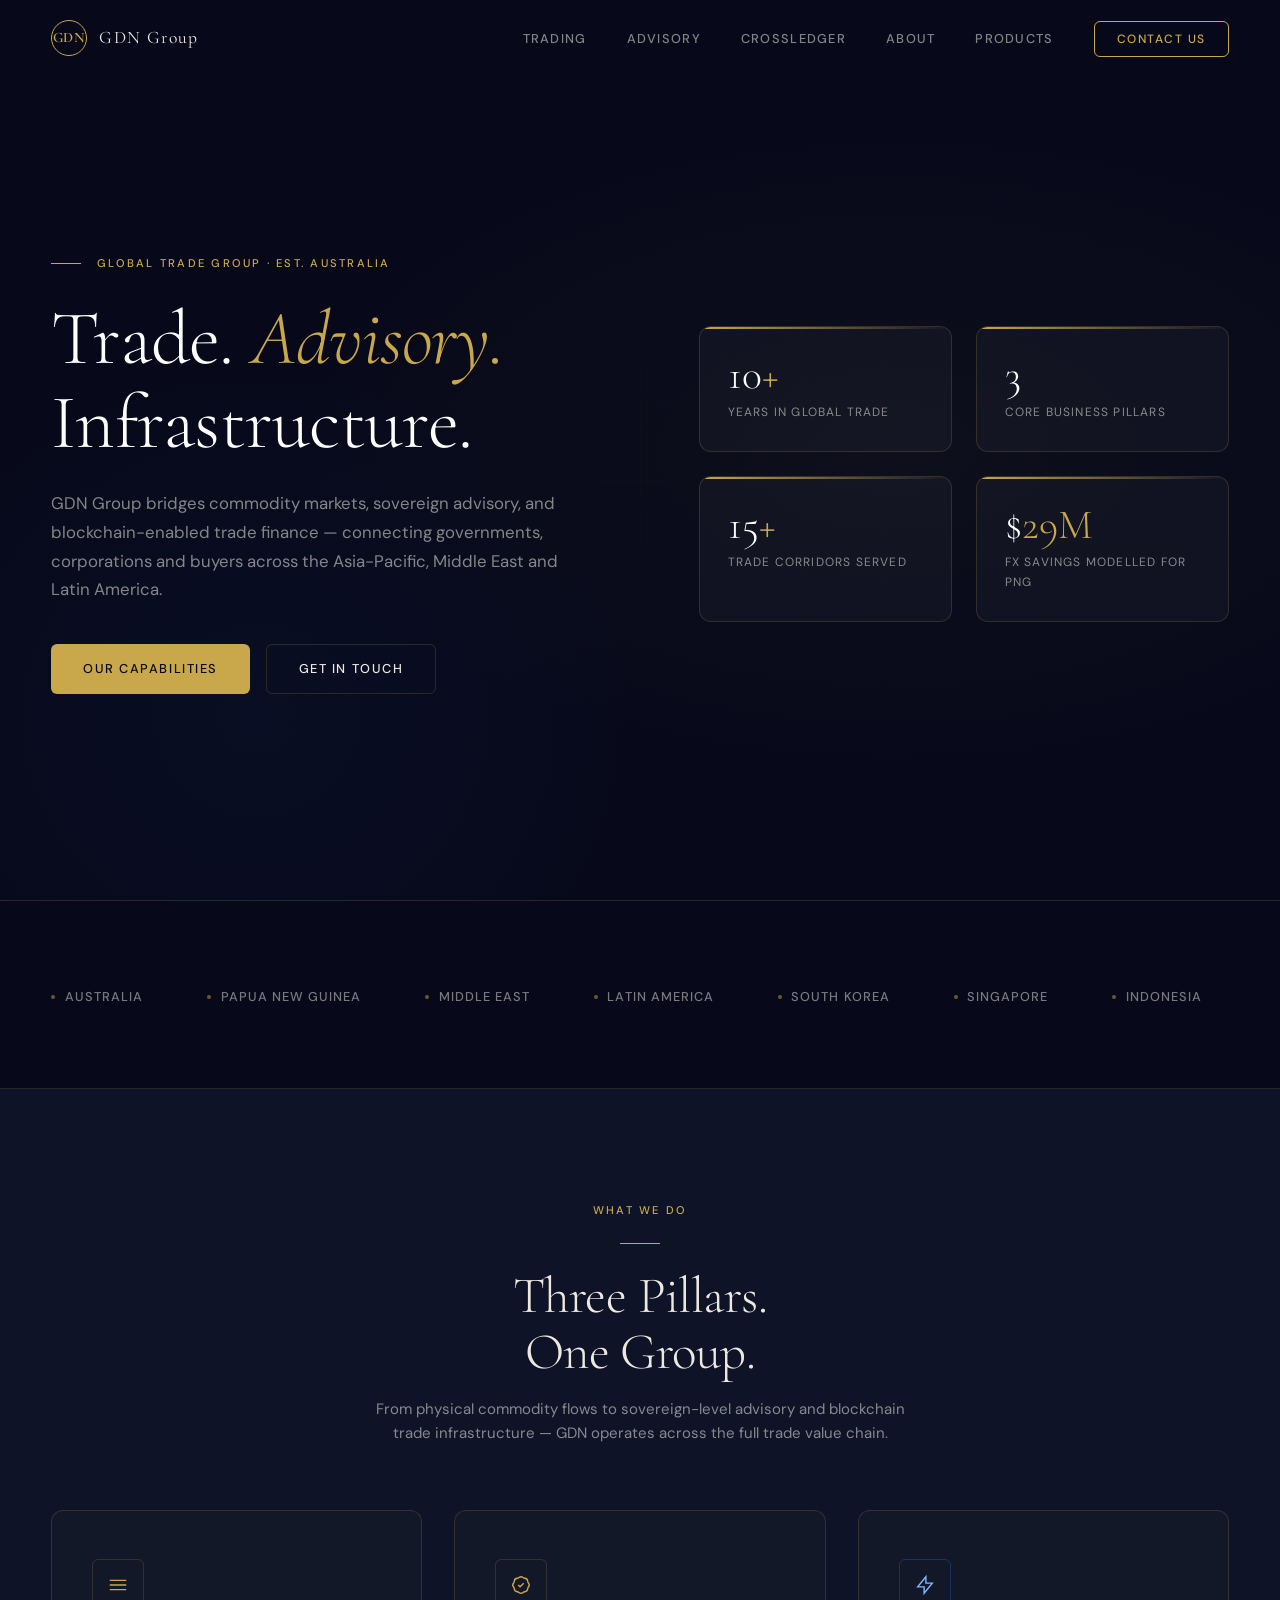
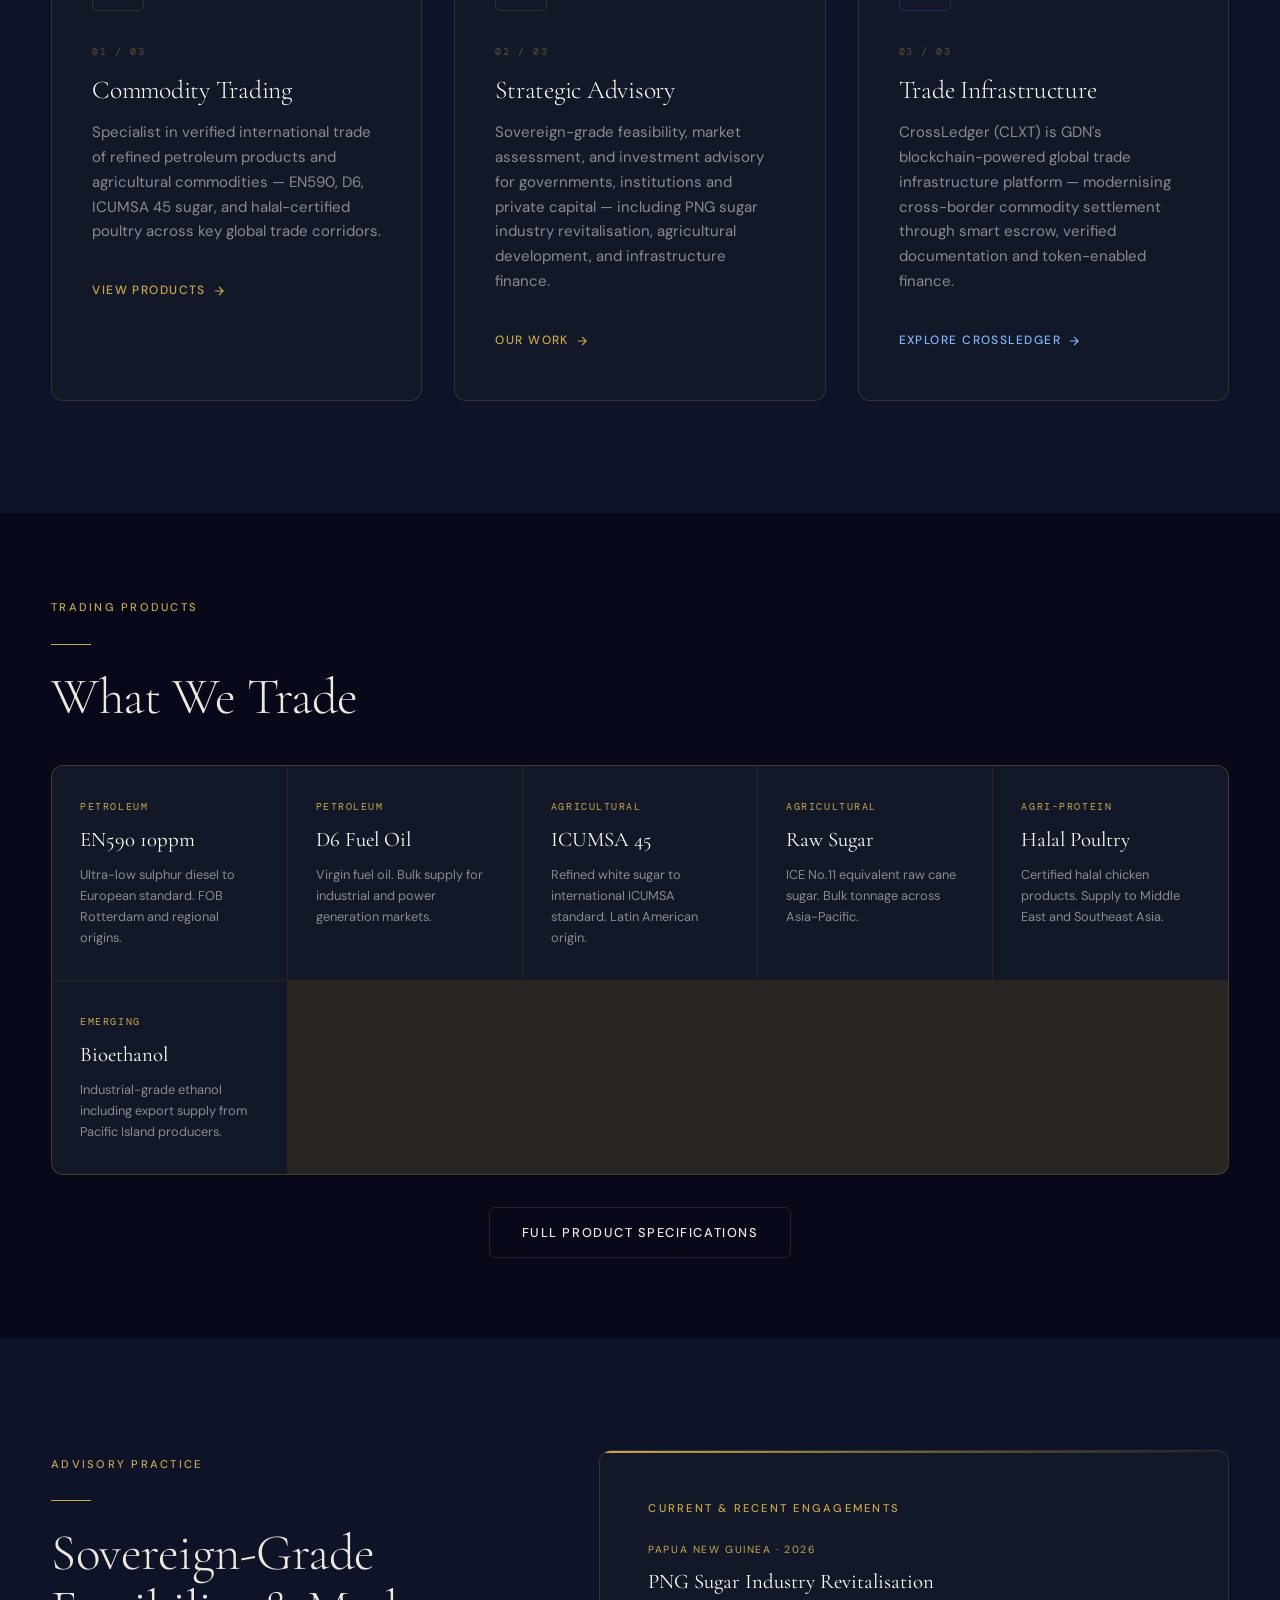
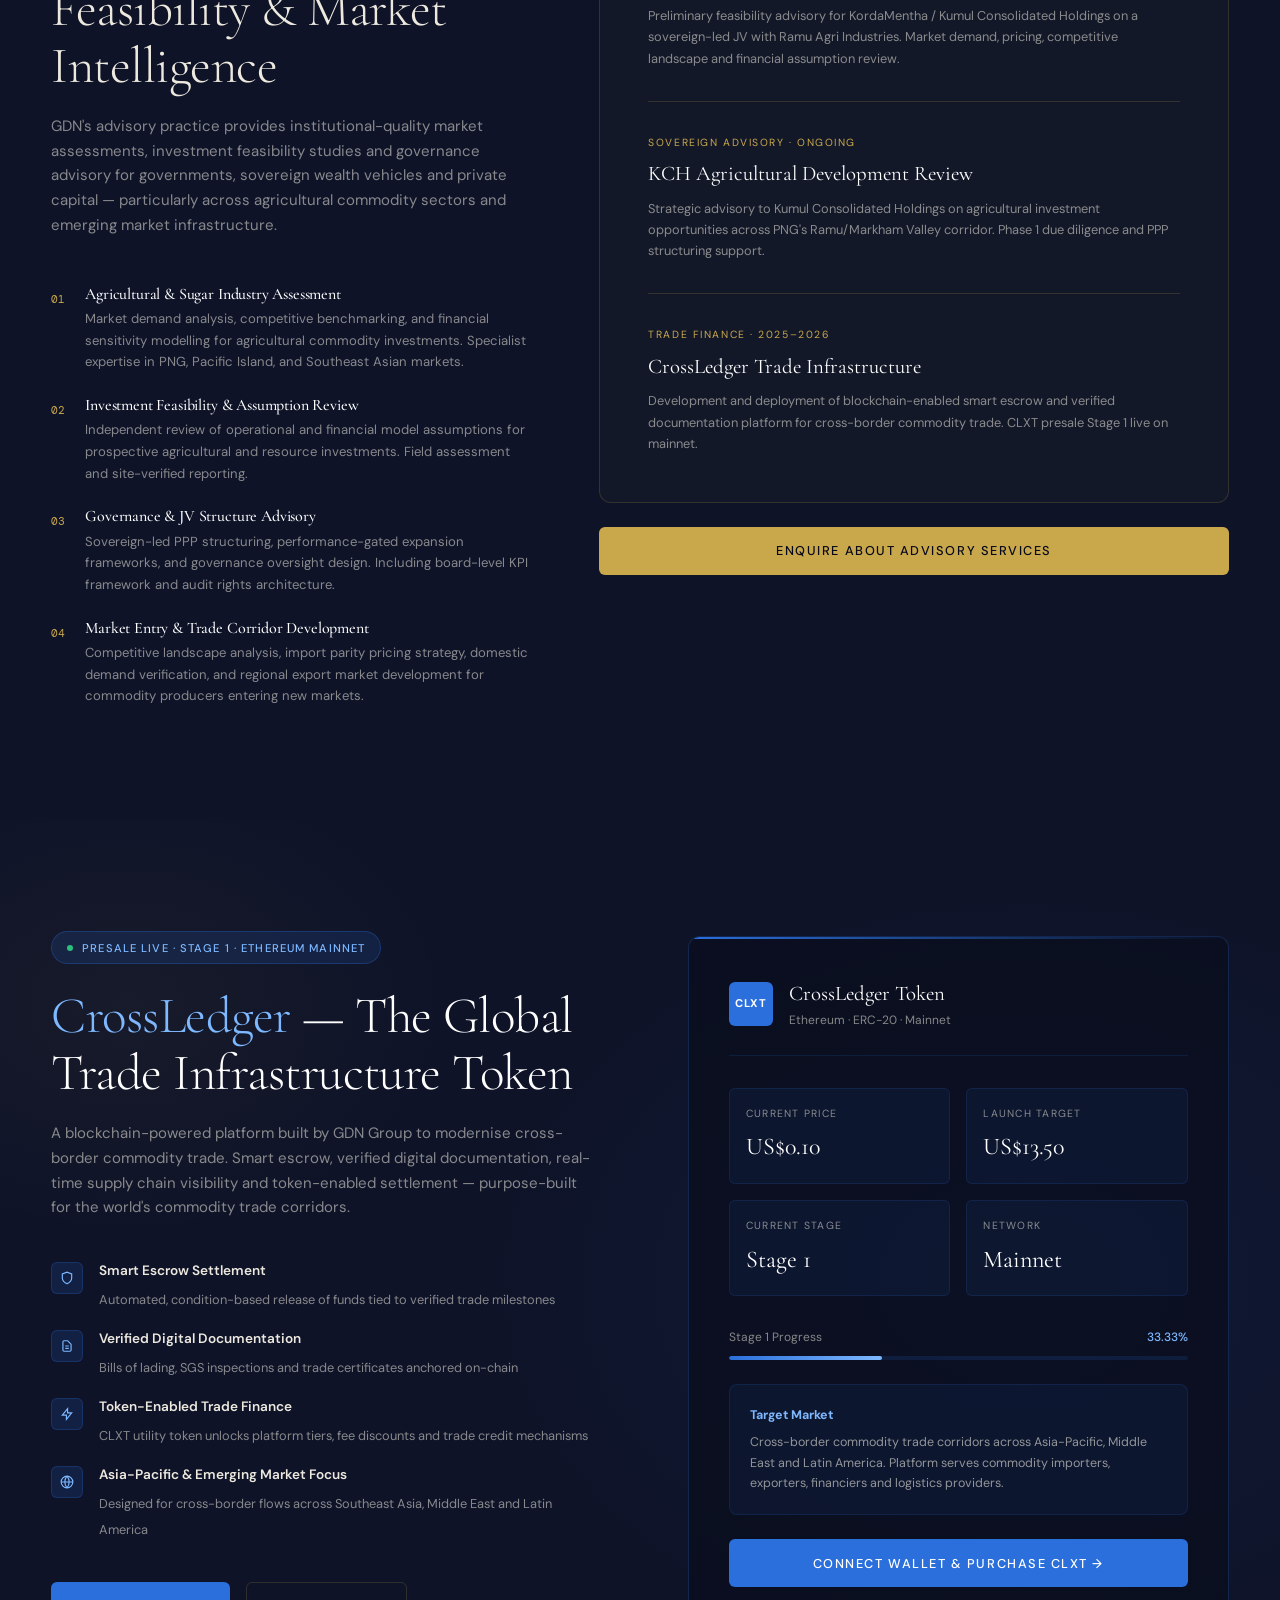
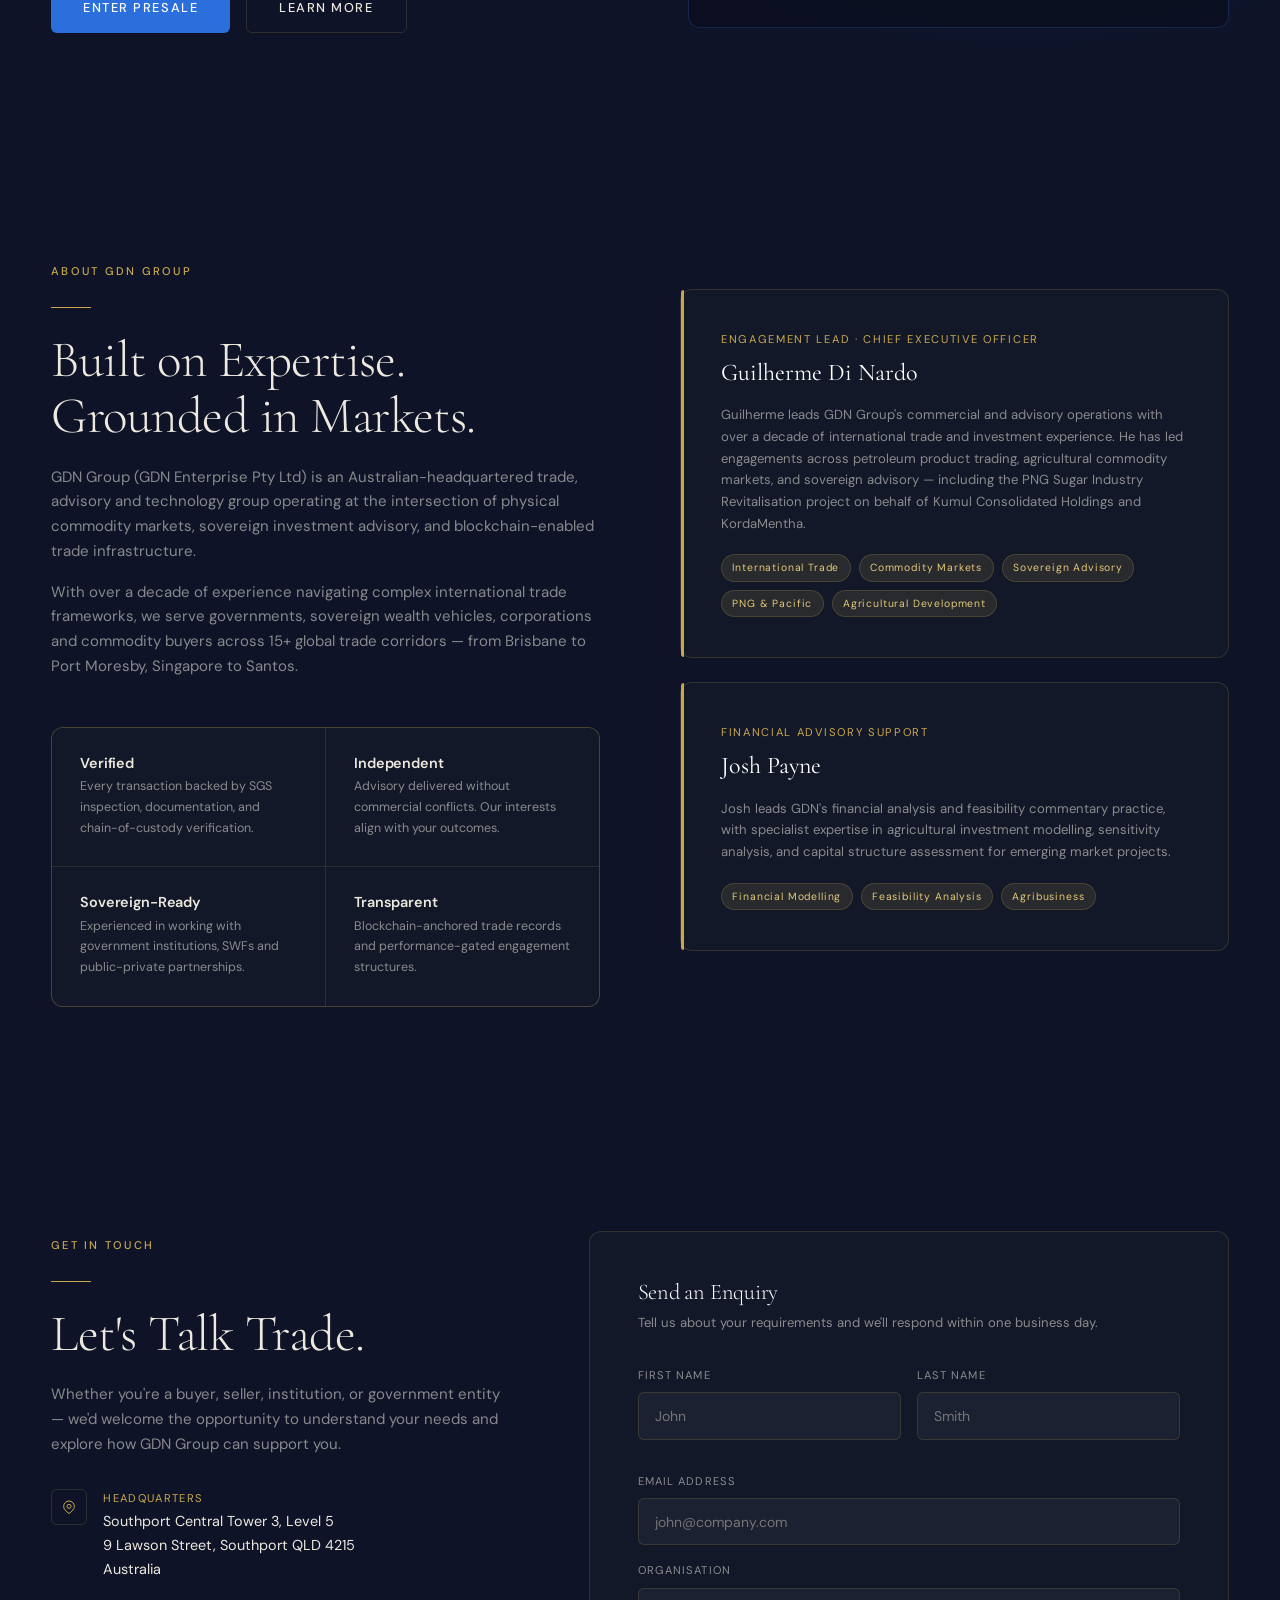
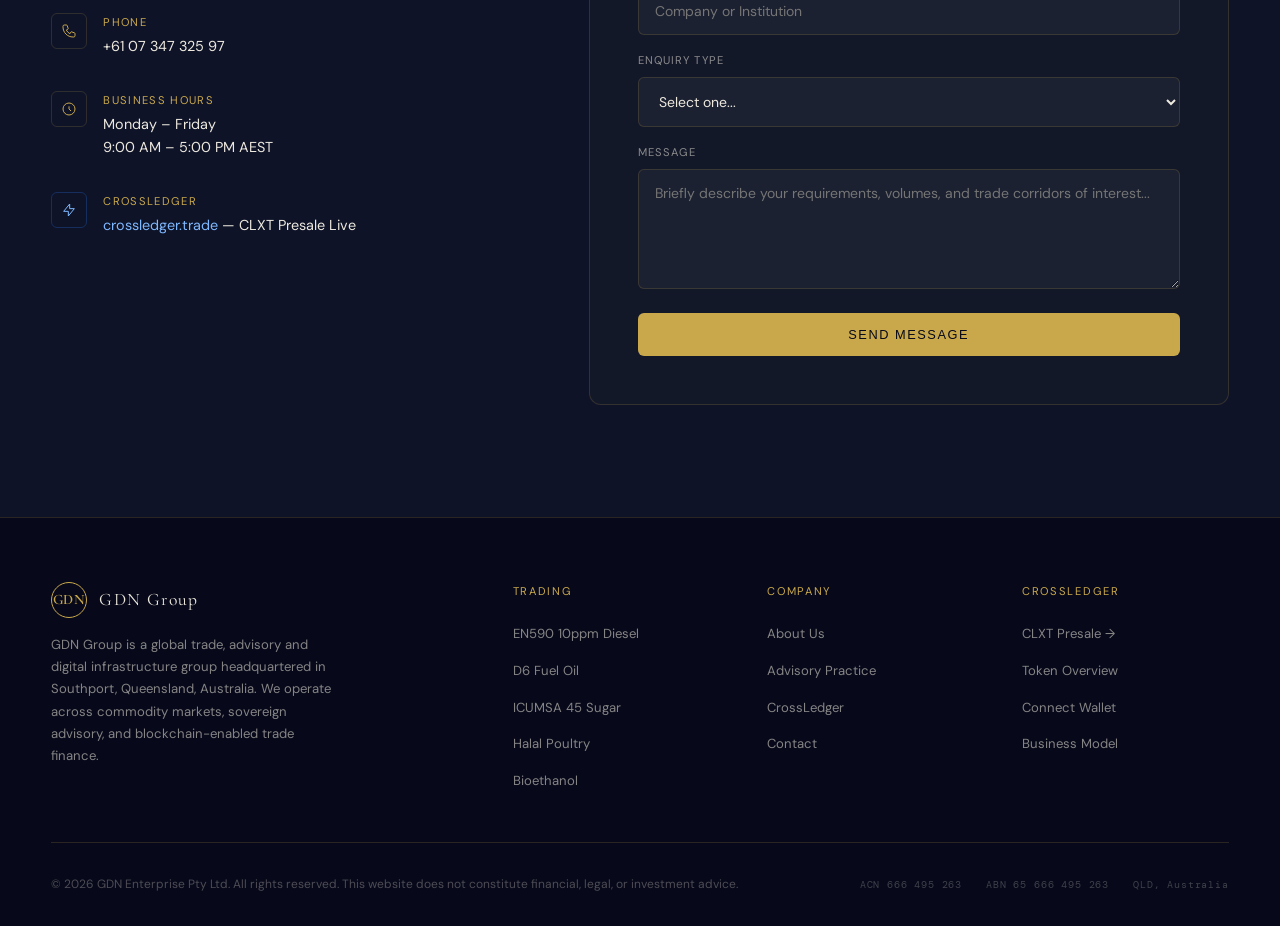
==== index.html @ 96ab4cd5 "Add files via upload" ====
<!DOCTYPE html>
<html lang="en">
<head>
  <meta charset="UTF-8" />
  <meta name="viewport" content="width=device-width, initial-scale=1.0" />
  <title>GDN Group — Global Trade, Advisory & Digital Infrastructure</title>
  <meta name="description" content="GDN Group is a sovereign-grade international trade, advisory and digital infrastructure group operating across commodity markets, agricultural development and blockchain-enabled trade finance." />
  <link rel="stylesheet" href="css/style.css" />
  <link rel="preconnect" href="https://fonts.googleapis.com" />
  <link rel="preconnect" href="https://fonts.gstatic.com" crossorigin />
</head>
<body>

<!-- ═══════════════════════ NAV ═══════════════════════ -->
<nav class="nav">
  <div class="nav-inner">
    <a href="index.html" class="nav-logo">
      <div class="nav-logo-mark">GDN</div>
      <span class="nav-logo-text">GDN Group</span>
    </a>
    <ul class="nav-links">
      <li><a href="#trading">Trading</a></li>
      <li><a href="pages/advisory.html">Advisory</a></li>
      <li><a href="#crossledger">CrossLedger</a></li>
      <li><a href="#about">About</a></li>
      <li><a href="pages/trading.html">Products</a></li>
      <li><a href="#contact" class="nav-cta">Contact Us</a></li>
    </ul>
    <button class="nav-mobile-toggle" aria-label="Menu">
      <span></span><span></span><span></span>
    </button>
  </div>
</nav>

<!-- ═══════════════════════ HERO ══════════════════════ -->
<section class="hero" id="home">
  <div class="hero-bg"></div>
  <div class="hero-grid"></div>
  <div class="container">
    <div class="hero-inner">
      <div class="hero-content">
        <div class="hero-eyebrow fade-up">
          <div class="hero-eyebrow-line"></div>
          <span class="label">Global Trade Group · Est. Australia</span>
        </div>
        <h1 class="fade-up fade-up-delay-1">
          Trade. <em>Advisory.</em><br>Infrastructure.
        </h1>
        <p class="hero-desc fade-up fade-up-delay-2">
          GDN Group bridges commodity markets, sovereign advisory, and blockchain-enabled trade finance — connecting governments, corporations and buyers across the Asia-Pacific, Middle East and Latin America.
        </p>
        <div class="hero-actions fade-up fade-up-delay-3">
          <a href="#trading" class="btn btn-gold">Our Capabilities</a>
          <a href="#contact" class="btn btn-outline">Get in Touch</a>
        </div>
      </div>
      <div class="hero-stats fade-up fade-up-delay-2">
        <div class="hero-stat">
          <div class="hero-stat-num">10<span>+</span></div>
          <div class="hero-stat-label">Years in Global Trade</div>
        </div>
        <div class="hero-stat">
          <div class="hero-stat-num">3</div>
          <div class="hero-stat-label">Core Business Pillars</div>
        </div>
        <div class="hero-stat">
          <div class="hero-stat-num">15<span>+</span></div>
          <div class="hero-stat-label">Trade Corridors Served</div>
        </div>
        <div class="hero-stat">
          <div class="hero-stat-num">$<span>29M</span></div>
          <div class="hero-stat-label">FX Savings Modelled for PNG</div>
        </div>
      </div>
    </div>
  </div>
</section>

<!-- ═══════════════════ MARKETS TICKER ════════════════ -->
<div class="markets-section">
  <div class="container">
    <div class="ticker-wrap">
      <div class="ticker-content">
        <div class="market-item"><div class="market-dot"></div><span class="market-name">Australia</span></div>
        <div class="market-item"><div class="market-dot"></div><span class="market-name">Papua New Guinea</span></div>
        <div class="market-item"><div class="market-dot"></div><span class="market-name">Middle East</span></div>
        <div class="market-item"><div class="market-dot"></div><span class="market-name">Latin America</span></div>
        <div class="market-item"><div class="market-dot"></div><span class="market-name">South Korea</span></div>
        <div class="market-item"><div class="market-dot"></div><span class="market-name">Singapore</span></div>
        <div class="market-item"><div class="market-dot"></div><span class="market-name">Indonesia</span></div>
        <div class="market-item"><div class="market-dot"></div><span class="market-name">Japan</span></div>
        <div class="market-item"><div class="market-dot"></div><span class="market-name">China</span></div>
        <div class="market-item"><div class="market-dot"></div><span class="market-name">Africa</span></div>
        <!-- Duplicate for seamless loop -->
        <div class="market-item"><div class="market-dot"></div><span class="market-name">Australia</span></div>
        <div class="market-item"><div class="market-dot"></div><span class="market-name">Papua New Guinea</span></div>
        <div class="market-item"><div class="market-dot"></div><span class="market-name">Middle East</span></div>
        <div class="market-item"><div class="market-dot"></div><span class="market-name">Latin America</span></div>
        <div class="market-item"><div class="market-dot"></div><span class="market-name">South Korea</span></div>
        <div class="market-item"><div class="market-dot"></div><span class="market-name">Singapore</span></div>
        <div class="market-item"><div class="market-dot"></div><span class="market-name">Indonesia</span></div>
        <div class="market-item"><div class="market-dot"></div><span class="market-name">Japan</span></div>
        <div class="market-item"><div class="market-dot"></div><span class="market-name">China</span></div>
        <div class="market-item"><div class="market-dot"></div><span class="market-name">Africa</span></div>
      </div>
    </div>
  </div>
</div>

<!-- ═══════════════════ THREE PILLARS ════════════════ -->
<section class="pillars" id="trading">
  <div class="container">
    <div class="section-header center fade-up">
      <span class="label">What We Do</span>
      <div class="gold-line"></div>
      <h2>Three Pillars.<br>One Group.</h2>
      <p style="max-width:540px; margin-top:1rem;">From physical commodity flows to sovereign-level advisory and blockchain trade infrastructure — GDN operates across the full trade value chain.</p>
    </div>

    <div class="grid-3">
      <div class="pillar-card fade-up">
        <div class="pillar-icon">
          <svg width="22" height="22" viewBox="0 0 24 24" fill="none" stroke="currentColor" stroke-width="1.5">
            <path d="M3 7h18M3 12h18M3 17h18"/>
          </svg>
        </div>
        <span class="pillar-num">01 / 03</span>
        <h3>Commodity Trading</h3>
        <p>Specialist in verified international trade of refined petroleum products and agricultural commodities — EN590, D6, ICUMSA 45 sugar, and halal-certified poultry across key global trade corridors.</p>
        <a href="pages/trading.html" class="pillar-link">
          View Products
          <svg width="14" height="14" viewBox="0 0 24 24" fill="none" stroke="currentColor" stroke-width="2"><path d="M5 12h14M12 5l7 7-7 7"/></svg>
        </a>
      </div>

      <div class="pillar-card fade-up fade-up-delay-1">
        <div class="pillar-icon">
          <svg width="22" height="22" viewBox="0 0 24 24" fill="none" stroke="currentColor" stroke-width="1.5">
            <path d="M9 12l2 2 4-4M7.835 4.697a3.42 3.42 0 001.946-.806 3.42 3.42 0 014.438 0 3.42 3.42 0 001.946.806 3.42 3.42 0 013.138 3.138 3.42 3.42 0 00.806 1.946 3.42 3.42 0 010 4.438 3.42 3.42 0 00-.806 1.946 3.42 3.42 0 01-3.138 3.138 3.42 3.42 0 00-1.946.806 3.42 3.42 0 01-4.438 0 3.42 3.42 0 00-1.946-.806 3.42 3.42 0 01-3.138-3.138 3.42 3.42 0 00-.806-1.946 3.42 3.42 0 010-4.438 3.42 3.42 0 00.806-1.946 3.42 3.42 0 013.138-3.138z"/>
          </svg>
        </div>
        <span class="pillar-num">02 / 03</span>
        <h3>Strategic Advisory</h3>
        <p>Sovereign-grade feasibility, market assessment, and investment advisory for governments, institutions and private capital — including PNG sugar industry revitalisation, agricultural development, and infrastructure finance.</p>
        <a href="pages/advisory.html" class="pillar-link">
          Our Work
          <svg width="14" height="14" viewBox="0 0 24 24" fill="none" stroke="currentColor" stroke-width="2"><path d="M5 12h14M12 5l7 7-7 7"/></svg>
        </a>
      </div>

      <div class="pillar-card fade-up fade-up-delay-2">
        <div class="pillar-icon" style="border-color: rgba(42,111,219,0.3); color: #7EB8FF;">
          <svg width="22" height="22" viewBox="0 0 24 24" fill="none" stroke="currentColor" stroke-width="1.5">
            <path d="M13 10V3L4 14h7v7l9-11h-7z"/>
          </svg>
        </div>
        <span class="pillar-num">03 / 03</span>
        <h3>Trade Infrastructure</h3>
        <p>CrossLedger (CLXT) is GDN's blockchain-powered global trade infrastructure platform — modernising cross-border commodity settlement through smart escrow, verified documentation and token-enabled finance.</p>
        <a href="#crossledger" class="pillar-link" style="color:#7EB8FF;">
          Explore CrossLedger
          <svg width="14" height="14" viewBox="0 0 24 24" fill="none" stroke="currentColor" stroke-width="2"><path d="M5 12h14M12 5l7 7-7 7"/></svg>
        </a>
      </div>
    </div>
  </div>
</section>

<!-- ═══════════════════ COMMODITIES ═══════════════════ -->
<section style="padding: 5rem 0;">
  <div class="container">
    <div class="section-header fade-up" style="margin-bottom:2.5rem;">
      <span class="label">Trading Products</span>
      <div class="gold-line"></div>
      <h2>What We Trade</h2>
    </div>
    <div class="commodity-grid fade-up">
      <div class="commodity-item">
        <div class="commodity-tag">Petroleum</div>
        <div class="commodity-name">EN590 10ppm</div>
        <div class="commodity-desc">Ultra-low sulphur diesel to European standard. FOB Rotterdam and regional origins.</div>
      </div>
      <div class="commodity-item">
        <div class="commodity-tag">Petroleum</div>
        <div class="commodity-name">D6 Fuel Oil</div>
        <div class="commodity-desc">Virgin fuel oil. Bulk supply for industrial and power generation markets.</div>
      </div>
      <div class="commodity-item">
        <div class="commodity-tag">Agricultural</div>
        <div class="commodity-name">ICUMSA 45</div>
        <div class="commodity-desc">Refined white sugar to international ICUMSA standard. Latin American origin.</div>
      </div>
      <div class="commodity-item">
        <div class="commodity-tag">Agricultural</div>
        <div class="commodity-name">Raw Sugar</div>
        <div class="commodity-desc">ICE No.11 equivalent raw cane sugar. Bulk tonnage across Asia-Pacific.</div>
      </div>
      <div class="commodity-item">
        <div class="commodity-tag">Agri-Protein</div>
        <div class="commodity-name">Halal Poultry</div>
        <div class="commodity-desc">Certified halal chicken products. Supply to Middle East and Southeast Asia.</div>
      </div>
      <div class="commodity-item">
        <div class="commodity-tag">Emerging</div>
        <div class="commodity-name">Bioethanol</div>
        <div class="commodity-desc">Industrial-grade ethanol including export supply from Pacific Island producers.</div>
      </div>
    </div>
    <div style="margin-top:2rem; text-align:center;">
      <a href="pages/trading.html" class="btn btn-outline">Full Product Specifications</a>
    </div>
  </div>
</section>

<!-- ═════════════════ ADVISORY SECTION ════════════════ -->
<section style="background: var(--navy-mid);" id="advisory">
  <div class="container">
    <div class="advisory-highlight">
      <div>
        <div class="fade-up">
          <span class="label">Advisory Practice</span>
          <div class="gold-line"></div>
          <h2>Sovereign-Grade Feasibility & Market Intelligence</h2>
          <p style="margin-top:1.25rem;">GDN's advisory practice provides institutional-quality market assessments, investment feasibility studies and governance advisory for governments, sovereign wealth vehicles and private capital — particularly across agricultural commodity sectors and emerging market infrastructure.</p>
        </div>
        <div class="advisory-services-list" style="margin-top:3rem;">
          <div class="advisory-service fade-up">
            <span class="advisory-service-num">01</span>
            <div>
              <h4>Agricultural & Sugar Industry Assessment</h4>
              <p>Market demand analysis, competitive benchmarking, and financial sensitivity modelling for agricultural commodity investments. Specialist expertise in PNG, Pacific Island, and Southeast Asian markets.</p>
            </div>
          </div>
          <div class="advisory-service fade-up fade-up-delay-1">
            <span class="advisory-service-num">02</span>
            <div>
              <h4>Investment Feasibility & Assumption Review</h4>
              <p>Independent review of operational and financial model assumptions for prospective agricultural and resource investments. Field assessment and site-verified reporting.</p>
            </div>
          </div>
          <div class="advisory-service fade-up fade-up-delay-2">
            <span class="advisory-service-num">03</span>
            <div>
              <h4>Governance & JV Structure Advisory</h4>
              <p>Sovereign-led PPP structuring, performance-gated expansion frameworks, and governance oversight design. Including board-level KPI framework and audit rights architecture.</p>
            </div>
          </div>
          <div class="advisory-service fade-up fade-up-delay-3">
            <span class="advisory-service-num">04</span>
            <div>
              <h4>Market Entry & Trade Corridor Development</h4>
              <p>Competitive landscape analysis, import parity pricing strategy, domestic demand verification, and regional export market development for commodity producers entering new markets.</p>
            </div>
          </div>
        </div>
      </div>

      <div class="fade-up fade-up-delay-1">
        <div class="advisory-feature-img">
          <span class="label" style="margin-bottom:1.5rem; display:block;">Current & Recent Engagements</span>
          <div class="advisory-project">
            <div class="advisory-project-tag">Papua New Guinea · 2026</div>
            <div class="advisory-project-name">PNG Sugar Industry Revitalisation</div>
            <div class="advisory-project-desc">Preliminary feasibility advisory for KordaMentha / Kumul Consolidated Holdings on a sovereign-led JV with Ramu Agri Industries. Market demand, pricing, competitive landscape and financial assumption review.</div>
          </div>
          <div class="advisory-project">
            <div class="advisory-project-tag">Sovereign Advisory · Ongoing</div>
            <div class="advisory-project-name">KCH Agricultural Development Review</div>
            <div class="advisory-project-desc">Strategic advisory to Kumul Consolidated Holdings on agricultural investment opportunities across PNG's Ramu/Markham Valley corridor. Phase 1 due diligence and PPP structuring support.</div>
          </div>
          <div class="advisory-project">
            <div class="advisory-project-tag">Trade Finance · 2025–2026</div>
            <div class="advisory-project-name">CrossLedger Trade Infrastructure</div>
            <div class="advisory-project-desc">Development and deployment of blockchain-enabled smart escrow and verified documentation platform for cross-border commodity trade. CLXT presale Stage 1 live on mainnet.</div>
          </div>
        </div>
        <div style="margin-top:1.5rem;">
          <a href="#contact" class="btn btn-gold" style="width:100%; justify-content:center;">Enquire About Advisory Services</a>
        </div>
      </div>
    </div>
  </div>
</section>

<!-- ══════════════════ CROSSLEDGER ════════════════════ -->
<section class="clx-section" id="crossledger">
  <div class="container">
    <div class="clx-inner">
      <div>
        <div class="clx-badge fade-up">
          <div class="clx-badge-dot"></div>
          <span class="clx-badge-text">Presale Live · Stage 1 · Ethereum Mainnet</span>
        </div>
        <h2 class="fade-up fade-up-delay-1">
          <em>CrossLedger</em> — The Global Trade Infrastructure Token
        </h2>
        <p class="fade-up fade-up-delay-2" style="margin-top:1.25rem;">A blockchain-powered platform built by GDN Group to modernise cross-border commodity trade. Smart escrow, verified digital documentation, real-time supply chain visibility and token-enabled settlement — purpose-built for the world's commodity trade corridors.</p>

        <div class="clx-features fade-up fade-up-delay-2">
          <div class="clx-feature">
            <div class="clx-feature-icon">
              <svg width="14" height="14" viewBox="0 0 24 24" fill="none" stroke="currentColor" stroke-width="2"><path d="M12 22s8-4 8-10V5l-8-3-8 3v7c0 6 8 10 8 10z"/></svg>
            </div>
            <div class="clx-feature-text">
              <strong>Smart Escrow Settlement</strong>
              <span>Automated, condition-based release of funds tied to verified trade milestones</span>
            </div>
          </div>
          <div class="clx-feature">
            <div class="clx-feature-icon">
              <svg width="14" height="14" viewBox="0 0 24 24" fill="none" stroke="currentColor" stroke-width="2"><path d="M9 12h6m-6 4h6m2 5H7a2 2 0 01-2-2V5a2 2 0 012-2h5.586a1 1 0 01.707.293l5.414 5.414a1 1 0 01.293.707V19a2 2 0 01-2 2z"/></svg>
            </div>
            <div class="clx-feature-text">
              <strong>Verified Digital Documentation</strong>
              <span>Bills of lading, SGS inspections and trade certificates anchored on-chain</span>
            </div>
          </div>
          <div class="clx-feature">
            <div class="clx-feature-icon">
              <svg width="14" height="14" viewBox="0 0 24 24" fill="none" stroke="currentColor" stroke-width="2"><path d="M13 10V3L4 14h7v7l9-11h-7z"/></svg>
            </div>
            <div class="clx-feature-text">
              <strong>Token-Enabled Trade Finance</strong>
              <span>CLXT utility token unlocks platform tiers, fee discounts and trade credit mechanisms</span>
            </div>
          </div>
          <div class="clx-feature">
            <div class="clx-feature-icon">
              <svg width="14" height="14" viewBox="0 0 24 24" fill="none" stroke="currentColor" stroke-width="2"><circle cx="12" cy="12" r="10"/><path d="M2 12h20M12 2a15.3 15.3 0 010 20M12 2a15.3 15.3 0 000 20"/></svg>
            </div>
            <div class="clx-feature-text">
              <strong>Asia-Pacific & Emerging Market Focus</strong>
              <span>Designed for cross-border flows across Southeast Asia, Middle East and Latin America</span>
            </div>
          </div>
        </div>

        <div style="display:flex; gap:1rem; margin-top:2.5rem;" class="fade-up fade-up-delay-3">
          <a href="https://crossledger.trade" target="_blank" class="btn btn-clx">Enter Presale</a>
          <a href="pages/crossledger.html" class="btn btn-outline">Learn More</a>
        </div>
      </div>

      <div class="clx-token-card fade-up fade-up-delay-2">
        <div class="clx-token-header">
          <div class="clx-logo-box">CLXT</div>
          <div>
            <div class="clx-token-name">CrossLedger Token</div>
            <div class="clx-token-sub">Ethereum · ERC-20 · Mainnet</div>
          </div>
        </div>
        <div class="clx-metrics">
          <div class="clx-metric">
            <div class="clx-metric-label">Current Price</div>
            <div class="clx-metric-val">US$0.10</div>
          </div>
          <div class="clx-metric">
            <div class="clx-metric-label">Launch Target</div>
            <div class="clx-metric-val">US$13.50</div>
          </div>
          <div class="clx-metric">
            <div class="clx-metric-label">Current Stage</div>
            <div class="clx-metric-val">Stage 1</div>
          </div>
          <div class="clx-metric">
            <div class="clx-metric-label">Network</div>
            <div class="clx-metric-val">Mainnet</div>
          </div>
        </div>
        <div class="clx-progress-wrap">
          <div class="clx-progress-label">
            <span>Stage 1 Progress</span>
            <span style="color:#7EB8FF; font-weight:500;">33.33%</span>
          </div>
          <div class="clx-progress-bar">
            <div class="clx-progress-fill"></div>
          </div>
        </div>
        <div style="background: rgba(42,111,219,0.08); border:1px solid rgba(42,111,219,0.15); border-radius:8px; padding:1.25rem; font-size:0.78rem; color: rgba(237,233,223,0.6);">
          <strong style="color:#7EB8FF; display:block; margin-bottom:0.4rem;">Target Market</strong>
          Cross-border commodity trade corridors across Asia-Pacific, Middle East and Latin America. Platform serves commodity importers, exporters, financiers and logistics providers.
        </div>
        <a href="https://crossledger.trade" target="_blank" class="btn btn-clx" style="width:100%; justify-content:center; margin-top:1.5rem;">
          Connect Wallet & Purchase CLXT →
        </a>
      </div>
    </div>
  </div>
</section>

<!-- ═══════════════════════ ABOUT ══════════════════════ -->
<section class="about-section" id="about">
  <div class="container">
    <div class="about-inner">
      <div>
        <div class="fade-up">
          <span class="label">About GDN Group</span>
          <div class="gold-line"></div>
          <h2>Built on Expertise. Grounded in Markets.</h2>
          <p style="margin-top:1.25rem;">GDN Group (GDN Enterprise Pty Ltd) is an Australian-headquartered trade, advisory and technology group operating at the intersection of physical commodity markets, sovereign investment advisory, and blockchain-enabled trade infrastructure.</p>
          <p style="margin-top:1rem;">With over a decade of experience navigating complex international trade frameworks, we serve governments, sovereign wealth vehicles, corporations and commodity buyers across 15+ global trade corridors — from Brisbane to Port Moresby, Singapore to Santos.</p>
        </div>
        <div class="about-values fade-up fade-up-delay-1">
          <div class="about-value">
            <h4>Verified</h4>
            <p>Every transaction backed by SGS inspection, documentation, and chain-of-custody verification.</p>
          </div>
          <div class="about-value">
            <h4>Independent</h4>
            <p>Advisory delivered without commercial conflicts. Our interests align with your outcomes.</p>
          </div>
          <div class="about-value">
            <h4>Sovereign-Ready</h4>
            <p>Experienced in working with government institutions, SWFs and public-private partnerships.</p>
          </div>
          <div class="about-value">
            <h4>Transparent</h4>
            <p>Blockchain-anchored trade records and performance-gated engagement structures.</p>
          </div>
        </div>
      </div>

      <div>
        <div class="team-card fade-up">
          <div class="team-role">Engagement Lead · Chief Executive Officer</div>
          <div class="team-name">Guilherme Di Nardo</div>
          <p class="team-bio">Guilherme leads GDN Group's commercial and advisory operations with over a decade of international trade and investment experience. He has led engagements across petroleum product trading, agricultural commodity markets, and sovereign advisory — including the PNG Sugar Industry Revitalisation project on behalf of Kumul Consolidated Holdings and KordaMentha.</p>
          <div class="team-credentials">
            <span class="credential-tag">International Trade</span>
            <span class="credential-tag">Commodity Markets</span>
            <span class="credential-tag">Sovereign Advisory</span>
            <span class="credential-tag">PNG & Pacific</span>
            <span class="credential-tag">Agricultural Development</span>
          </div>
        </div>
        <div class="team-card fade-up fade-up-delay-1">
          <div class="team-role">Financial Advisory Support</div>
          <div class="team-name">Josh Payne</div>
          <p class="team-bio">Josh leads GDN's financial analysis and feasibility commentary practice, with specialist expertise in agricultural investment modelling, sensitivity analysis, and capital structure assessment for emerging market projects.</p>
          <div class="team-credentials">
            <span class="credential-tag">Financial Modelling</span>
            <span class="credential-tag">Feasibility Analysis</span>
            <span class="credential-tag">Agribusiness</span>
          </div>
        </div>
      </div>
    </div>
  </div>
</section>

<!-- ═══════════════════ CONTACT ════════════════════ -->
<section id="contact" class="contact-section">
  <div class="container">
    <div class="contact-grid">
      <div>
        <div class="fade-up">
          <span class="label">Get in Touch</span>
          <div class="gold-line"></div>
          <h2>Let's Talk Trade.</h2>
          <p style="margin-top:1.25rem;">Whether you're a buyer, seller, institution, or government entity — we'd welcome the opportunity to understand your needs and explore how GDN Group can support you.</p>
        </div>
        <div class="contact-info">
          <div class="contact-item fade-up">
            <div class="contact-icon">
              <svg width="16" height="16" viewBox="0 0 24 24" fill="none" stroke="currentColor" stroke-width="1.5"><path d="M17.657 16.657L13.414 20.9a1.998 1.998 0 01-2.827 0l-4.244-4.243a8 8 0 1111.314 0z"/><path d="M15 11a3 3 0 11-6 0 3 3 0 016 0z"/></svg>
            </div>
            <div>
              <div class="contact-item-label">Headquarters</div>
              <div class="contact-item-val">Southport Central Tower 3, Level 5<br>9 Lawson Street, Southport QLD 4215<br>Australia</div>
            </div>
          </div>
          <div class="contact-item fade-up fade-up-delay-1">
            <div class="contact-icon">
              <svg width="16" height="16" viewBox="0 0 24 24" fill="none" stroke="currentColor" stroke-width="1.5"><path d="M3 5a2 2 0 012-2h3.28a1 1 0 01.948.684l1.498 4.493a1 1 0 01-.502 1.21l-2.257 1.13a11.042 11.042 0 005.516 5.516l1.13-2.257a1 1 0 011.21-.502l4.493 1.498a1 1 0 01.684.949V19a2 2 0 01-2 2h-1C9.716 21 3 14.284 3 6V5z"/></svg>
            </div>
            <div>
              <div class="contact-item-label">Phone</div>
              <div class="contact-item-val">+61 07 347 325 97</div>
            </div>
          </div>
          <div class="contact-item fade-up fade-up-delay-2">
            <div class="contact-icon">
              <svg width="16" height="16" viewBox="0 0 24 24" fill="none" stroke="currentColor" stroke-width="1.5"><path d="M12 8v4l3 3m6-3a9 9 0 11-18 0 9 9 0 0118 0z"/></svg>
            </div>
            <div>
              <div class="contact-item-label">Business Hours</div>
              <div class="contact-item-val">Monday – Friday<br>9:00 AM – 5:00 PM AEST</div>
            </div>
          </div>
          <div class="contact-item fade-up fade-up-delay-3">
            <div class="contact-icon" style="border-color: rgba(42,111,219,0.3); color:#7EB8FF;">
              <svg width="16" height="16" viewBox="0 0 24 24" fill="none" stroke="currentColor" stroke-width="1.5"><path d="M13 10V3L4 14h7v7l9-11h-7z"/></svg>
            </div>
            <div>
              <div class="contact-item-label">CrossLedger</div>
              <div class="contact-item-val"><a href="https://crossledger.trade" target="_blank" style="color:#7EB8FF;">crossledger.trade</a> — CLXT Presale Live</div>
            </div>
          </div>
        </div>
      </div>

      <div class="contact-form fade-up fade-up-delay-1">
        <h3 style="color:white; font-size:1.4rem; margin-bottom:0.5rem;">Send an Enquiry</h3>
        <p style="font-size:0.82rem; margin-bottom:2rem;">Tell us about your requirements and we'll respond within one business day.</p>
        <form id="contact-form">
          <div class="form-row">
            <div class="form-group">
              <label>First Name</label>
              <input type="text" placeholder="John" required />
            </div>
            <div class="form-group">
              <label>Last Name</label>
              <input type="text" placeholder="Smith" required />
            </div>
          </div>
          <div class="form-group">
            <label>Email Address</label>
            <input type="email" placeholder="john@company.com" required />
          </div>
          <div class="form-group">
            <label>Organisation</label>
            <input type="text" placeholder="Company or Institution" />
          </div>
          <div class="form-group">
            <label>Enquiry Type</label>
            <select>
              <option value="">Select one...</option>
              <option>Commodity Trading — EN590 / D6 Petroleum</option>
              <option>Commodity Trading — ICUMSA 45 Sugar</option>
              <option>Commodity Trading — Other</option>
              <option>Strategic Advisory</option>
              <option>CrossLedger / CLXT</option>
              <option>General Enquiry</option>
            </select>
          </div>
          <div class="form-group">
            <label>Message</label>
            <textarea placeholder="Briefly describe your requirements, volumes, and trade corridors of interest..."></textarea>
          </div>
          <button type="submit" class="btn btn-gold" style="width:100%; justify-content:center;">Send Message</button>
        </form>
      </div>
    </div>
  </div>
</section>

<!-- ═══════════════════ FOOTER ════════════════════ -->
<footer class="footer">
  <div class="container">
    <div class="footer-grid">
      <div class="footer-brand">
        <a href="index.html" class="nav-logo" style="display:inline-flex;">
          <div class="nav-logo-mark">GDN</div>
          <span class="nav-logo-text">GDN Group</span>
        </a>
        <p>GDN Group is a global trade, advisory and digital infrastructure group headquartered in Southport, Queensland, Australia. We operate across commodity markets, sovereign advisory, and blockchain-enabled trade finance.</p>
      </div>

      <div>
        <div class="footer-heading">Trading</div>
        <ul class="footer-links">
          <li><a href="pages/trading.html">EN590 10ppm Diesel</a></li>
          <li><a href="pages/trading.html">D6 Fuel Oil</a></li>
          <li><a href="pages/trading.html">ICUMSA 45 Sugar</a></li>
          <li><a href="pages/trading.html">Halal Poultry</a></li>
          <li><a href="pages/trading.html">Bioethanol</a></li>
        </ul>
      </div>

      <div>
        <div class="footer-heading">Company</div>
        <ul class="footer-links">
          <li><a href="#about">About Us</a></li>
          <li><a href="#advisory">Advisory Practice</a></li>
          <li><a href="pages/crossledger.html">CrossLedger</a></li>
          <li><a href="#contact">Contact</a></li>
        </ul>
      </div>

      <div>
        <div class="footer-heading">CrossLedger</div>
        <ul class="footer-links">
          <li><a href="https://crossledger.trade" target="_blank">CLXT Presale →</a></li>
          <li><a href="pages/crossledger.html">Token Overview</a></li>
          <li><a href="https://crossledger.trade" target="_blank">Connect Wallet</a></li>
          <li><a href="pages/crossledger.html">Business Model</a></li>
        </ul>
      </div>
    </div>

    <div class="footer-bottom">
      <div class="footer-legal">
        © 2026 GDN Enterprise Pty Ltd. All rights reserved. This website does not constitute financial, legal, or investment advice.
      </div>
      <div class="footer-reg">
        <span>ACN 666 495 263</span>
        <span>ABN 65 666 495 263</span>
        <span>QLD, Australia</span>
      </div>
    </div>
  </div>
</footer>

<script src="js/main.js"></script>
</body>
</html>
---- css/style.css ----
/* ═══════════════════════════════════════════════════
   GDN GROUP — GLOBAL DESIGN SYSTEM
   Premium Dark Institutional Theme
═══════════════════════════════════════════════════ */

@import url('https://fonts.googleapis.com/css2?family=Cormorant+Garamond:ital,wght@0,300;0,400;0,600;0,700;1,300;1,400&family=DM+Sans:wght@300;400;500;600&family=DM+Mono:wght@400;500&display=swap');

/* ─── Variables ─────────────────────────────────── */
:root {
  --navy:       #07091A;
  --navy-mid:   #0E1328;
  --navy-card:  #131829;
  --navy-light: #1C2340;
  --border:     rgba(201,168,76,0.18);
  --gold:       #C9A84C;
  --gold-light: #E2C87A;
  --gold-dim:   rgba(201,168,76,0.12);
  --cream:      #EDE9DF;
  --cream-dim:  rgba(237,233,223,0.55);
  --white:      #FFFFFF;
  --blue-clx:   #2A6FDB;
  --blue-glow:  rgba(42,111,219,0.2);
  --green:      #2DBF7E;
  --text-sm:    0.8125rem;
  --text-base:  0.9375rem;
  --text-lg:    1.125rem;
  --radius:     6px;
  --radius-lg:  12px;
  --transition: 0.3s cubic-bezier(0.4, 0, 0.2, 1);
}

/* ─── Reset ─────────────────────────────────────── */
*, *::before, *::after { box-sizing: border-box; margin: 0; padding: 0; }
html { scroll-behavior: smooth; font-size: 16px; }

body {
  font-family: 'DM Sans', sans-serif;
  background: var(--navy);
  color: var(--cream);
  line-height: 1.65;
  overflow-x: hidden;
  -webkit-font-smoothing: antialiased;
}

/* ─── Typography ─────────────────────────────────── */
h1, h2, h3, h4 {
  font-family: 'Cormorant Garamond', serif;
  font-weight: 300;
  letter-spacing: -0.01em;
  line-height: 1.1;
}
h1 { font-size: clamp(2.8rem, 6vw, 5.5rem); }
h2 { font-size: clamp(2rem, 4vw, 3.2rem); }
h3 { font-size: clamp(1.4rem, 2.5vw, 2rem); }
h4 { font-size: 1.2rem; font-weight: 400; }

p { font-size: var(--text-base); color: var(--cream-dim); }
a { text-decoration: none; color: inherit; }

.label {
  font-size: 0.7rem;
  font-weight: 500;
  letter-spacing: 0.2em;
  text-transform: uppercase;
  color: var(--gold);
  font-family: 'DM Sans', sans-serif;
}

/* ─── Layout ─────────────────────────────────────── */
.container {
  width: min(1200px, 92%);
  margin: 0 auto;
}

section { padding: 7rem 0; }

/* ─── Gold Line Accent ───────────────────────────── */
.gold-line {
  display: block;
  width: 40px;
  height: 1px;
  background: var(--gold);
  margin: 1.5rem 0;
}

/* ─── Navigation ─────────────────────────────────── */
.nav {
  position: fixed;
  top: 0; left: 0; right: 0;
  z-index: 1000;
  padding: 1.25rem 0;
  transition: background var(--transition), padding var(--transition);
}

.nav.scrolled {
  background: rgba(7,9,26,0.96);
  backdrop-filter: blur(20px);
  padding: 0.85rem 0;
  border-bottom: 1px solid var(--border);
}

.nav-inner {
  display: flex;
  align-items: center;
  justify-content: space-between;
  width: min(1200px, 92%);
  margin: 0 auto;
}

.nav-logo {
  display: flex;
  align-items: center;
  gap: 0.75rem;
}

.nav-logo-mark {
  width: 36px;
  height: 36px;
  border: 1.5px solid var(--gold);
  border-radius: 50%;
  display: flex;
  align-items: center;
  justify-content: center;
  font-family: 'Cormorant Garamond', serif;
  font-size: 0.9rem;
  font-weight: 600;
  color: var(--gold);
  letter-spacing: 0.05em;
}

.nav-logo-text {
  font-family: 'Cormorant Garamond', serif;
  font-size: 1.1rem;
  font-weight: 400;
  color: var(--cream);
  letter-spacing: 0.08em;
}

.nav-links {
  display: flex;
  align-items: center;
  gap: 2.5rem;
  list-style: none;
}

.nav-links a {
  font-size: 0.8rem;
  font-weight: 500;
  letter-spacing: 0.1em;
  text-transform: uppercase;
  color: var(--cream-dim);
  transition: color var(--transition);
  position: relative;
}

.nav-links a::after {
  content: '';
  position: absolute;
  bottom: -4px;
  left: 0; right: 0;
  height: 1px;
  background: var(--gold);
  transform: scaleX(0);
  transition: transform var(--transition);
  transform-origin: right;
}

.nav-links a:hover { color: var(--cream); }
.nav-links a:hover::after { transform: scaleX(1); transform-origin: left; }
.nav-links a.active { color: var(--gold); }

.nav-cta {
  padding: 0.55rem 1.4rem;
  border: 1px solid var(--gold);
  color: var(--gold) !important;
  border-radius: var(--radius);
  font-size: 0.75rem !important;
  letter-spacing: 0.12em !important;
  transition: background var(--transition), color var(--transition) !important;
}

.nav-cta:hover {
  background: var(--gold) !important;
  color: var(--navy) !important;
}
.nav-cta::after { display: none !important; }

.nav-mobile-toggle {
  display: none;
  background: none;
  border: none;
  cursor: pointer;
  flex-direction: column;
  gap: 5px;
  padding: 4px;
}

.nav-mobile-toggle span {
  display: block;
  width: 22px;
  height: 1.5px;
  background: var(--cream);
  transition: var(--transition);
}

/* ─── Buttons ─────────────────────────────────────── */
.btn {
  display: inline-flex;
  align-items: center;
  gap: 0.5rem;
  padding: 0.85rem 2rem;
  border-radius: var(--radius);
  font-size: 0.8rem;
  font-weight: 500;
  letter-spacing: 0.12em;
  text-transform: uppercase;
  cursor: pointer;
  border: none;
  transition: all var(--transition);
}

.btn-gold {
  background: var(--gold);
  color: var(--navy);
}
.btn-gold:hover {
  background: var(--gold-light);
  transform: translateY(-2px);
  box-shadow: 0 8px 30px rgba(201,168,76,0.3);
}

.btn-outline {
  background: transparent;
  border: 1px solid var(--border);
  color: var(--cream);
}
.btn-outline:hover {
  border-color: var(--gold);
  color: var(--gold);
}

.btn-clx {
  background: var(--blue-clx);
  color: white;
}
.btn-clx:hover {
  background: #3a7ff0;
  transform: translateY(-2px);
  box-shadow: 0 8px 30px rgba(42,111,219,0.4);
}

/* ─── Cards ───────────────────────────────────────── */
.card {
  background: var(--navy-card);
  border: 1px solid var(--border);
  border-radius: var(--radius-lg);
  padding: 2.5rem;
  transition: border-color var(--transition), transform var(--transition);
}

.card:hover {
  border-color: rgba(201,168,76,0.4);
  transform: translateY(-4px);
}

/* ─── Section Headers ─────────────────────────────── */
.section-header {
  margin-bottom: 4rem;
}

.section-header.center {
  text-align: center;
  display: flex;
  flex-direction: column;
  align-items: center;
}

.section-header.center .gold-line {
  margin: 1.5rem auto;
}

/* ─── Grid ────────────────────────────────────────── */
.grid-2 { display: grid; grid-template-columns: repeat(2, 1fr); gap: 2rem; }
.grid-3 { display: grid; grid-template-columns: repeat(3, 1fr); gap: 2rem; }
.grid-4 { display: grid; grid-template-columns: repeat(4, 1fr); gap: 1.5rem; }

/* ─── Hero ────────────────────────────────────────── */
.hero {
  position: relative;
  min-height: 100vh;
  display: flex;
  align-items: center;
  overflow: hidden;
  padding: 8rem 0 5rem;
}

.hero-bg {
  position: absolute;
  inset: 0;
  background:
    radial-gradient(ellipse 80% 60% at 70% 50%, rgba(201,168,76,0.04) 0%, transparent 60%),
    radial-gradient(ellipse 60% 80% at 20% 80%, rgba(42,111,219,0.05) 0%, transparent 50%),
    var(--navy);
}

.hero-grid {
  position: absolute;
  inset: 0;
  background-image:
    linear-gradient(rgba(201,168,76,0.04) 1px, transparent 1px),
    linear-gradient(90deg, rgba(201,168,76,0.04) 1px, transparent 1px);
  background-size: 80px 80px;
  mask-image: radial-gradient(ellipse at center, rgba(0,0,0,0.4) 0%, transparent 70%);
}

.hero-inner {
  position: relative;
  display: grid;
  grid-template-columns: 1.1fr 1fr;
  gap: 4rem;
  align-items: center;
}

.hero-eyebrow {
  display: flex;
  align-items: center;
  gap: 1rem;
  margin-bottom: 1.5rem;
}

.hero-eyebrow-line {
  width: 30px;
  height: 1px;
  background: var(--gold);
}

.hero h1 {
  margin-bottom: 1.5rem;
  color: var(--white);
}

.hero h1 em {
  font-style: italic;
  color: var(--gold);
}

.hero-desc {
  font-size: 1.05rem;
  line-height: 1.7;
  margin-bottom: 2.5rem;
  max-width: 520px;
}

.hero-actions {
  display: flex;
  gap: 1rem;
  flex-wrap: wrap;
}

.hero-stats {
  display: grid;
  grid-template-columns: repeat(2, 1fr);
  gap: 1.5rem;
}

.hero-stat {
  background: rgba(255,255,255,0.03);
  border: 1px solid var(--border);
  border-radius: var(--radius-lg);
  padding: 1.75rem;
  position: relative;
  overflow: hidden;
}

.hero-stat::before {
  content: '';
  position: absolute;
  top: 0; left: 0;
  width: 100%; height: 2px;
  background: linear-gradient(90deg, var(--gold), transparent);
}

.hero-stat-num {
  font-family: 'Cormorant Garamond', serif;
  font-size: 2.6rem;
  font-weight: 300;
  color: var(--white);
  line-height: 1;
  margin-bottom: 0.4rem;
}

.hero-stat-num span {
  color: var(--gold);
}

.hero-stat-label {
  font-size: 0.75rem;
  letter-spacing: 0.1em;
  text-transform: uppercase;
  color: var(--cream-dim);
}

/* ─── Pillars / Services ──────────────────────────── */
.pillars { background: var(--navy-mid); }

.pillar-card {
  background: var(--navy-card);
  border: 1px solid var(--border);
  border-radius: var(--radius-lg);
  padding: 3rem 2.5rem;
  position: relative;
  overflow: hidden;
  transition: all var(--transition);
  cursor: pointer;
}

.pillar-card::before {
  content: '';
  position: absolute;
  bottom: 0; left: 0; right: 0;
  height: 3px;
  background: var(--gold);
  transform: scaleX(0);
  transition: transform var(--transition);
}

.pillar-card:hover { border-color: rgba(201,168,76,0.35); }
.pillar-card:hover::before { transform: scaleX(1); }
.pillar-card:hover { transform: translateY(-6px); box-shadow: 0 20px 60px rgba(0,0,0,0.4); }

.pillar-icon {
  width: 52px;
  height: 52px;
  border: 1px solid var(--border);
  border-radius: var(--radius);
  display: flex;
  align-items: center;
  justify-content: center;
  margin-bottom: 2rem;
  color: var(--gold);
}

.pillar-num {
  font-family: 'DM Mono', monospace;
  font-size: 0.65rem;
  color: rgba(201,168,76,0.4);
  letter-spacing: 0.15em;
  margin-bottom: 1rem;
  display: block;
}

.pillar-card h3 {
  color: var(--white);
  margin-bottom: 1rem;
  font-size: 1.6rem;
}

.pillar-card p { margin-bottom: 2rem; }

.pillar-link {
  display: inline-flex;
  align-items: center;
  gap: 0.4rem;
  font-size: 0.75rem;
  font-weight: 500;
  letter-spacing: 0.12em;
  text-transform: uppercase;
  color: var(--gold);
  transition: gap var(--transition);
}

.pillar-link:hover { gap: 0.7rem; }

/* ─── Commodities ─────────────────────────────────── */
.commodity-grid {
  display: grid;
  grid-template-columns: repeat(auto-fit, minmax(200px, 1fr));
  gap: 1px;
  background: var(--border);
  border: 1px solid var(--border);
  border-radius: var(--radius-lg);
  overflow: hidden;
}

.commodity-item {
  background: var(--navy-card);
  padding: 2rem 1.75rem;
  transition: background var(--transition);
}

.commodity-item:hover { background: var(--navy-light); }

.commodity-tag {
  font-family: 'DM Mono', monospace;
  font-size: 0.65rem;
  letter-spacing: 0.15em;
  color: var(--gold);
  text-transform: uppercase;
  margin-bottom: 0.5rem;
}

.commodity-name {
  font-family: 'Cormorant Garamond', serif;
  font-size: 1.3rem;
  color: var(--white);
  margin-bottom: 0.4rem;
}

.commodity-desc {
  font-size: 0.8rem;
  color: var(--cream-dim);
}

/* ─── CrossLedger Feature ─────────────────────────── */
.clx-section {
  background: var(--navy-mid);
  position: relative;
  overflow: hidden;
}

.clx-section::before {
  content: '';
  position: absolute;
  inset: 0;
  background:
    radial-gradient(ellipse 70% 70% at 80% 50%, rgba(42,111,219,0.08) 0%, transparent 60%),
    radial-gradient(ellipse 50% 50% at 10% 20%, rgba(201,168,76,0.05) 0%, transparent 50%);
}

.clx-inner {
  position: relative;
  display: grid;
  grid-template-columns: 1fr 1fr;
  gap: 6rem;
  align-items: center;
}

.clx-badge {
  display: inline-flex;
  align-items: center;
  gap: 0.6rem;
  padding: 0.4rem 0.9rem;
  background: rgba(42,111,219,0.15);
  border: 1px solid rgba(42,111,219,0.3);
  border-radius: 20px;
  margin-bottom: 1.5rem;
}

.clx-badge-dot {
  width: 6px;
  height: 6px;
  background: var(--green);
  border-radius: 50%;
  animation: pulse 2s infinite;
}

@keyframes pulse {
  0%, 100% { opacity: 1; box-shadow: 0 0 0 0 rgba(45,191,126,0.5); }
  50% { opacity: 0.8; box-shadow: 0 0 0 6px rgba(45,191,126,0); }
}

.clx-badge-text {
  font-size: 0.7rem;
  font-weight: 500;
  letter-spacing: 0.1em;
  text-transform: uppercase;
  color: #7EB8FF;
}

.clx-section h2 { color: var(--white); }
.clx-section h2 em { font-style: normal; color: #7EB8FF; }

.clx-features {
  margin-top: 2.5rem;
  display: flex;
  flex-direction: column;
  gap: 1rem;
}

.clx-feature {
  display: flex;
  align-items: flex-start;
  gap: 1rem;
}

.clx-feature-icon {
  width: 32px;
  height: 32px;
  background: rgba(42,111,219,0.15);
  border: 1px solid rgba(42,111,219,0.25);
  border-radius: var(--radius);
  display: flex;
  align-items: center;
  justify-content: center;
  flex-shrink: 0;
  color: #7EB8FF;
  margin-top: 2px;
}

.clx-feature-text strong {
  display: block;
  font-size: 0.85rem;
  font-weight: 600;
  color: var(--cream);
  margin-bottom: 0.2rem;
}

.clx-feature-text span {
  font-size: 0.8rem;
  color: var(--cream-dim);
}

.clx-token-card {
  background: rgba(10,14,30,0.8);
  border: 1px solid rgba(42,111,219,0.25);
  border-radius: var(--radius-lg);
  padding: 2.5rem;
  position: relative;
  overflow: hidden;
}

.clx-token-card::before {
  content: '';
  position: absolute;
  top: 0; left: 0; right: 0;
  height: 2px;
  background: linear-gradient(90deg, var(--blue-clx), rgba(42,111,219,0));
}

.clx-token-header {
  display: flex;
  align-items: center;
  gap: 1rem;
  margin-bottom: 2rem;
  padding-bottom: 1.5rem;
  border-bottom: 1px solid rgba(42,111,219,0.15);
}

.clx-logo-box {
  width: 44px;
  height: 44px;
  background: var(--blue-clx);
  border-radius: var(--radius);
  display: flex;
  align-items: center;
  justify-content: center;
  font-family: 'DM Sans', sans-serif;
  font-size: 0.7rem;
  font-weight: 700;
  color: white;
  letter-spacing: 0.05em;
}

.clx-token-name {
  font-family: 'Cormorant Garamond', serif;
  font-size: 1.3rem;
  color: white;
}

.clx-token-sub {
  font-size: 0.75rem;
  color: var(--cream-dim);
}

.clx-metrics {
  display: grid;
  grid-template-columns: repeat(2, 1fr);
  gap: 1rem;
  margin-bottom: 2rem;
}

.clx-metric {
  background: rgba(42,111,219,0.08);
  border: 1px solid rgba(42,111,219,0.15);
  border-radius: var(--radius);
  padding: 1rem;
}

.clx-metric-label {
  font-size: 0.65rem;
  letter-spacing: 0.12em;
  text-transform: uppercase;
  color: var(--cream-dim);
  margin-bottom: 0.35rem;
}

.clx-metric-val {
  font-family: 'Cormorant Garamond', serif;
  font-size: 1.5rem;
  color: white;
}

.clx-progress-wrap { margin-bottom: 1.5rem; }

.clx-progress-label {
  display: flex;
  justify-content: space-between;
  font-size: 0.75rem;
  color: var(--cream-dim);
  margin-bottom: 0.5rem;
}

.clx-progress-bar {
  height: 4px;
  background: rgba(42,111,219,0.15);
  border-radius: 2px;
  overflow: hidden;
}

.clx-progress-fill {
  height: 100%;
  width: 33.33%;
  background: linear-gradient(90deg, var(--blue-clx), #7EB8FF);
  border-radius: 2px;
}

/* ─── Advisory Section ─────────────────────────────── */
.advisory-highlight {
  display: grid;
  grid-template-columns: 1fr 1.3fr;
  gap: 4rem;
  align-items: start;
}

.advisory-feature-img {
  background: var(--navy-card);
  border: 1px solid var(--border);
  border-radius: var(--radius-lg);
  padding: 3rem;
  position: relative;
  overflow: hidden;
}

.advisory-feature-img::before {
  content: '';
  position: absolute;
  top: 0; left: 0; right: 0;
  height: 2px;
  background: linear-gradient(90deg, var(--gold), transparent);
}

.advisory-project {
  margin-bottom: 2rem;
  padding-bottom: 2rem;
  border-bottom: 1px solid var(--border);
}

.advisory-project:last-child {
  margin-bottom: 0;
  padding-bottom: 0;
  border-bottom: none;
}

.advisory-project-tag {
  font-size: 0.65rem;
  letter-spacing: 0.15em;
  text-transform: uppercase;
  color: var(--gold);
  margin-bottom: 0.4rem;
}

.advisory-project-name {
  font-family: 'Cormorant Garamond', serif;
  font-size: 1.3rem;
  color: var(--white);
  margin-bottom: 0.4rem;
}

.advisory-project-desc {
  font-size: 0.8rem;
  color: var(--cream-dim);
}

.advisory-services-list {
  display: flex;
  flex-direction: column;
  gap: 1.5rem;
}

.advisory-service {
  display: flex;
  gap: 1.25rem;
  align-items: flex-start;
}

.advisory-service-num {
  font-family: 'DM Mono', monospace;
  font-size: 0.7rem;
  color: var(--gold);
  padding-top: 4px;
  flex-shrink: 0;
}

.advisory-service h4 {
  font-size: 1rem;
  color: var(--white);
  margin-bottom: 0.3rem;
  font-weight: 500;
}

.advisory-service p { font-size: 0.82rem; }

/* ─── About / Team ─────────────────────────────────── */
.about-section { background: var(--navy-mid); }

.about-inner {
  display: grid;
  grid-template-columns: 1fr 1fr;
  gap: 5rem;
  align-items: center;
}

.about-values {
  display: grid;
  grid-template-columns: repeat(2, 1fr);
  gap: 1px;
  background: var(--border);
  border: 1px solid var(--border);
  border-radius: var(--radius-lg);
  overflow: hidden;
  margin-top: 3rem;
}

.about-value {
  background: var(--navy-card);
  padding: 1.75rem;
}

.about-value h4 {
  font-size: 0.9rem;
  font-weight: 600;
  color: var(--cream);
  margin-bottom: 0.3rem;
  font-family: 'DM Sans', sans-serif;
}

.about-value p { font-size: 0.78rem; }

.team-card {
  background: var(--navy-card);
  border: 1px solid var(--border);
  border-radius: var(--radius-lg);
  padding: 2.5rem;
  margin-bottom: 1.5rem;
  position: relative;
}

.team-card::before {
  content: '';
  position: absolute;
  left: 0; top: 0; bottom: 0;
  width: 3px;
  background: var(--gold);
  border-radius: 3px 0 0 3px;
}

.team-role {
  font-size: 0.7rem;
  letter-spacing: 0.15em;
  text-transform: uppercase;
  color: var(--gold);
  margin-bottom: 0.3rem;
}

.team-name {
  font-family: 'Cormorant Garamond', serif;
  font-size: 1.5rem;
  color: var(--white);
  margin-bottom: 0.75rem;
}

.team-bio { font-size: 0.82rem; }

.team-credentials {
  display: flex;
  flex-wrap: wrap;
  gap: 0.5rem;
  margin-top: 1.25rem;
}

.credential-tag {
  font-size: 0.65rem;
  letter-spacing: 0.08em;
  padding: 0.25rem 0.65rem;
  background: var(--gold-dim);
  border: 1px solid rgba(201,168,76,0.2);
  border-radius: 20px;
  color: var(--gold-light);
}

/* ─── Markets / Presence ───────────────────────────── */
.markets-section {
  padding: 5rem 0;
  border-top: 1px solid var(--border);
  border-bottom: 1px solid var(--border);
}

.markets-scroll {
  display: flex;
  gap: 3rem;
  align-items: center;
  overflow: hidden;
}

.market-item {
  display: flex;
  align-items: center;
  gap: 0.6rem;
  white-space: nowrap;
  opacity: 0.5;
  transition: opacity var(--transition);
}

.market-item:hover { opacity: 1; }

.market-dot {
  width: 4px;
  height: 4px;
  background: var(--gold);
  border-radius: 50%;
}

.market-name {
  font-size: 0.8rem;
  font-weight: 500;
  letter-spacing: 0.08em;
  text-transform: uppercase;
  color: var(--cream);
}

/* ─── Contact ──────────────────────────────────────── */
.contact-section {
  background: var(--navy-mid);
}

.contact-grid {
  display: grid;
  grid-template-columns: 1fr 1.4fr;
  gap: 5rem;
  align-items: start;
}

.contact-info {
  display: flex;
  flex-direction: column;
  gap: 2rem;
  margin-top: 2rem;
}

.contact-item {
  display: flex;
  gap: 1rem;
  align-items: flex-start;
}

.contact-icon {
  width: 36px;
  height: 36px;
  border: 1px solid var(--border);
  border-radius: var(--radius);
  display: flex;
  align-items: center;
  justify-content: center;
  color: var(--gold);
  flex-shrink: 0;
}

.contact-item-label {
  font-size: 0.7rem;
  letter-spacing: 0.12em;
  text-transform: uppercase;
  color: var(--gold);
  margin-bottom: 0.2rem;
}

.contact-item-val {
  font-size: 0.9rem;
  color: var(--cream);
}

.contact-form {
  background: var(--navy-card);
  border: 1px solid var(--border);
  border-radius: var(--radius-lg);
  padding: 3rem;
}

.form-row {
  display: grid;
  grid-template-columns: repeat(2, 1fr);
  gap: 1rem;
  margin-bottom: 1rem;
}

.form-group { margin-bottom: 1rem; }

.form-group label {
  display: block;
  font-size: 0.7rem;
  letter-spacing: 0.1em;
  text-transform: uppercase;
  color: var(--cream-dim);
  margin-bottom: 0.5rem;
}

.form-group input,
.form-group select,
.form-group textarea {
  width: 100%;
  background: rgba(255,255,255,0.04);
  border: 1px solid var(--border);
  border-radius: var(--radius);
  padding: 0.85rem 1rem;
  color: var(--cream);
  font-family: 'DM Sans', sans-serif;
  font-size: 0.875rem;
  transition: border-color var(--transition);
  outline: none;
}

.form-group input:focus,
.form-group select:focus,
.form-group textarea:focus {
  border-color: var(--gold);
}

.form-group textarea { resize: vertical; min-height: 120px; }

.form-group select option { background: var(--navy-card); }

/* ─── Footer ───────────────────────────────────────── */
.footer {
  background: var(--navy);
  border-top: 1px solid var(--border);
  padding: 4rem 0 2rem;
}

.footer-grid {
  display: grid;
  grid-template-columns: 2fr 1fr 1fr 1fr;
  gap: 3rem;
  margin-bottom: 3rem;
}

.footer-brand p {
  font-size: 0.82rem;
  margin-top: 1rem;
  max-width: 280px;
  line-height: 1.7;
}

.footer-heading {
  font-size: 0.7rem;
  letter-spacing: 0.15em;
  text-transform: uppercase;
  color: var(--gold);
  margin-bottom: 1.25rem;
}

.footer-links {
  list-style: none;
  display: flex;
  flex-direction: column;
  gap: 0.65rem;
}

.footer-links a {
  font-size: 0.82rem;
  color: var(--cream-dim);
  transition: color var(--transition);
}

.footer-links a:hover { color: var(--gold); }

.footer-bottom {
  display: flex;
  justify-content: space-between;
  align-items: center;
  padding-top: 2rem;
  border-top: 1px solid var(--border);
}

.footer-legal {
  font-size: 0.75rem;
  color: rgba(237,233,223,0.3);
}

.footer-reg {
  display: flex;
  gap: 1.5rem;
}

.footer-reg span {
  font-family: 'DM Mono', monospace;
  font-size: 0.65rem;
  color: rgba(237,233,223,0.25);
  letter-spacing: 0.08em;
}

/* ─── Ticker / Marquee ─────────────────────────────── */
.ticker-wrap {
  overflow: hidden;
  white-space: nowrap;
}

.ticker-content {
  display: inline-flex;
  gap: 4rem;
  animation: ticker 30s linear infinite;
}

@keyframes ticker {
  from { transform: translateX(0); }
  to { transform: translateX(-50%); }
}

/* ─── Animations ────────────────────────────────────── */
.fade-up {
  opacity: 0;
  transform: translateY(30px);
  transition: opacity 0.7s ease, transform 0.7s ease;
}

.fade-up.visible {
  opacity: 1;
  transform: translateY(0);
}

.fade-up-delay-1 { transition-delay: 0.1s; }
.fade-up-delay-2 { transition-delay: 0.2s; }
.fade-up-delay-3 { transition-delay: 0.3s; }

/* ─── Responsive ────────────────────────────────────── */
@media (max-width: 1024px) {
  .hero-inner,
  .clx-inner,
  .advisory-highlight,
  .about-inner,
  .contact-grid { grid-template-columns: 1fr; }

  .hero-inner { gap: 3rem; }
  .clx-inner { gap: 3rem; }
  .advisory-highlight { gap: 3rem; }
  .about-inner { gap: 3rem; }
  .contact-grid { gap: 3rem; }

  .footer-grid { grid-template-columns: 1fr 1fr; }
}

@media (max-width: 768px) {
  section { padding: 5rem 0; }

  .grid-2, .grid-3, .grid-4 { grid-template-columns: 1fr; }
  .hero-stats { grid-template-columns: 1fr 1fr; }
  .form-row { grid-template-columns: 1fr; }
  .footer-grid { grid-template-columns: 1fr; }
  .footer-bottom { flex-direction: column; gap: 1rem; text-align: center; }

  .nav-links { display: none; }
  .nav-mobile-toggle { display: flex; }

  .nav-links.open {
    display: flex;
    flex-direction: column;
    position: fixed;
    top: 0; left: 0; right: 0; bottom: 0;
    background: rgba(7,9,26,0.98);
    align-items: center;
    justify-content: center;
    gap: 2rem;
    z-index: 999;
  }

  .nav-links.open a { font-size: 1.2rem; }

  .clx-metrics { grid-template-columns: 1fr 1fr; }
}
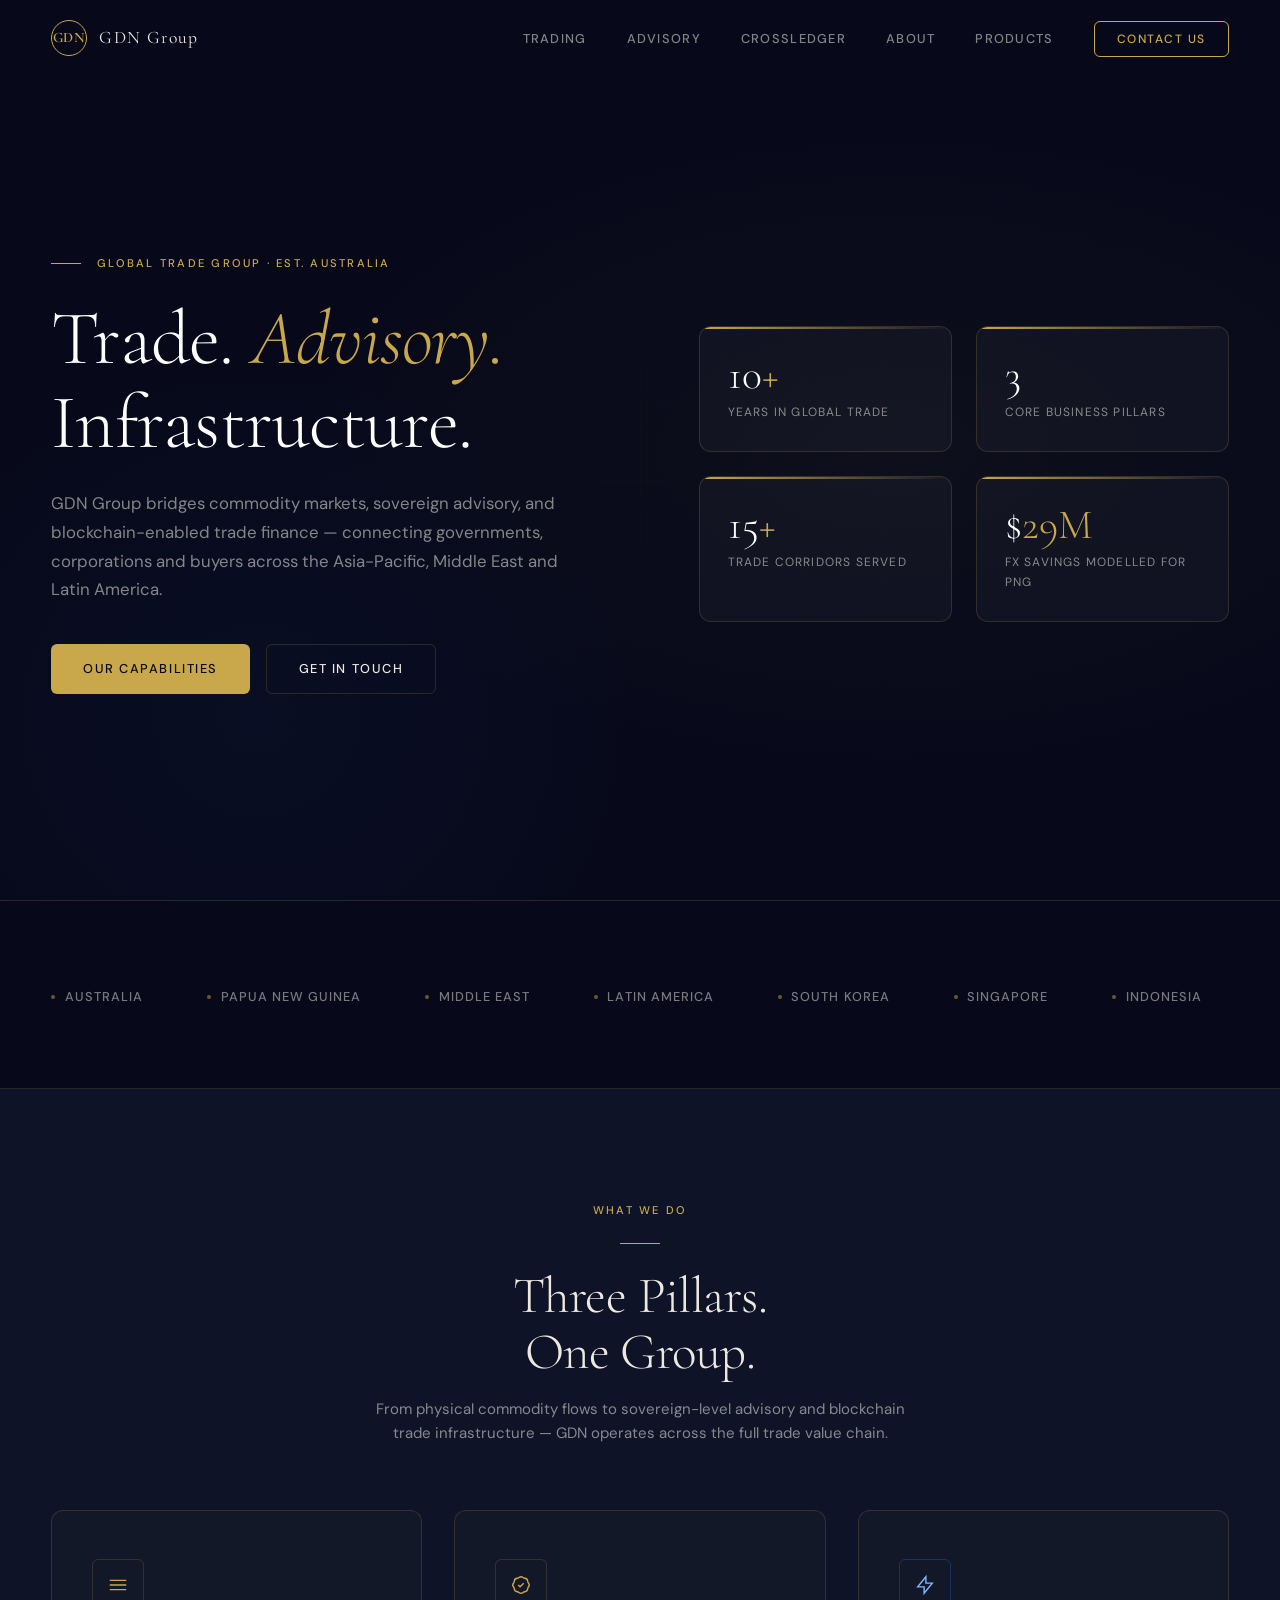
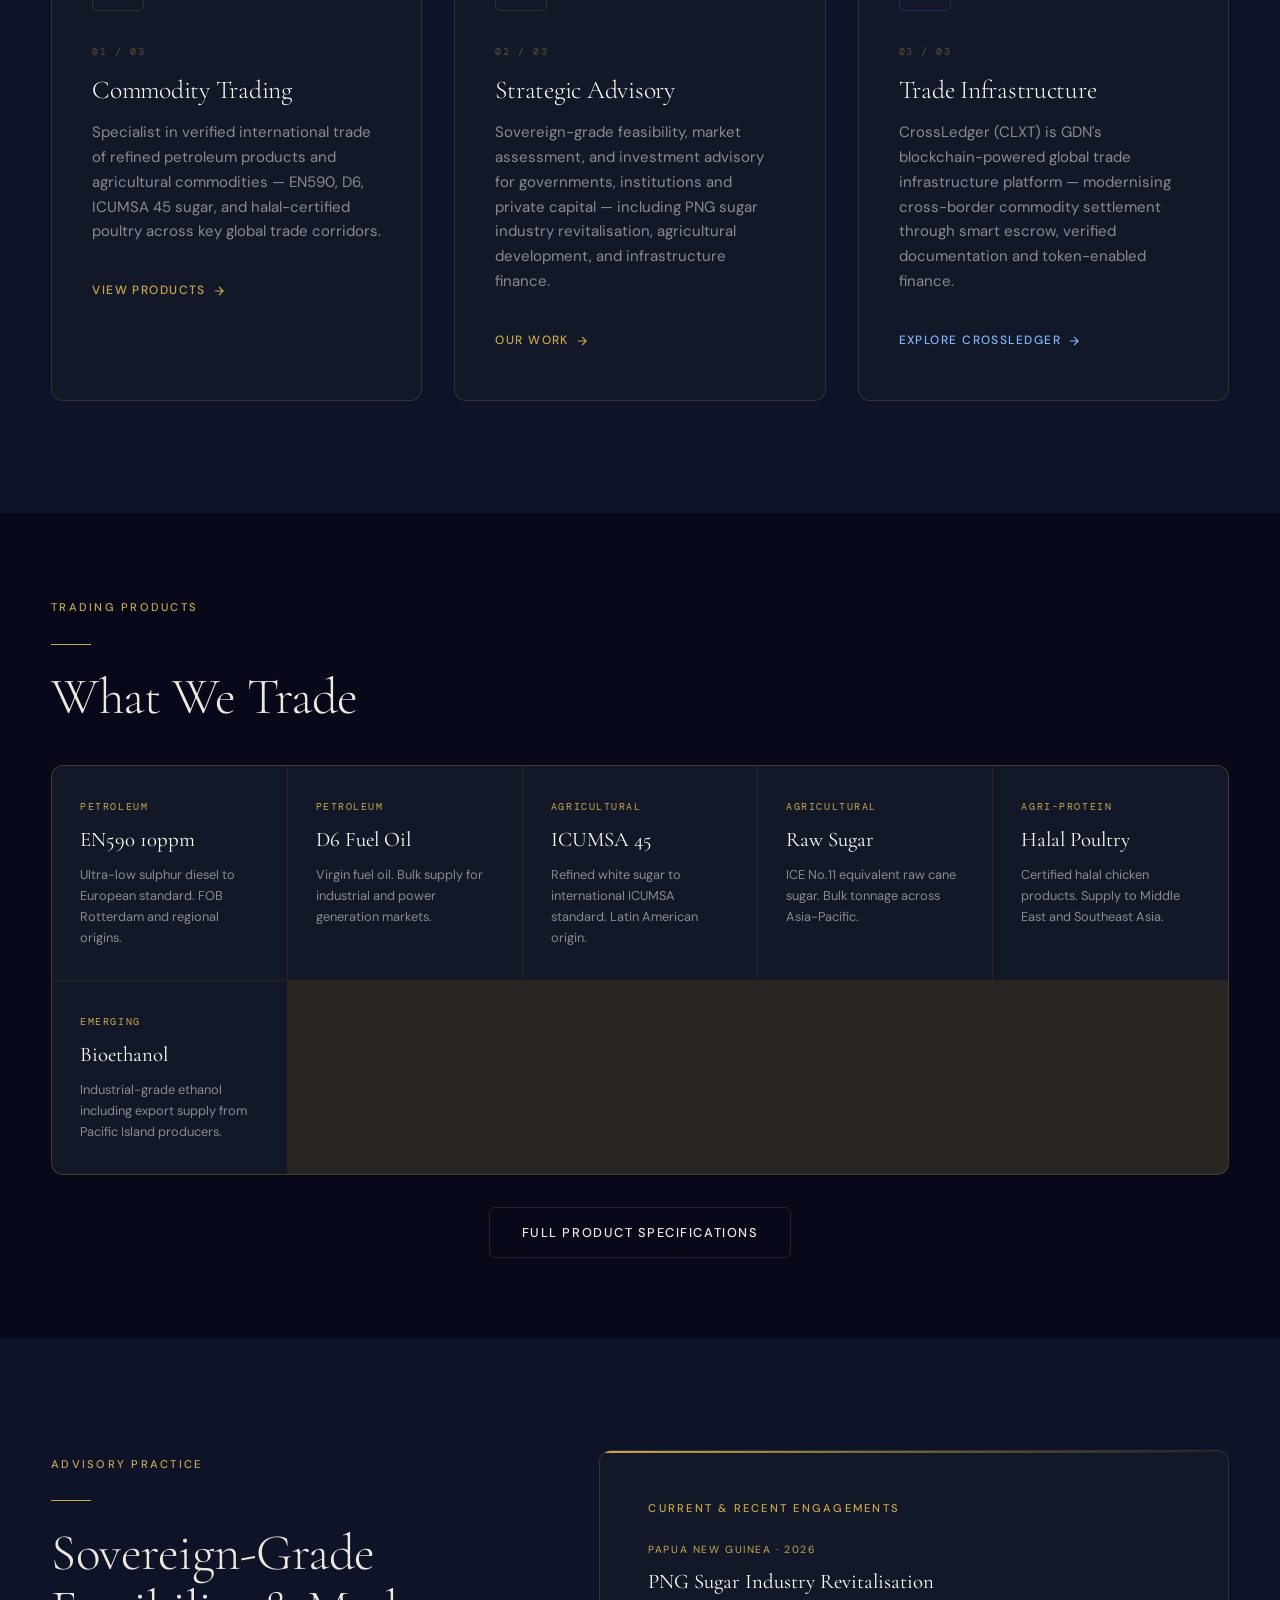
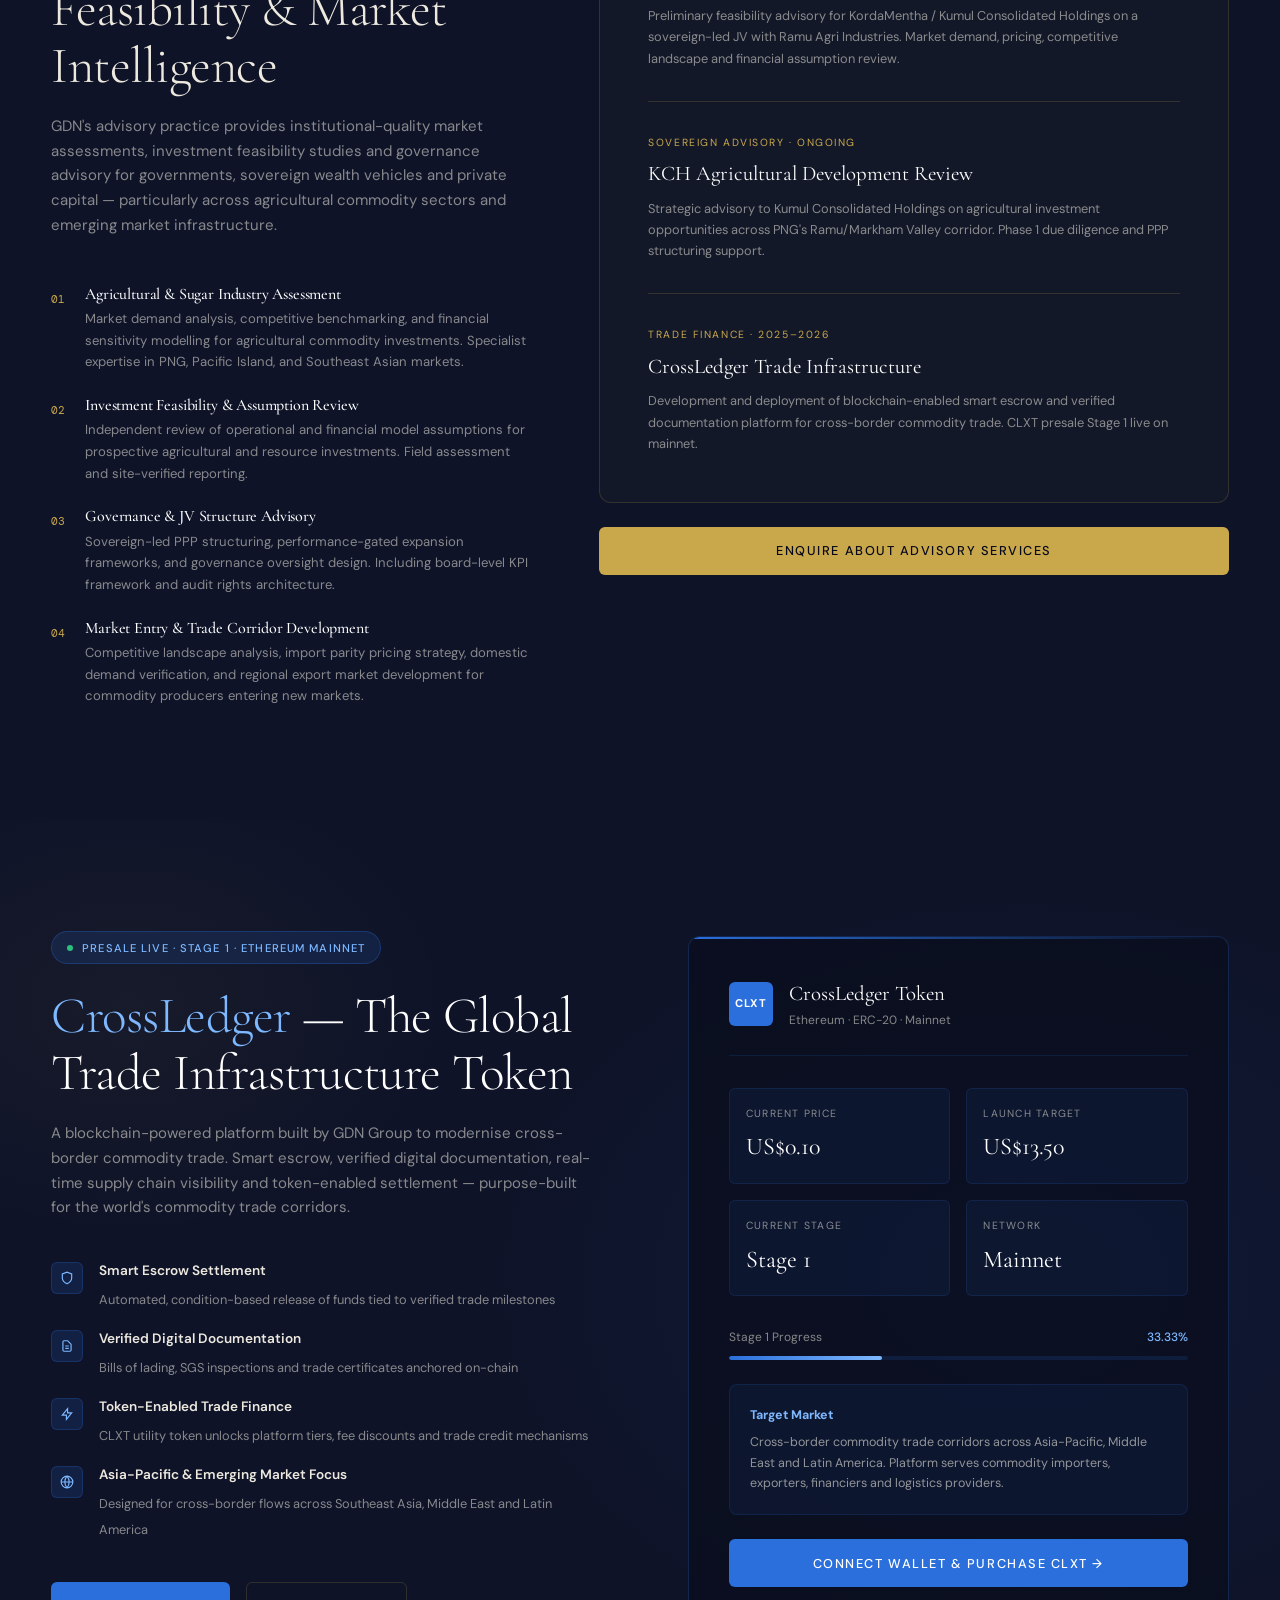
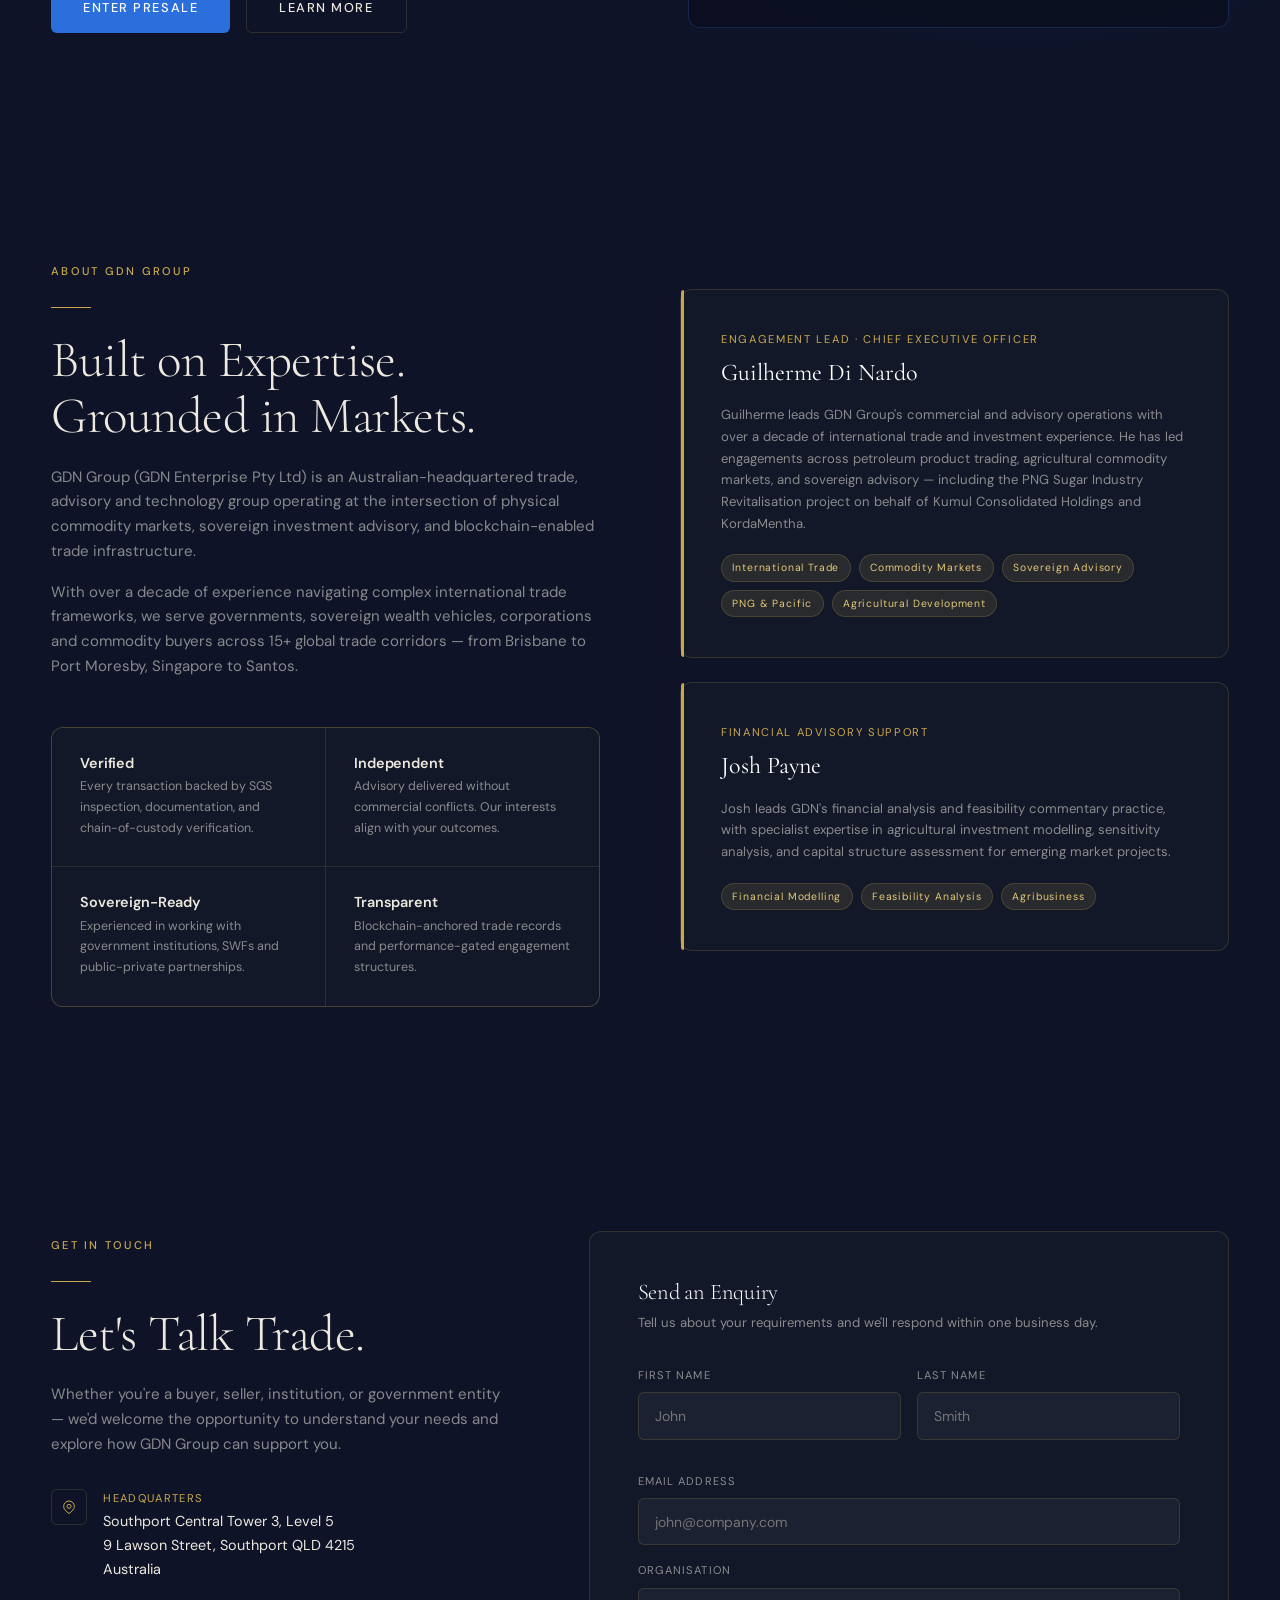
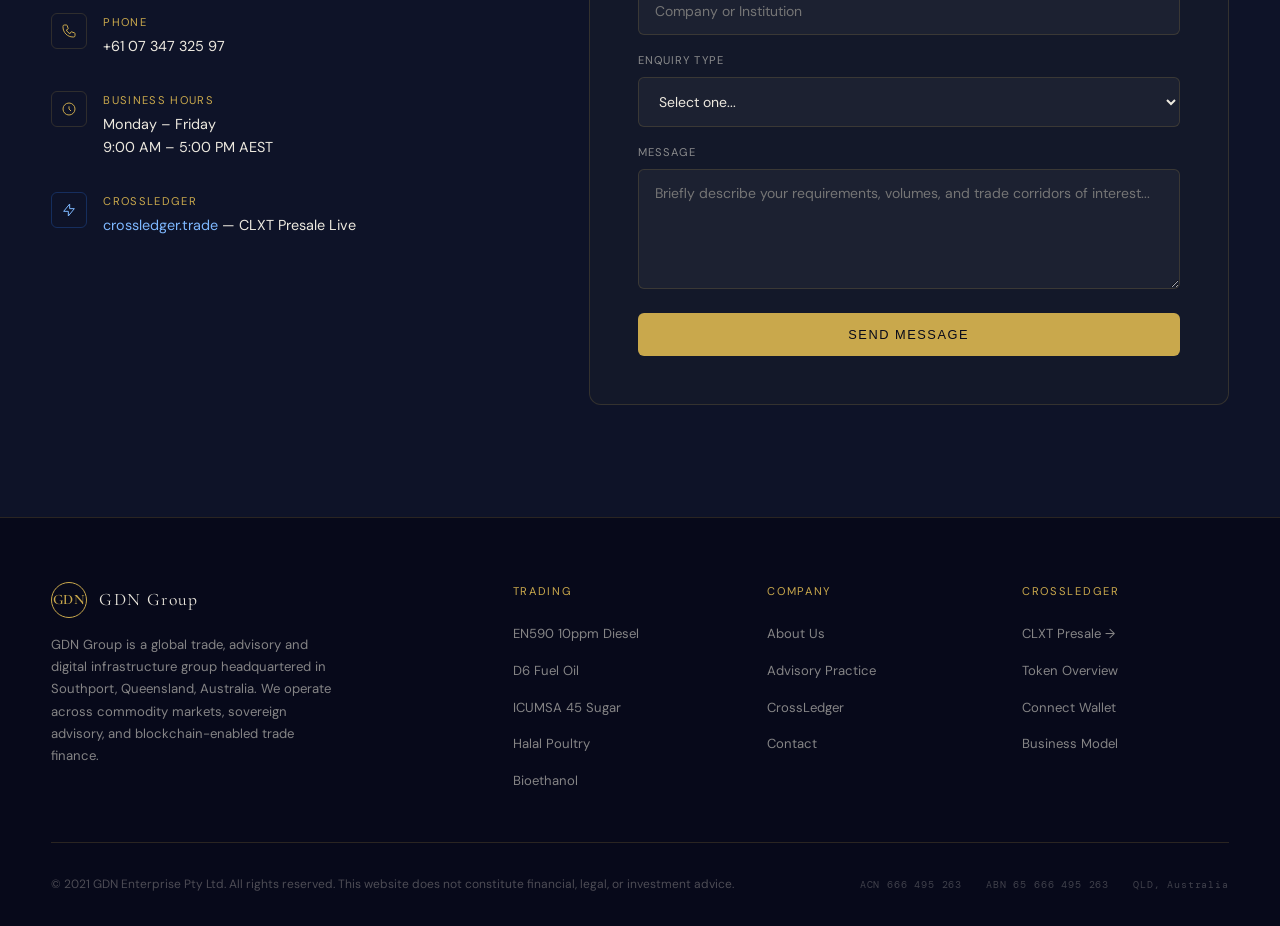
==== commit 80a61057: "Update index.html" ====
--- a/index.html
+++ b/index.html
@@ -590,7 +590,7 @@
 
     <div class="footer-bottom">
       <div class="footer-legal">
-        © 2026 GDN Enterprise Pty Ltd. All rights reserved. This website does not constitute financial, legal, or investment advice.
+        © 2021 GDN Enterprise Pty Ltd. All rights reserved. This website does not constitute financial, legal, or investment advice.
       </div>
       <div class="footer-reg">
         <span>ACN 666 495 263</span>
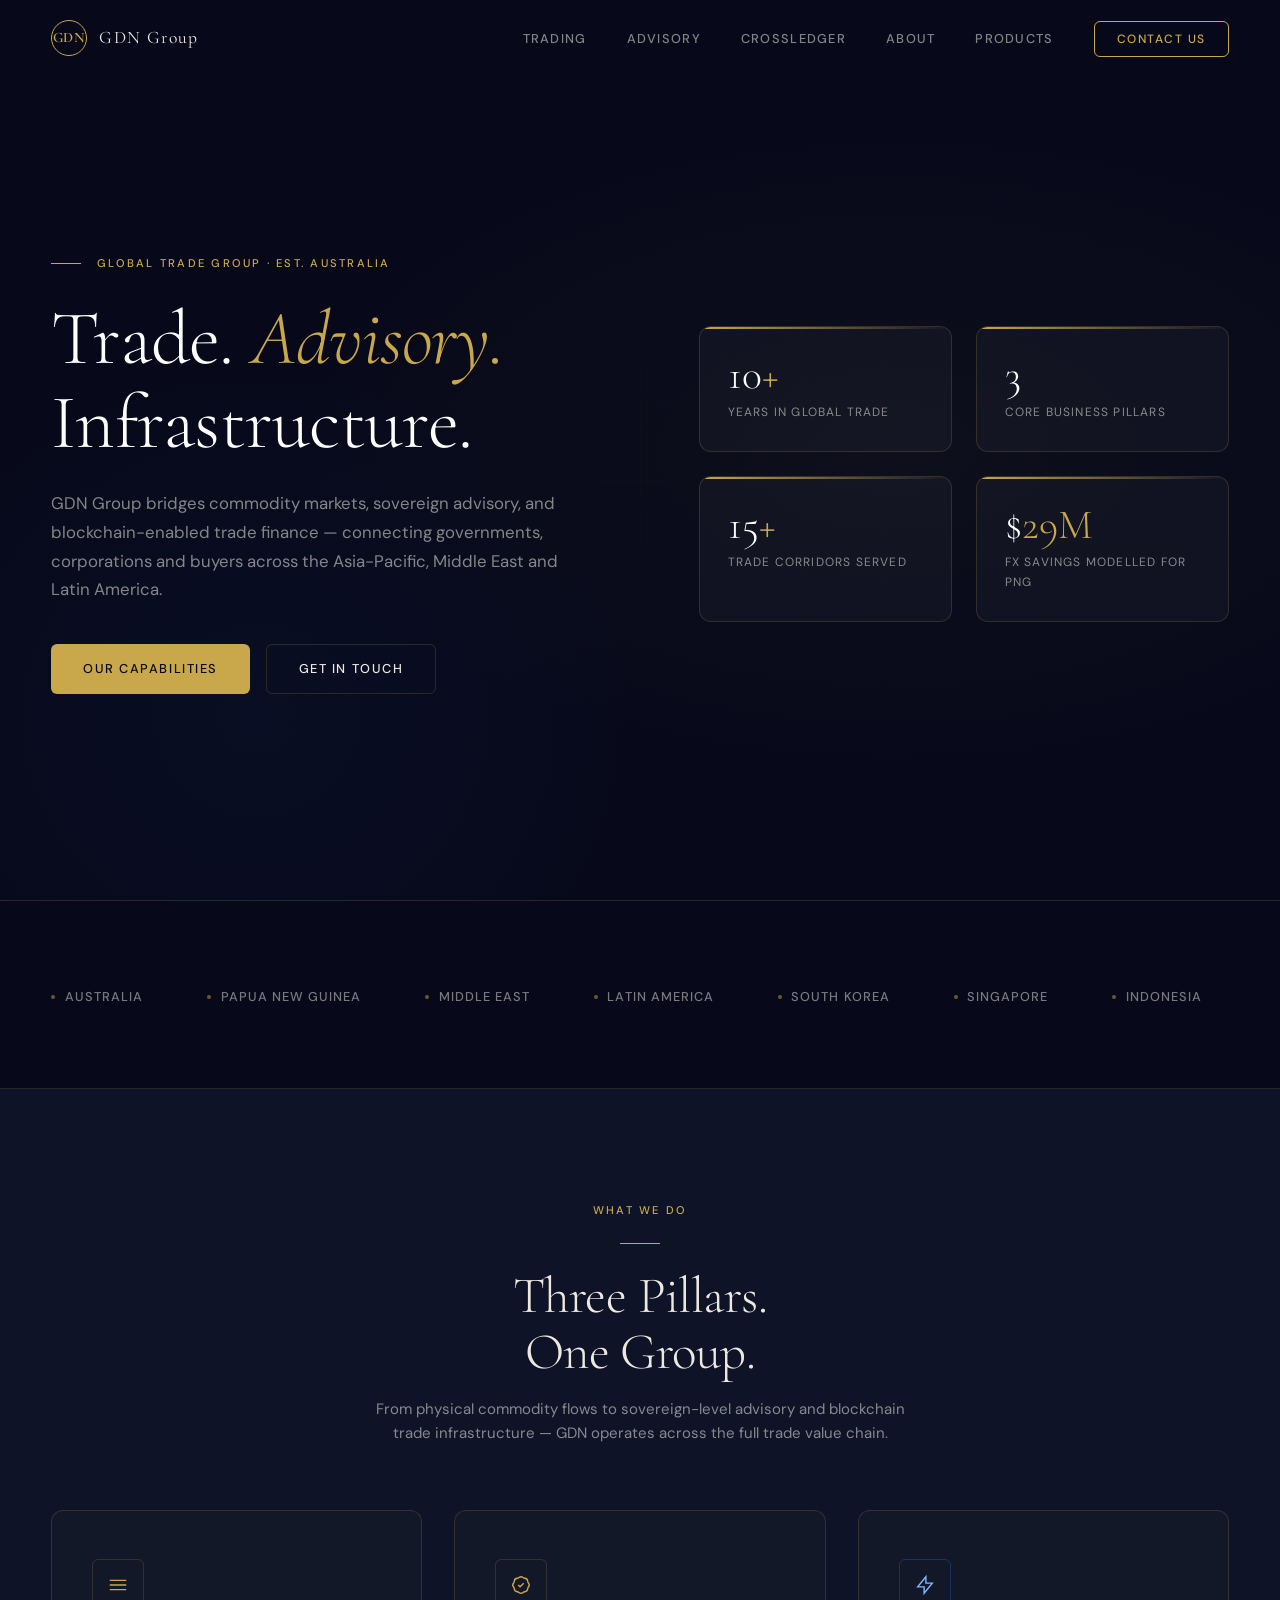
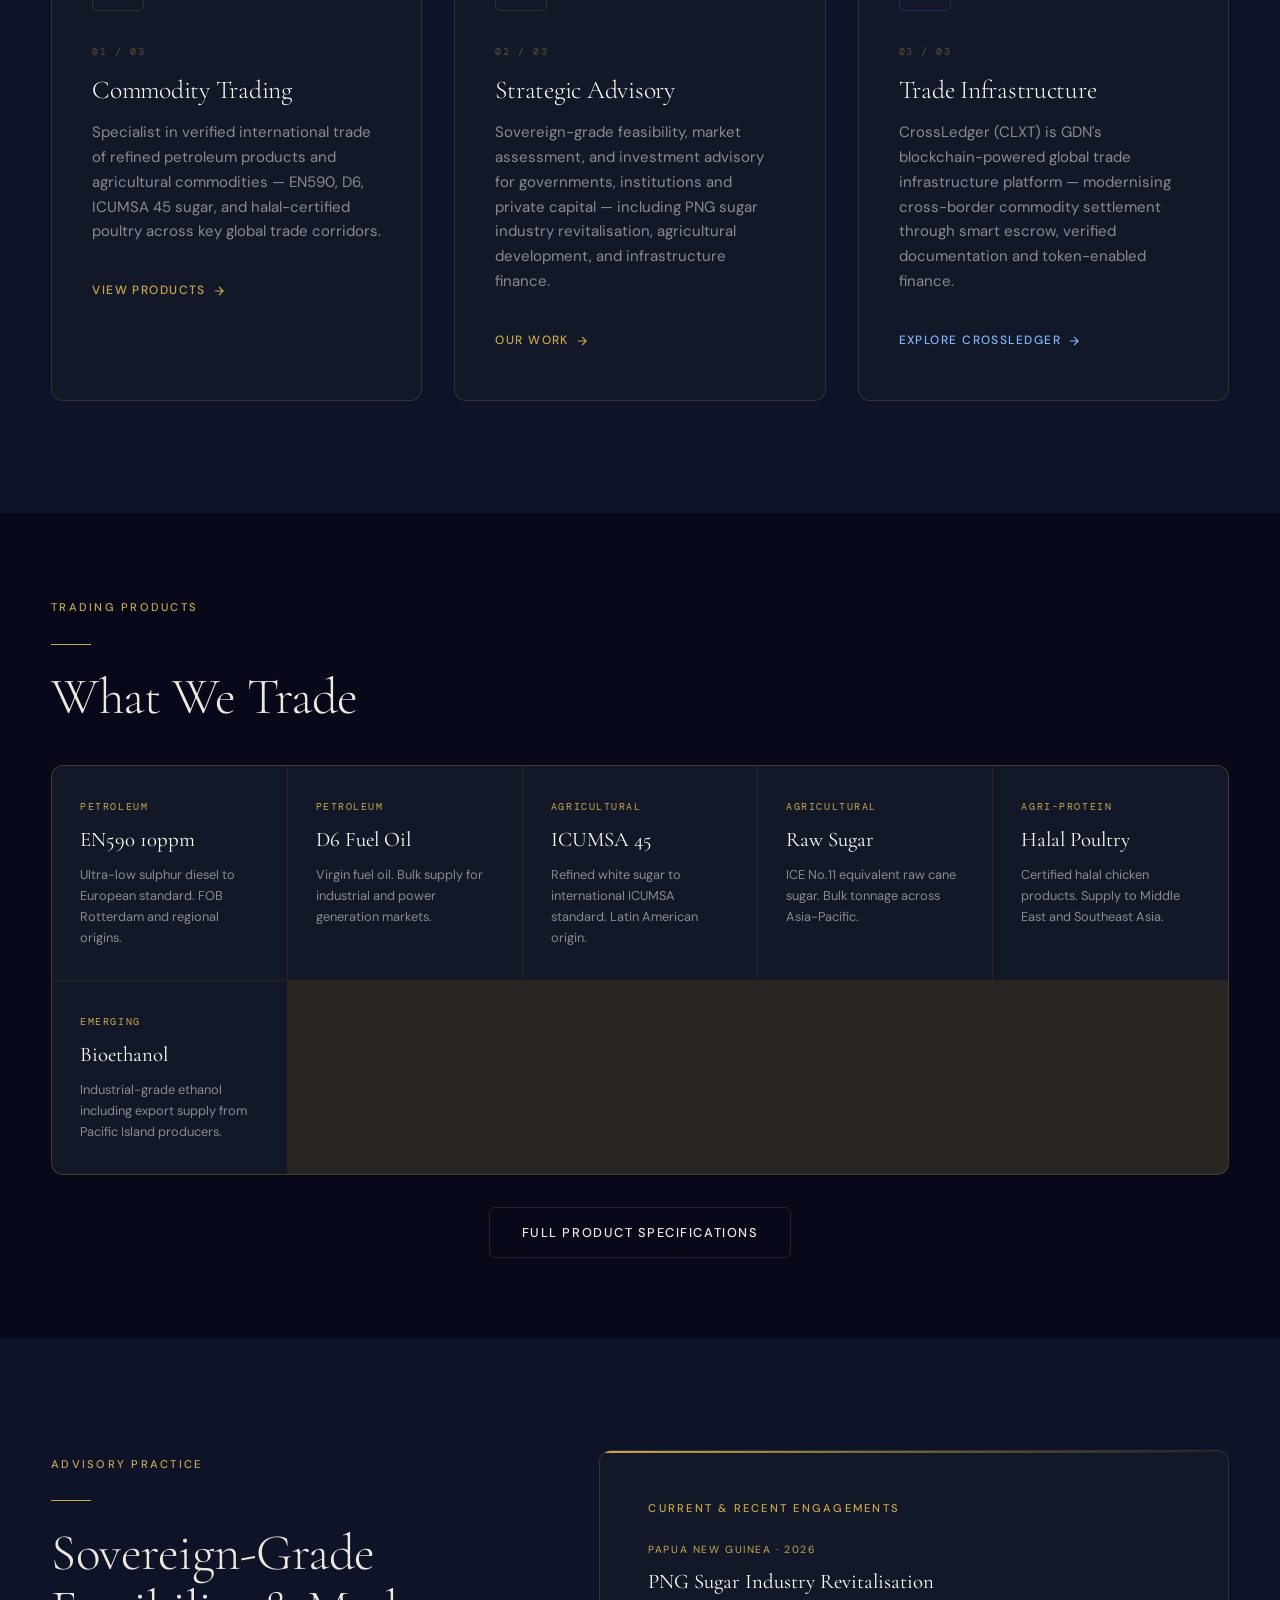
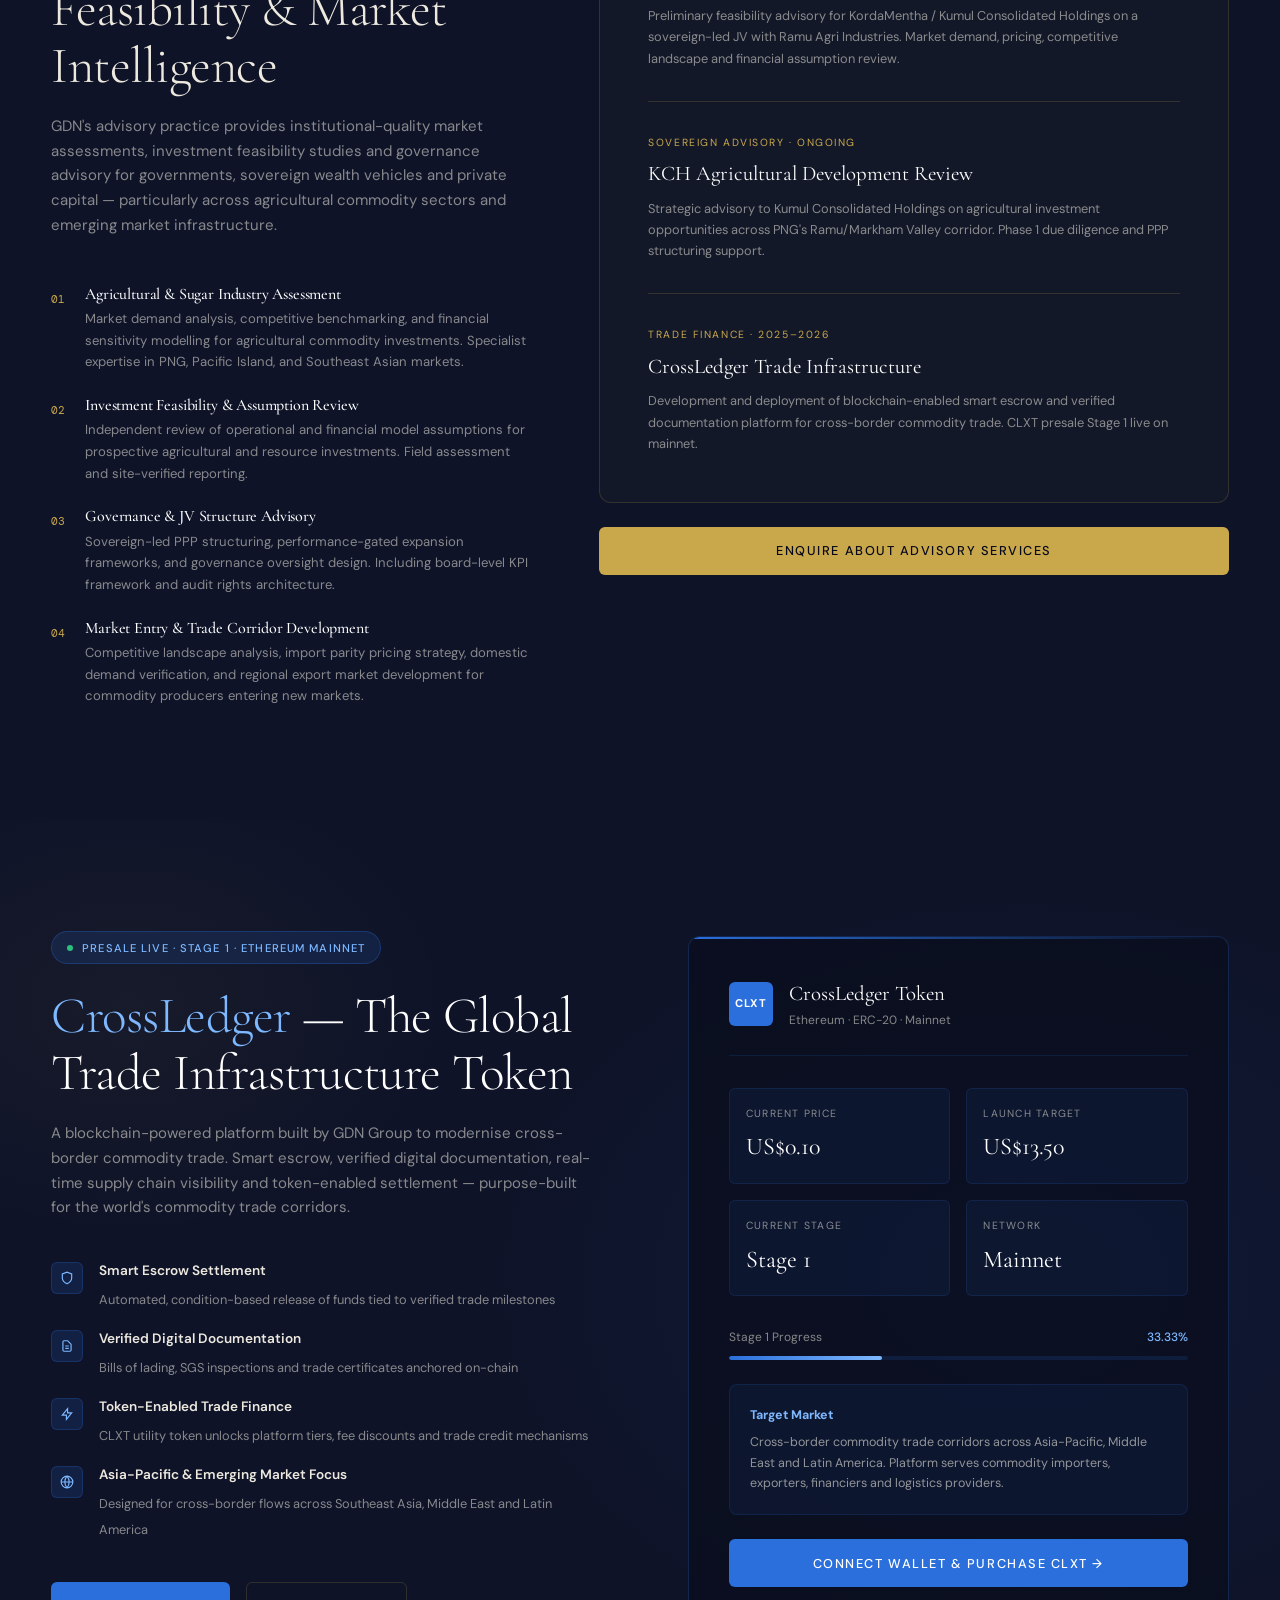
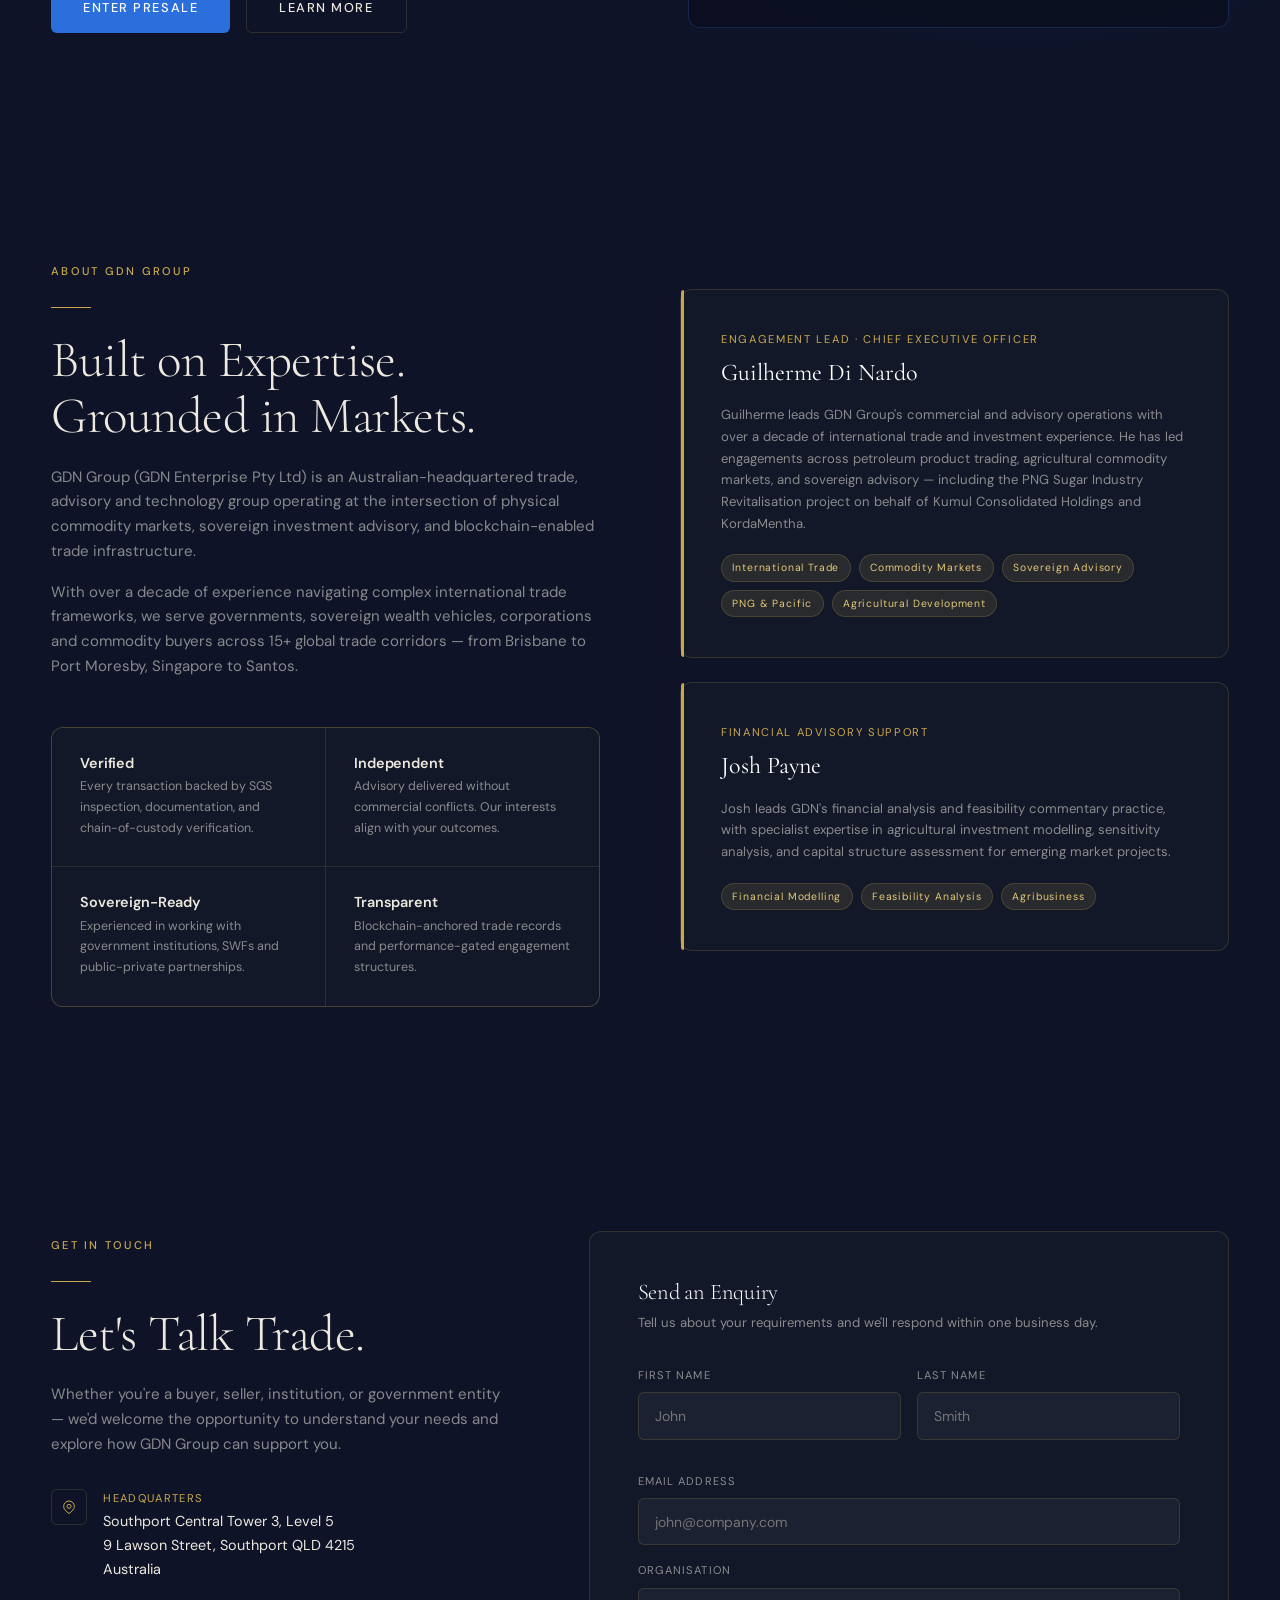
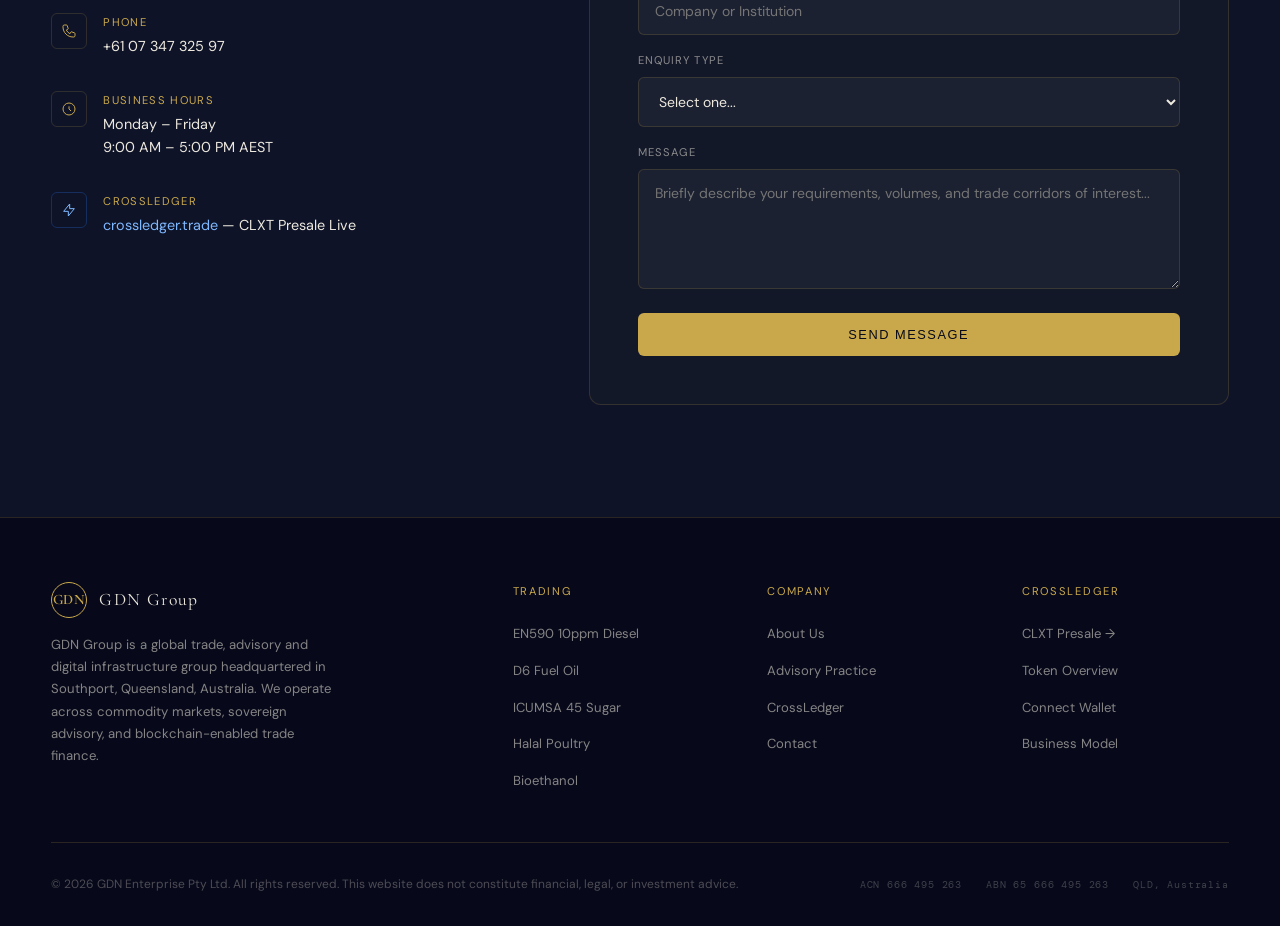
==== commit 8b15b4da: "Add files via upload" ====
--- a/index.html
+++ b/index.html
@@ -590,7 +590,7 @@
 
     <div class="footer-bottom">
       <div class="footer-legal">
-        © 2021 GDN Enterprise Pty Ltd. All rights reserved. This website does not constitute financial, legal, or investment advice.
+        © 2026 GDN Enterprise Pty Ltd. All rights reserved. This website does not constitute financial, legal, or investment advice.
       </div>
       <div class="footer-reg">
         <span>ACN 666 495 263</span>
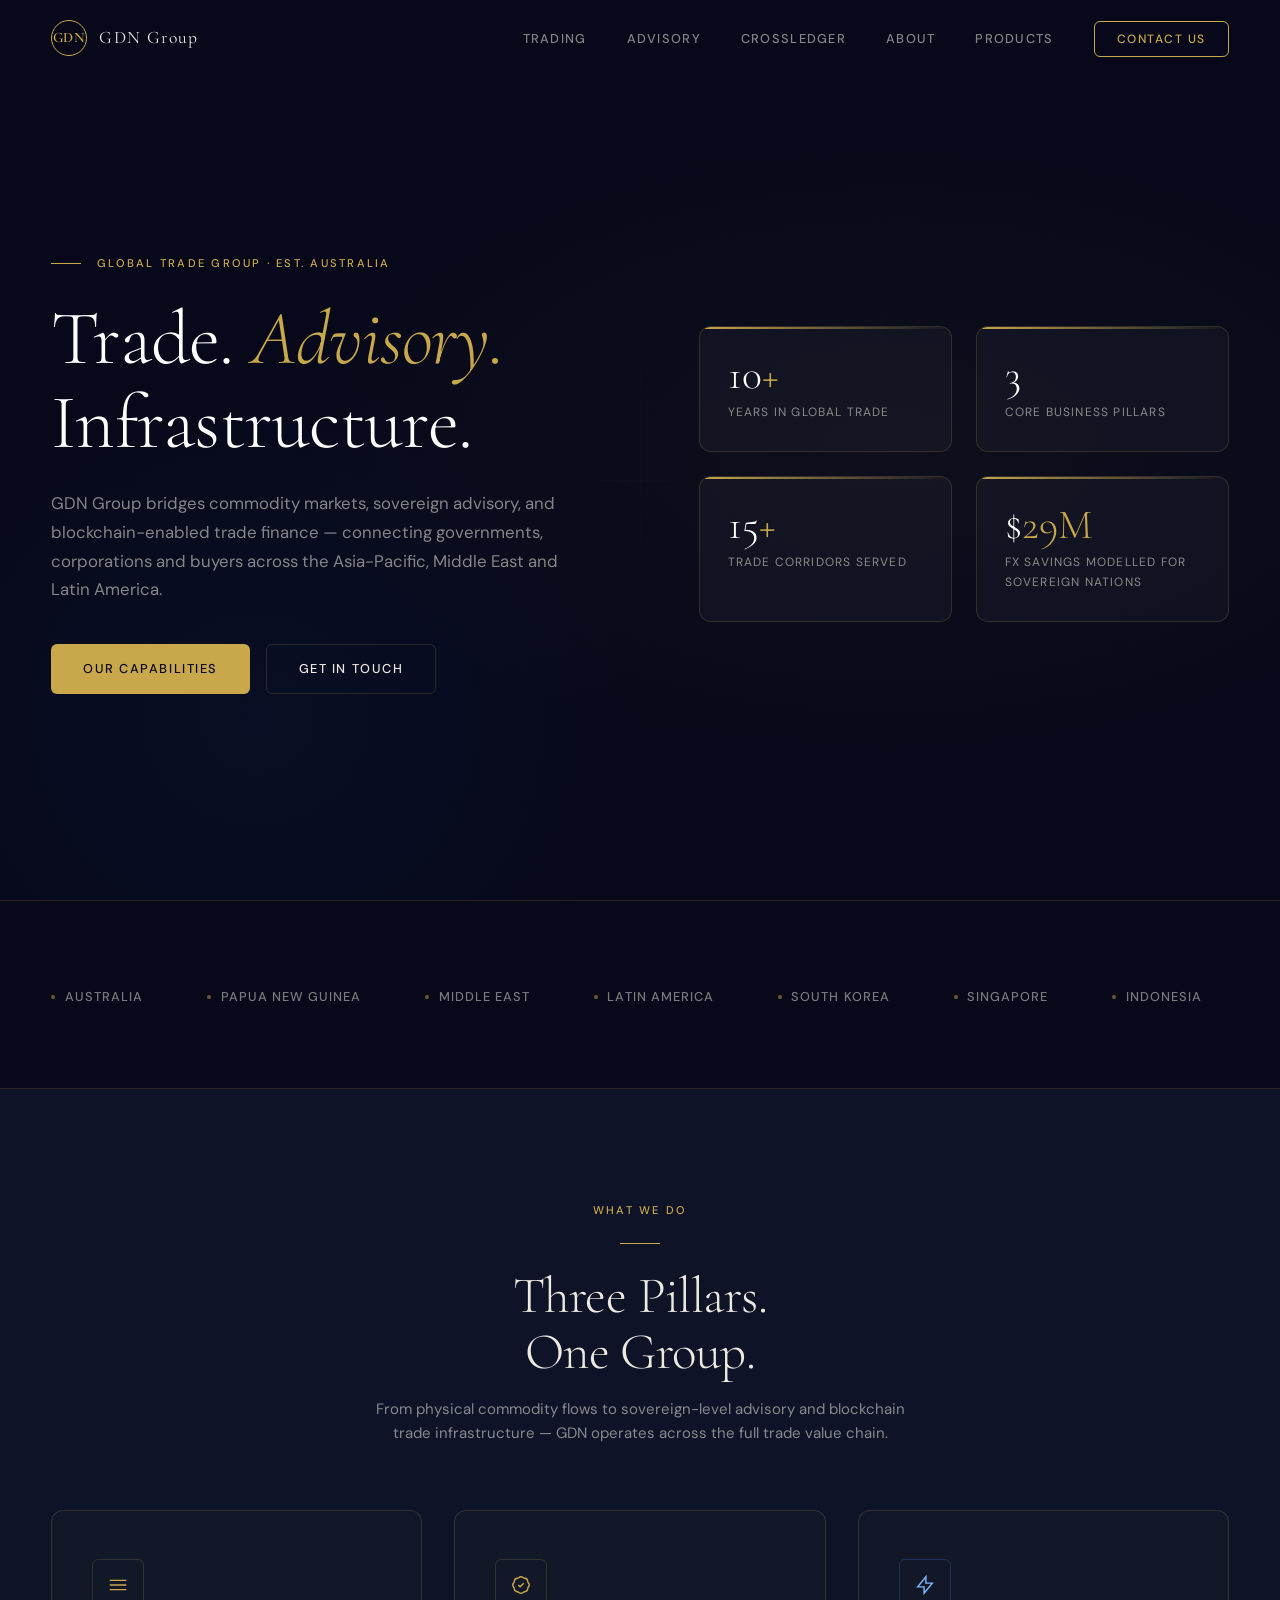
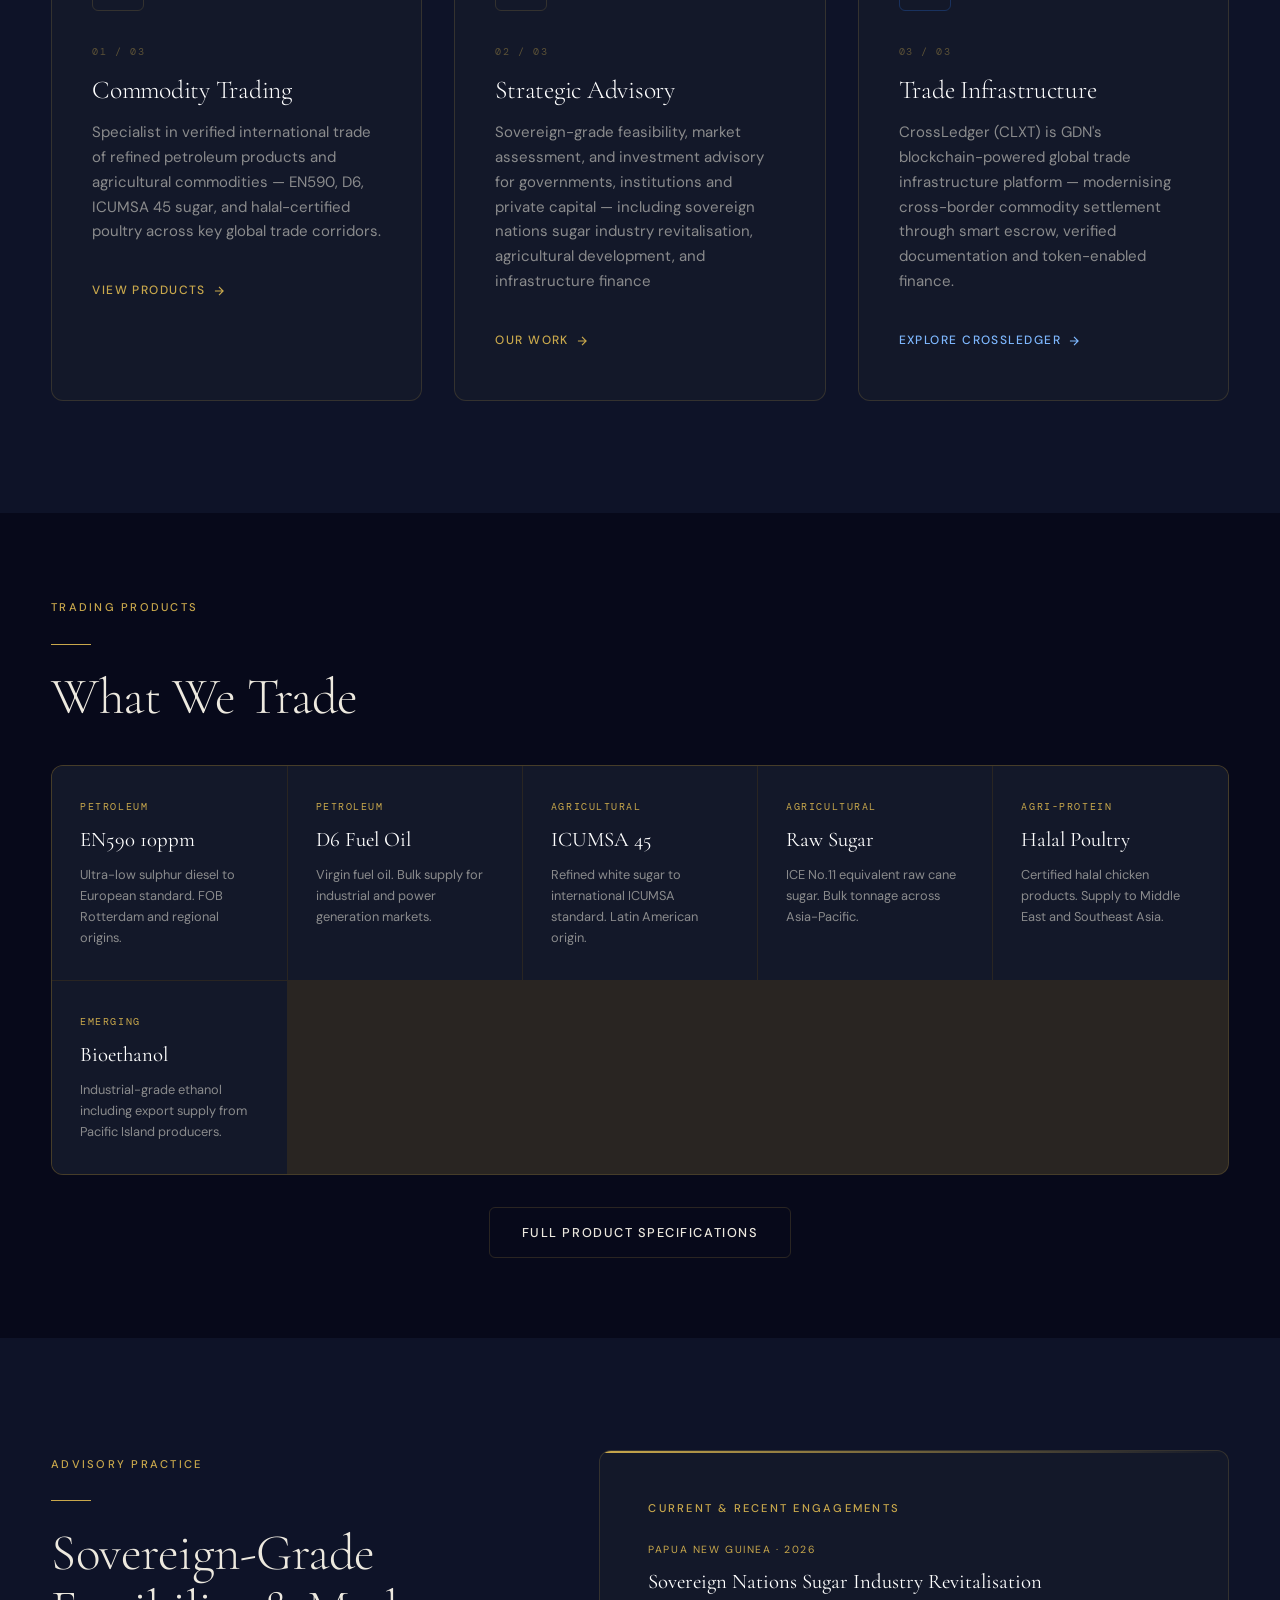
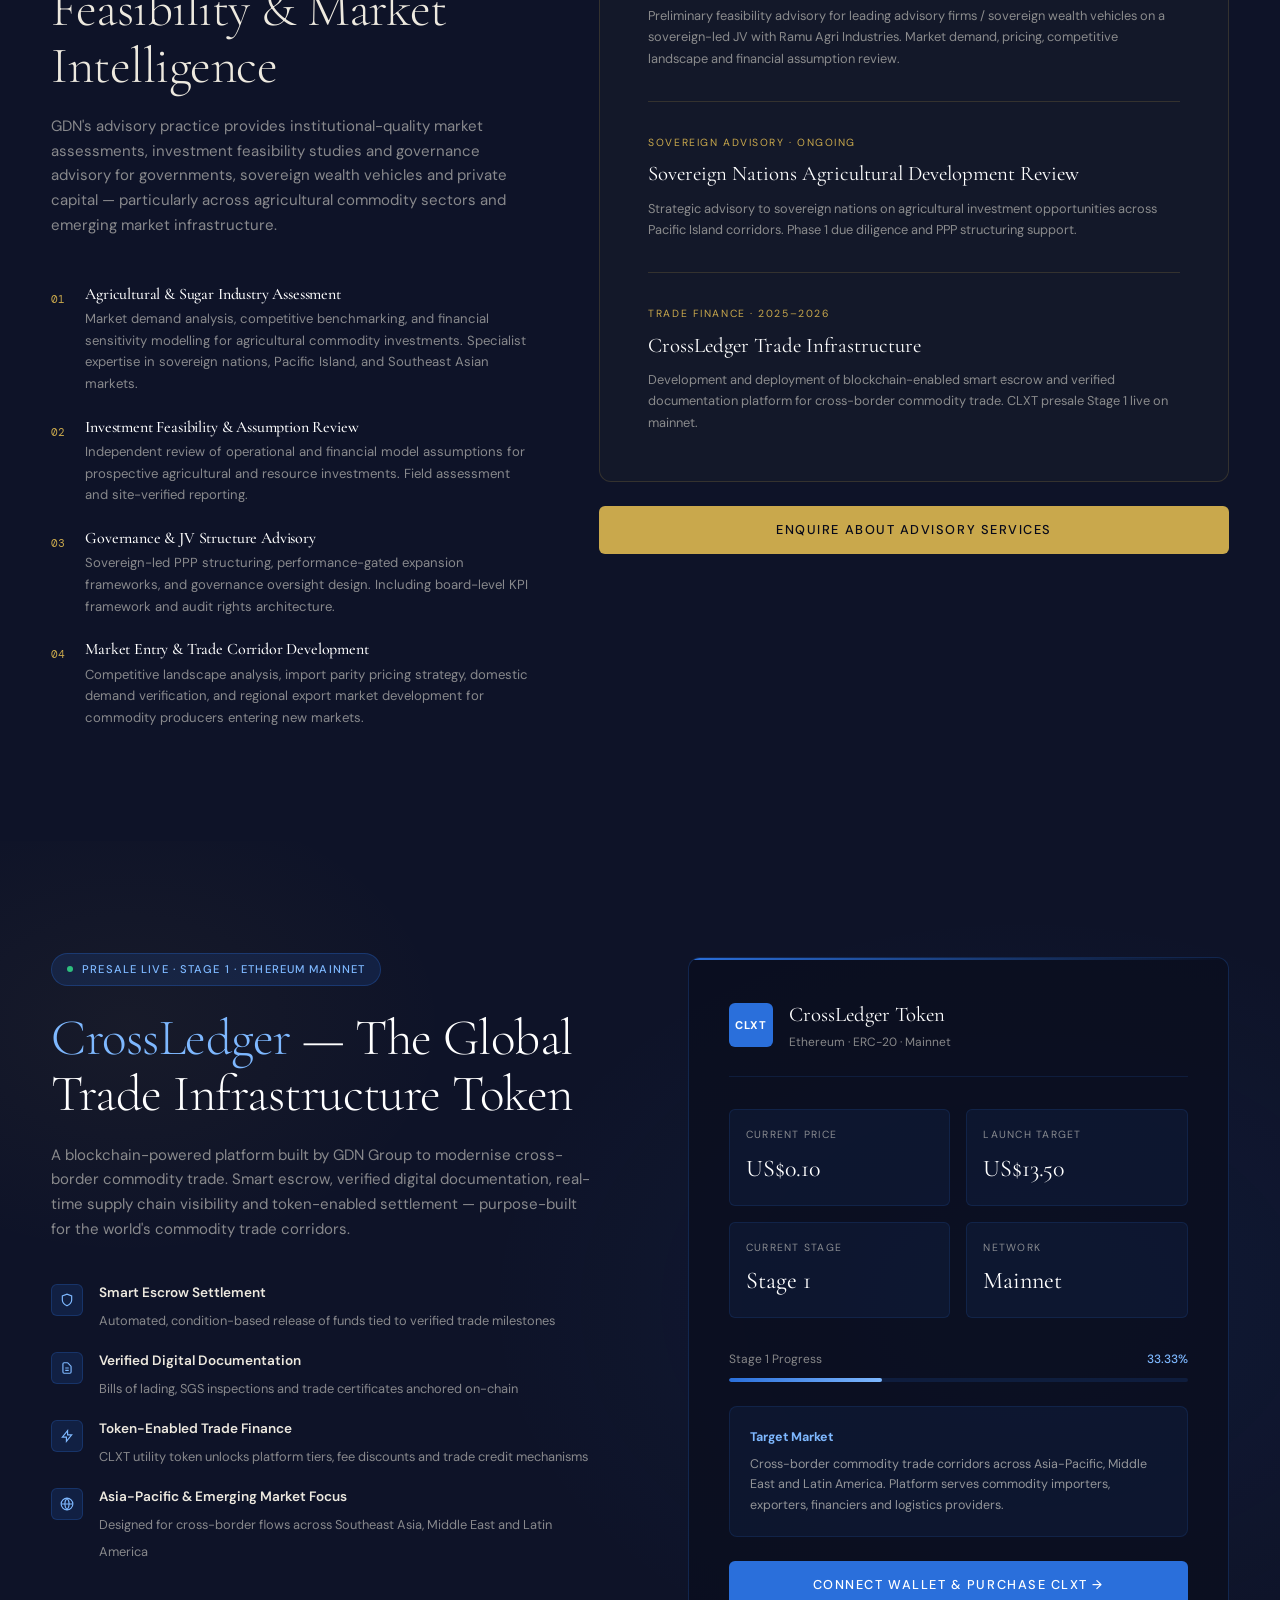
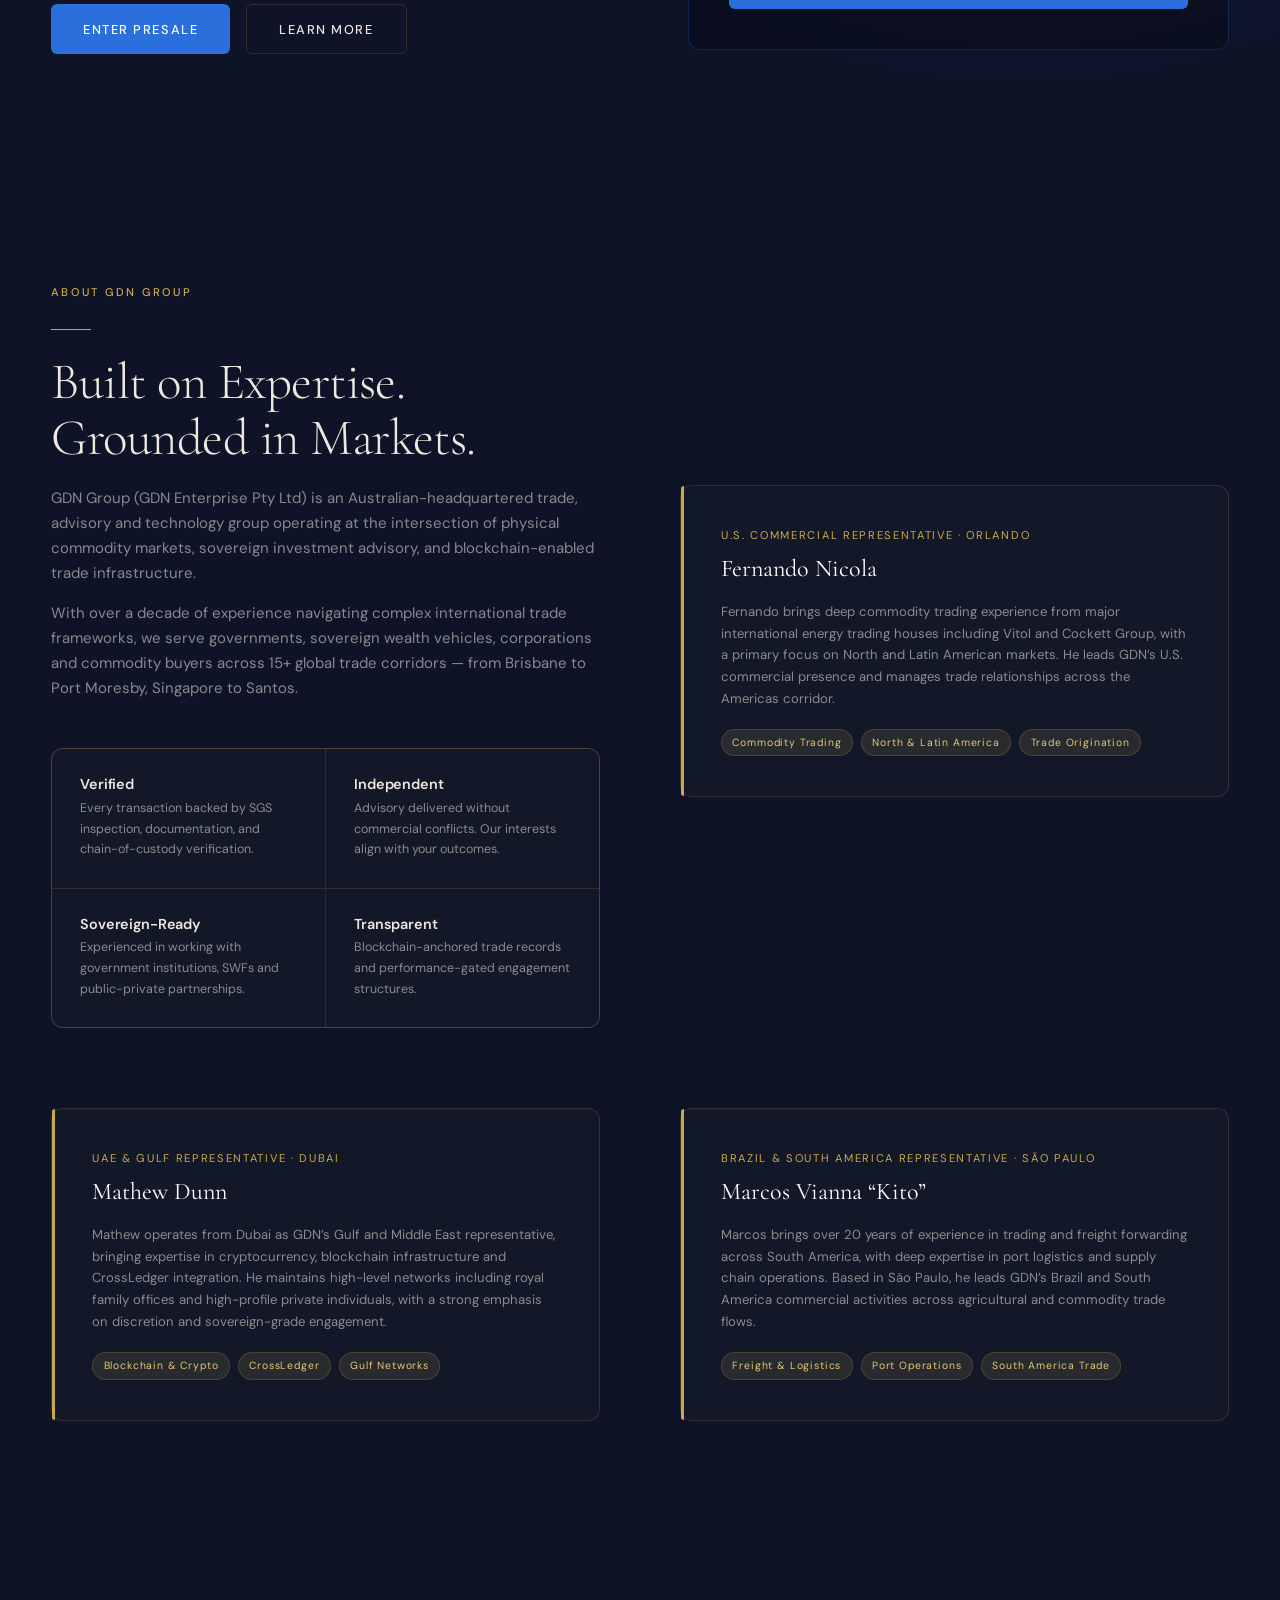
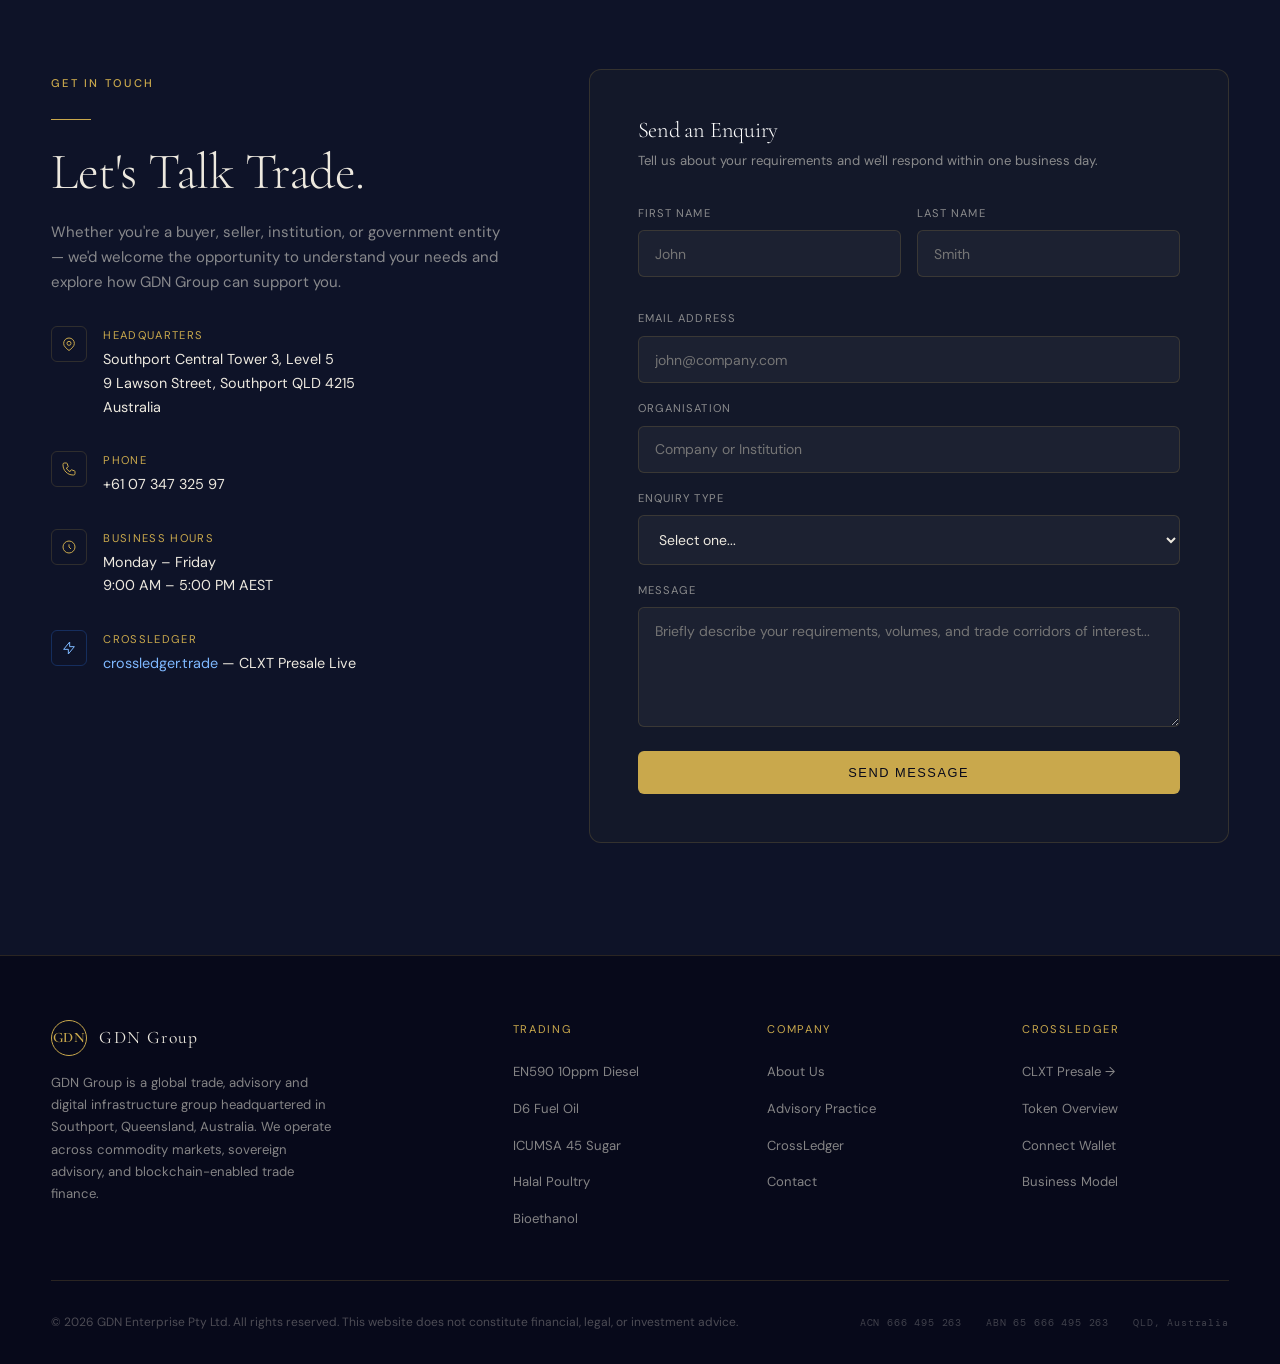
==== commit 7ab71dd6: "Remove KCH/PNG/Kumul refs, replace with sovereign nations, add Fernando/Mathew/Marcos team members, " ====
--- a/index.html
+++ b/index.html
@@ -69,7 +69,7 @@
         </div>
         <div class="hero-stat">
           <div class="hero-stat-num">$<span>29M</span></div>
-          <div class="hero-stat-label">FX Savings Modelled for PNG</div>
+          <div class="hero-stat-label">FX Savings Modelled for Sovereign Nations</div>
         </div>
       </div>
     </div>
@@ -141,7 +141,7 @@
         </div>
         <span class="pillar-num">02 / 03</span>
         <h3>Strategic Advisory</h3>
-        <p>Sovereign-grade feasibility, market assessment, and investment advisory for governments, institutions and private capital — including PNG sugar industry revitalisation, agricultural development, and infrastructure finance.</p>
+        <p>Sovereign-grade feasibility, market assessment, and investment advisory for governments, institutions and private capital — including sovereign nations sugar industry revitalisation, agricultural development, and infrastructure finance</p>
         <a href="pages/advisory.html" class="pillar-link">
           Our Work
           <svg width="14" height="14" viewBox="0 0 24 24" fill="none" stroke="currentColor" stroke-width="2"><path d="M5 12h14M12 5l7 7-7 7"/></svg>
@@ -228,7 +228,7 @@
             <span class="advisory-service-num">01</span>
             <div>
               <h4>Agricultural & Sugar Industry Assessment</h4>
-              <p>Market demand analysis, competitive benchmarking, and financial sensitivity modelling for agricultural commodity investments. Specialist expertise in PNG, Pacific Island, and Southeast Asian markets.</p>
+              <p>Market demand analysis, competitive benchmarking, and financial sensitivity modelling for agricultural commodity investments. Specialist expertise in sovereign nations, Pacific Island, and Southeast Asian markets.</p>
             </div>
           </div>
           <div class="advisory-service fade-up fade-up-delay-1">
@@ -260,13 +260,13 @@
           <span class="label" style="margin-bottom:1.5rem; display:block;">Current & Recent Engagements</span>
           <div class="advisory-project">
             <div class="advisory-project-tag">Papua New Guinea · 2026</div>
-            <div class="advisory-project-name">PNG Sugar Industry Revitalisation</div>
-            <div class="advisory-project-desc">Preliminary feasibility advisory for KordaMentha / Kumul Consolidated Holdings on a sovereign-led JV with Ramu Agri Industries. Market demand, pricing, competitive landscape and financial assumption review.</div>
+            <div class="advisory-project-name">Sovereign Nations Sugar Industry Revitalisation</div>
+            <div class="advisory-project-desc">Preliminary feasibility advisory for leading advisory firms / sovereign wealth vehicles on a sovereign-led JV with Ramu Agri Industries. Market demand, pricing, competitive landscape and financial assumption review.</div>
           </div>
           <div class="advisory-project">
             <div class="advisory-project-tag">Sovereign Advisory · Ongoing</div>
-            <div class="advisory-project-name">KCH Agricultural Development Review</div>
-            <div class="advisory-project-desc">Strategic advisory to Kumul Consolidated Holdings on agricultural investment opportunities across PNG's Ramu/Markham Valley corridor. Phase 1 due diligence and PPP structuring support.</div>
+            <div class="advisory-project-name">Sovereign Nations Agricultural Development Review</div>
+            <div class="advisory-project-desc">Strategic advisory to sovereign nations on agricultural investment opportunities across Pacific Island corridors. Phase 1 due diligence and PPP structuring support.</div>
           </div>
           <div class="advisory-project">
             <div class="advisory-project-tag">Trade Finance · 2025–2026</div>
@@ -421,29 +421,44 @@
       </div>
 
       <div>
-        <div class="team-card fade-up">
-          <div class="team-role">Engagement Lead · Chief Executive Officer</div>
-          <div class="team-name">Guilherme Di Nardo</div>
-          <p class="team-bio">Guilherme leads GDN Group's commercial and advisory operations with over a decade of international trade and investment experience. He has led engagements across petroleum product trading, agricultural commodity markets, and sovereign advisory — including the PNG Sugar Industry Revitalisation project on behalf of Kumul Consolidated Holdings and KordaMentha.</p>
+        <div class="team-card fade-up fade-up-delay-1">
+          <div class="team-role">U.S. Commercial Representative &middot; Orlando</div>
+          <div class="team-name">Fernando Nicola</div>
+          <p class="team-bio">Fernando brings deep commodity trading experience from major international energy trading houses including Vitol and Cockett Group, with a primary focus on North and Latin American markets. He leads GDN&#8217;s U.S. commercial presence and manages trade relationships across the Americas corridor.</p>
           <div class="team-credentials">
-            <span class="credential-tag">International Trade</span>
-            <span class="credential-tag">Commodity Markets</span>
-            <span class="credential-tag">Sovereign Advisory</span>
-            <span class="credential-tag">PNG & Pacific</span>
-            <span class="credential-tag">Agricultural Development</span>
-          </div>
-        </div>
-        <div class="team-card fade-up fade-up-delay-1">
-          <div class="team-role">Financial Advisory Support</div>
-          <div class="team-name">Josh Payne</div>
-          <p class="team-bio">Josh leads GDN's financial analysis and feasibility commentary practice, with specialist expertise in agricultural investment modelling, sensitivity analysis, and capital structure assessment for emerging market projects.</p>
+            <span class="credential-tag">Commodity Trading</span>
+            <span class="credential-tag">North &amp; Latin America</span>
+            <span class="credential-tag">Trade Origination</span>
+          </div>
+        </div>
+      </div>
+
+      <div>
+        <div class="team-card fade-up fade-up-delay-2">
+          <div class="team-role">UAE &amp; Gulf Representative &middot; Dubai</div>
+          <div class="team-name">Mathew Dunn</div>
+          <p class="team-bio">Mathew operates from Dubai as GDN&#8217;s Gulf and Middle East representative, bringing expertise in cryptocurrency, blockchain infrastructure and CrossLedger integration. He maintains high-level networks including royal family offices and high-profile private individuals, with a strong emphasis on discretion and sovereign-grade engagement.</p>
           <div class="team-credentials">
-            <span class="credential-tag">Financial Modelling</span>
-            <span class="credential-tag">Feasibility Analysis</span>
-            <span class="credential-tag">Agribusiness</span>
-          </div>
-        </div>
-      </div>
+            <span class="credential-tag">Blockchain &amp; Crypto</span>
+            <span class="credential-tag">CrossLedger</span>
+            <span class="credential-tag">Gulf Networks</span>
+          </div>
+        </div>
+      </div>
+
+      <div>
+        <div class="team-card fade-up fade-up-delay-3">
+          <div class="team-role">Brazil &amp; South America Representative &middot; S&#227;o Paulo</div>
+          <div class="team-name">Marcos Vianna &#8220;Kito&#8221;</div>
+          <p class="team-bio">Marcos brings over 20 years of experience in trading and freight forwarding across South America, with deep expertise in port logistics and supply chain operations. Based in S&#227;o Paulo, he leads GDN&#8217;s Brazil and South America commercial activities across agricultural and commodity trade flows.</p>
+          <div class="team-credentials">
+            <span class="credential-tag">Freight &amp; Logistics</span>
+            <span class="credential-tag">Port Operations</span>
+            <span class="credential-tag">South America Trade</span>
+          </div>
+        </div>
+      </div>
+    </div>
     </div>
   </div>
 </section>
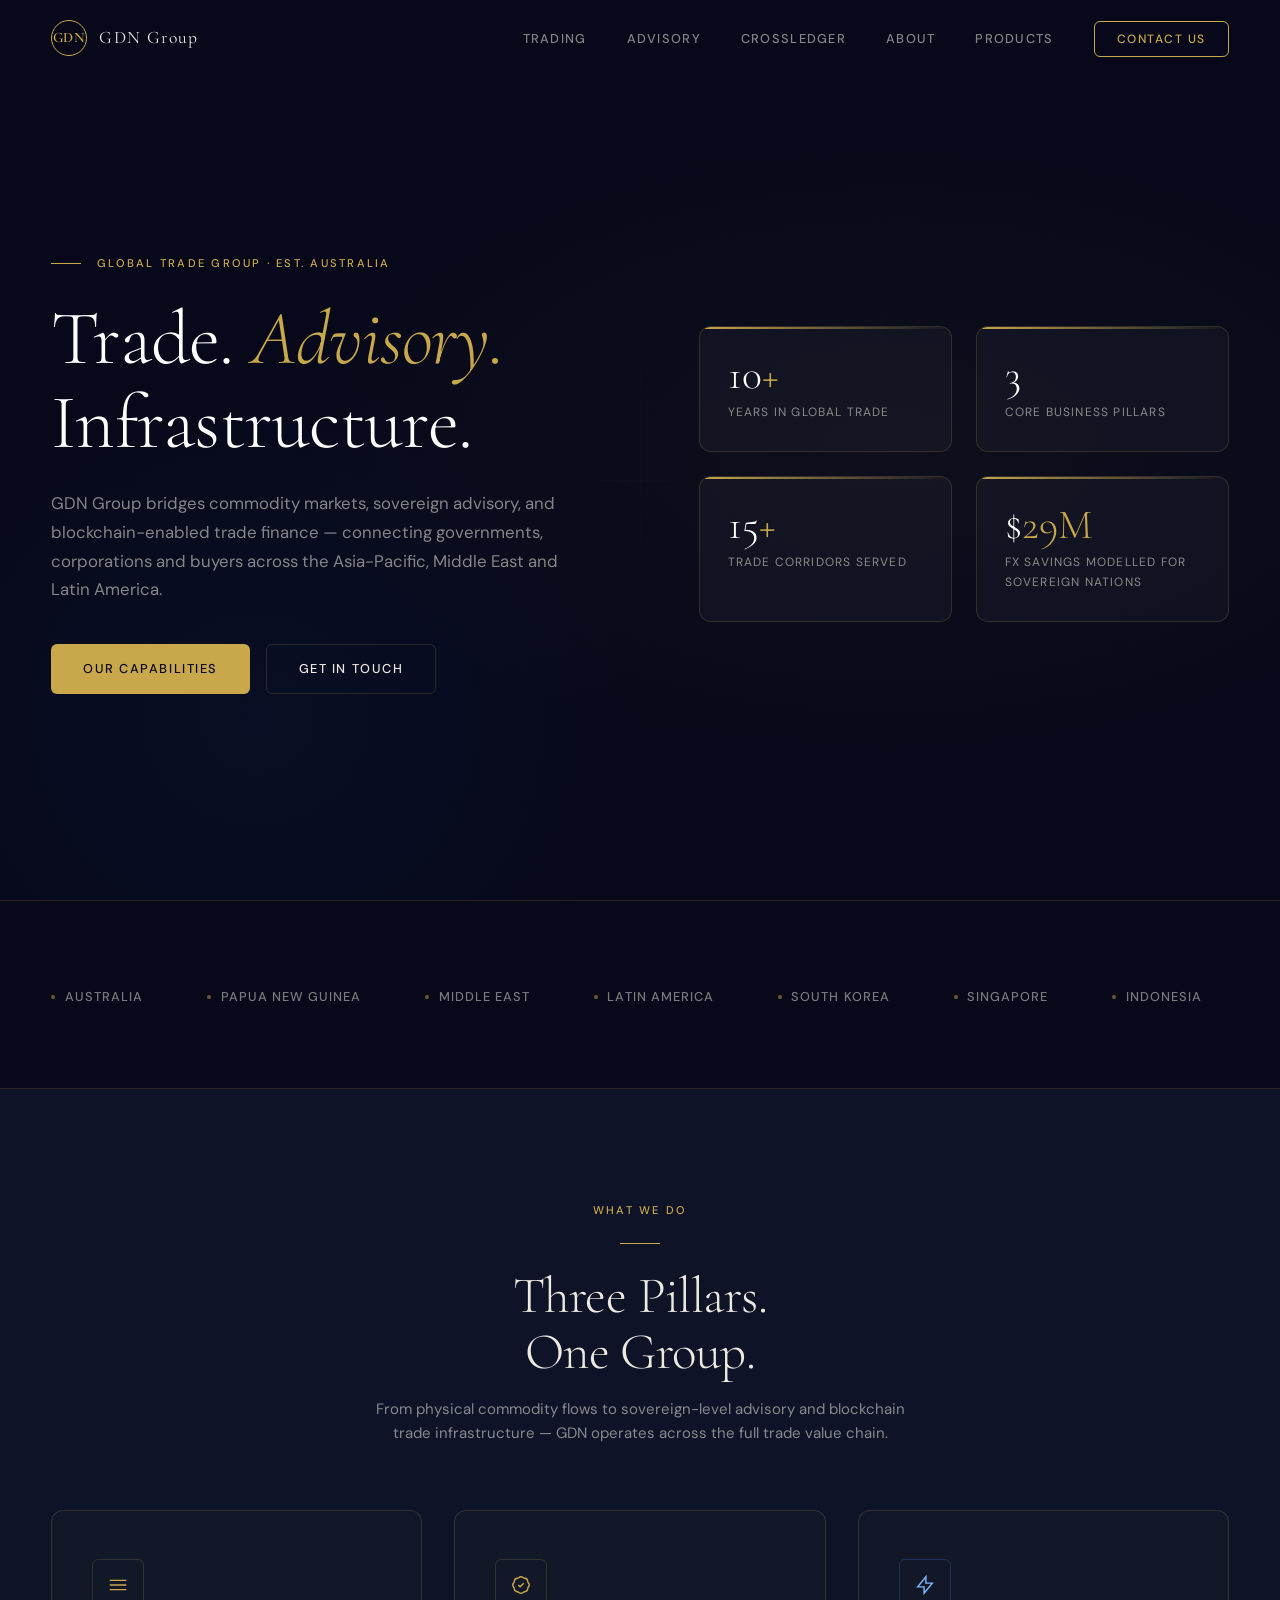
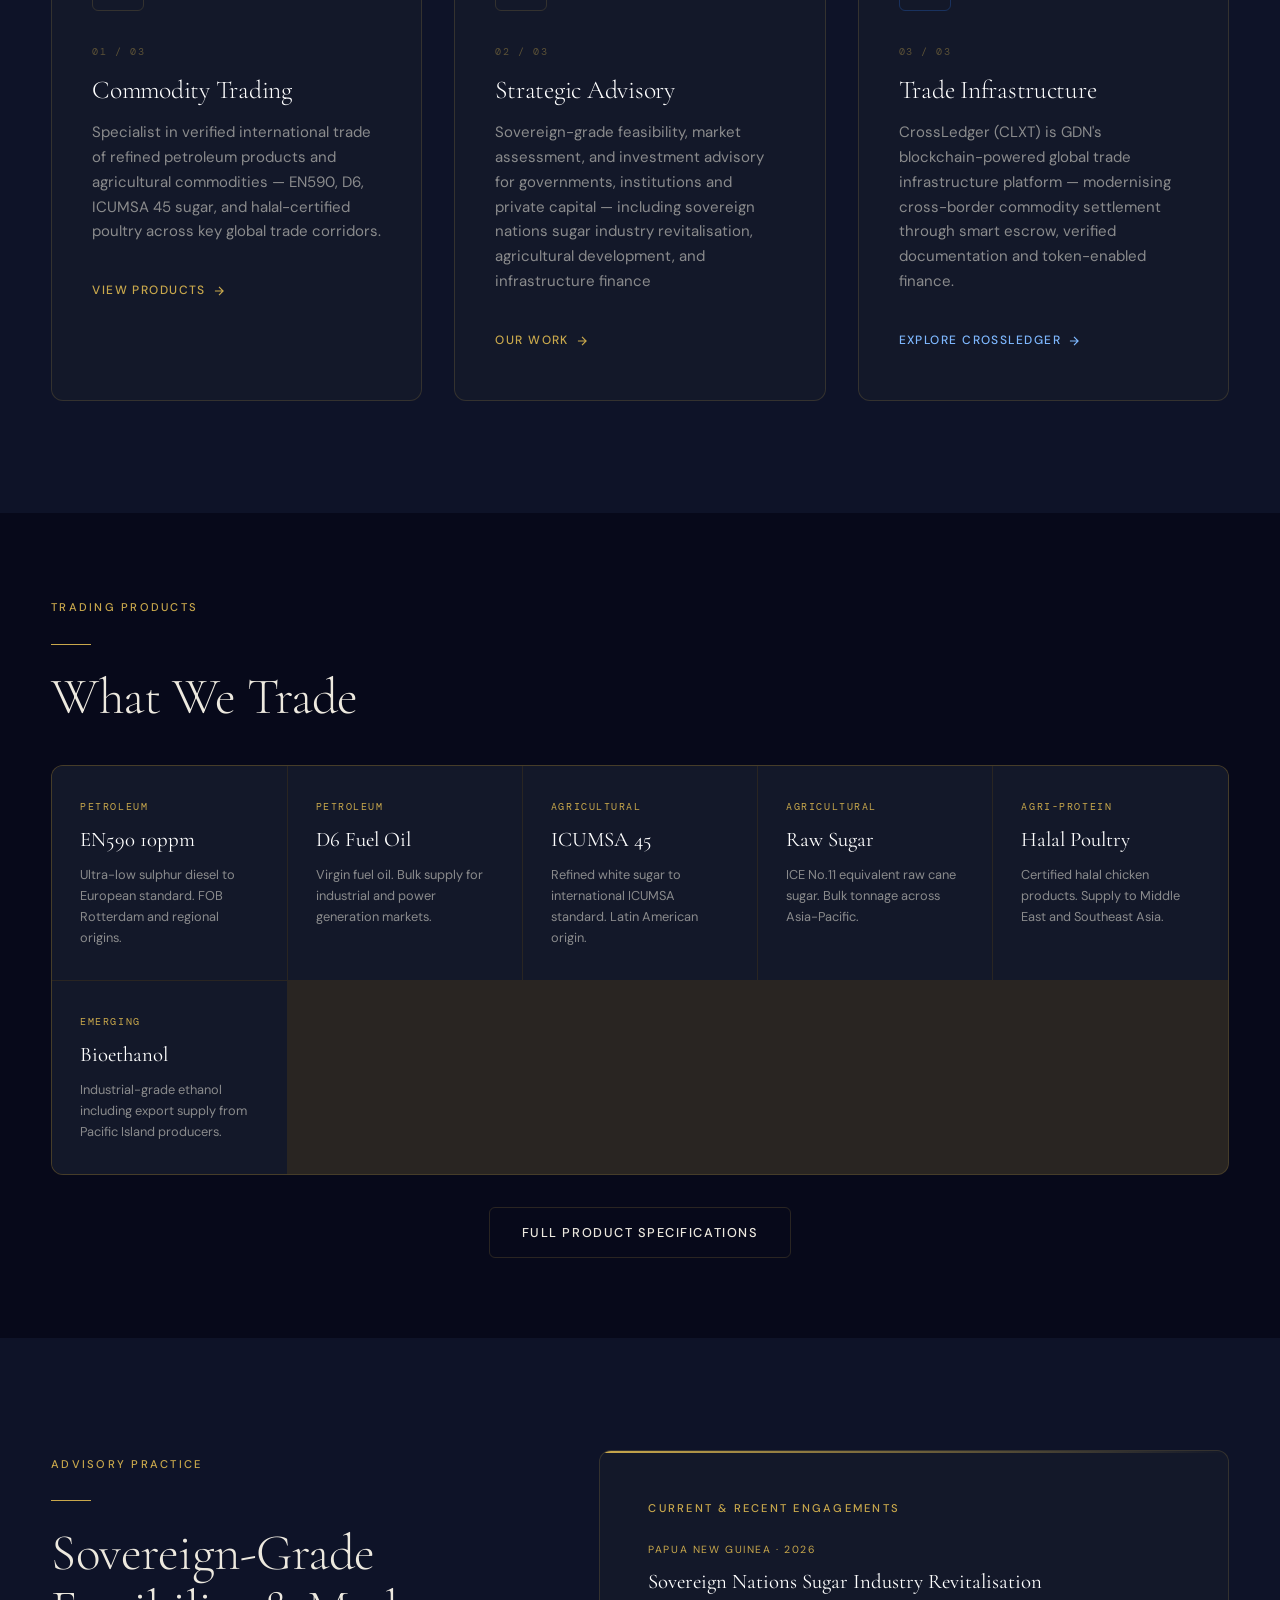
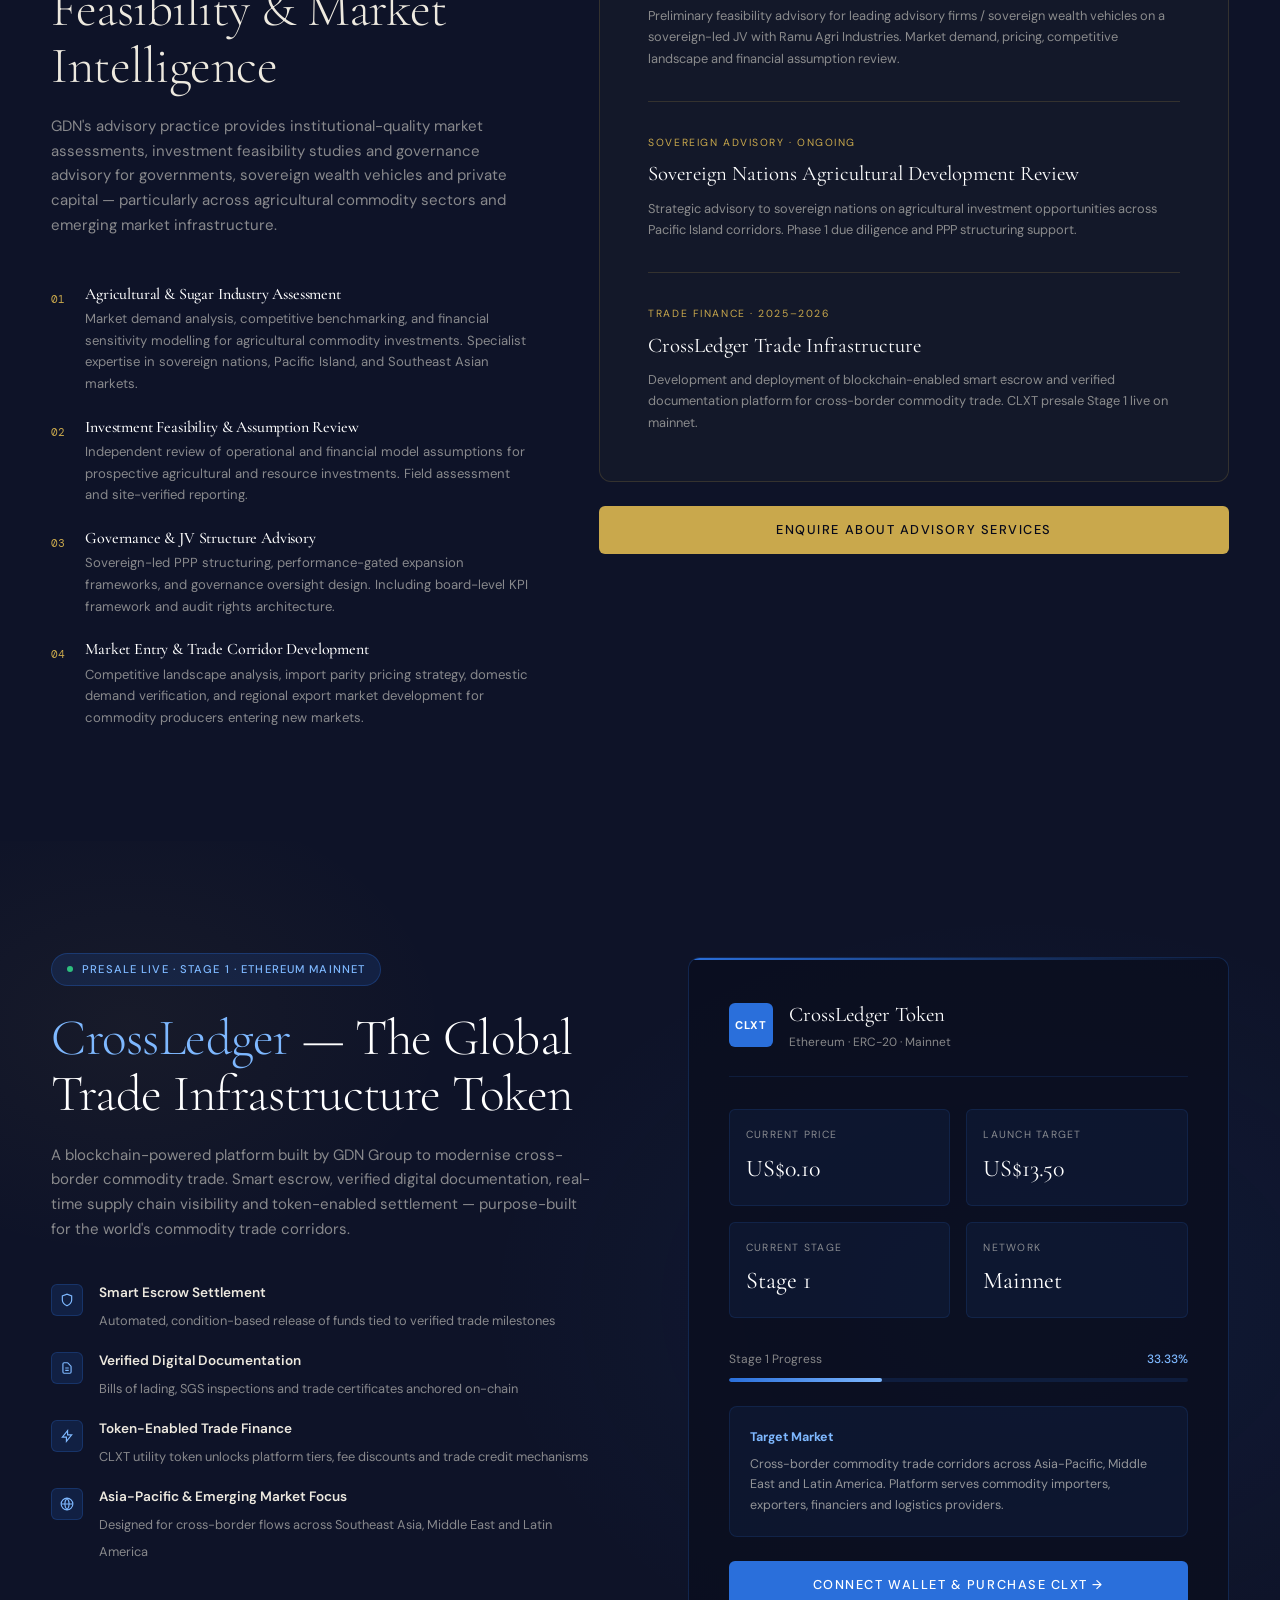
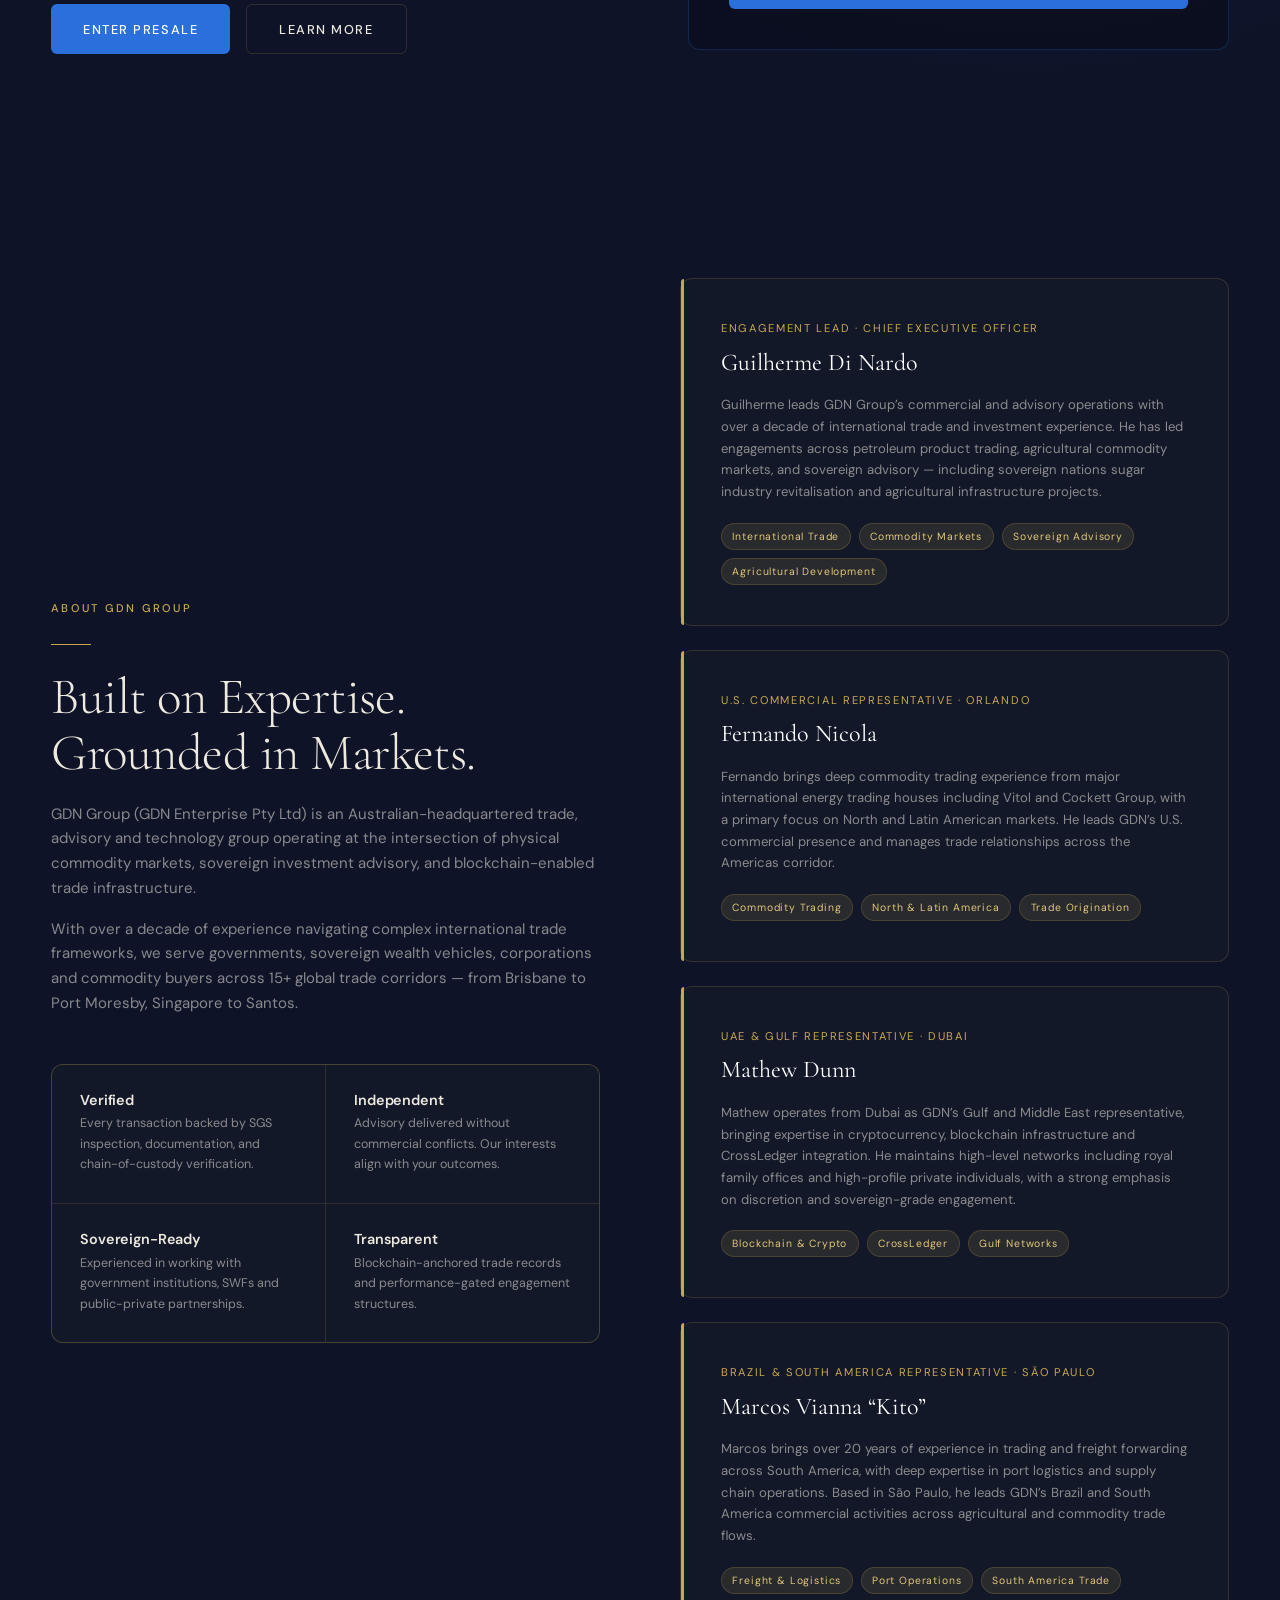
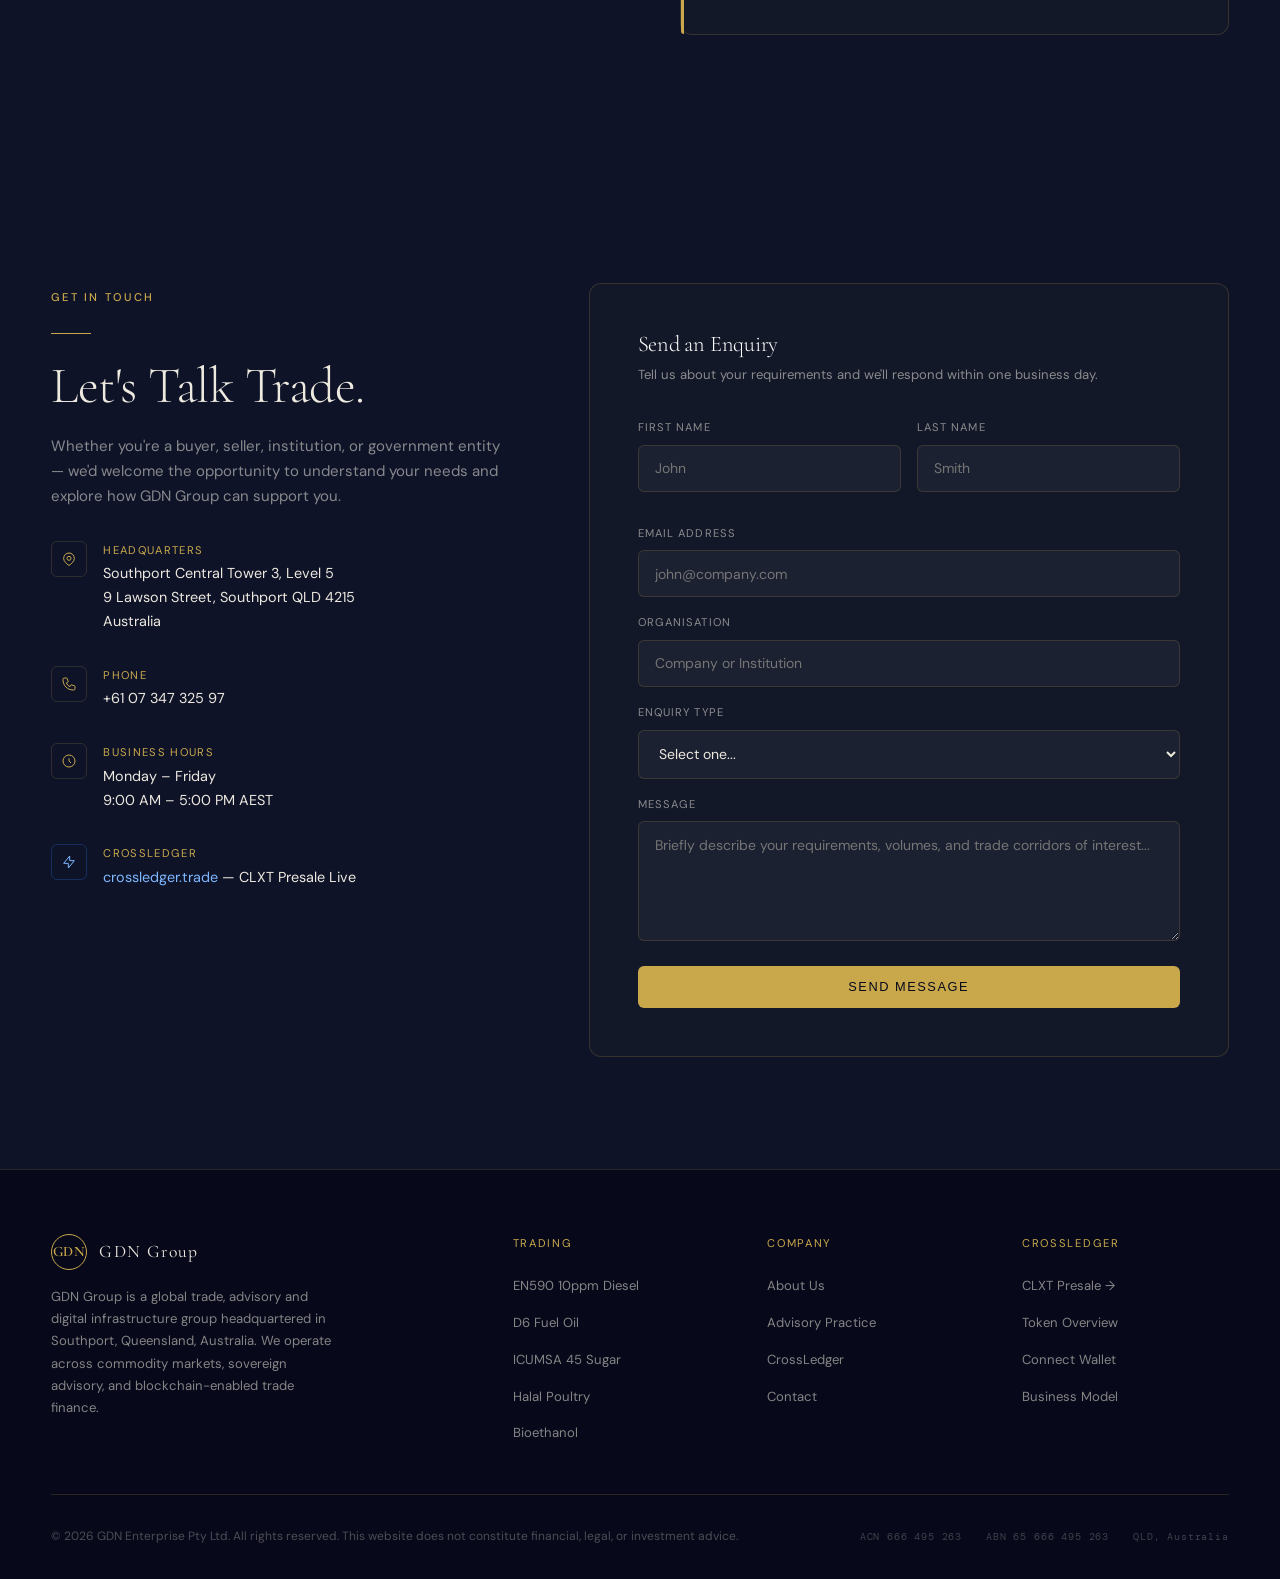
==== commit 6a3fce20: "Fix team section: add Guilherme, Fernando, Mathew, Marcos - remove Josh, KCH, PNG, Kumul" ====
--- a/index.html
+++ b/index.html
@@ -421,6 +421,23 @@
       </div>
 
       <div>
+        <div class="team-grid fade-up">
+
+      <div>
+        <div class="team-card fade-up">
+          <div class="team-role">Engagement Lead &middot; Chief Executive Officer</div>
+          <div class="team-name">Guilherme Di Nardo</div>
+          <p class="team-bio">Guilherme leads GDN Group&#8217;s commercial and advisory operations with over a decade of international trade and investment experience. He has led engagements across petroleum product trading, agricultural commodity markets, and sovereign advisory &#8212; including sovereign nations sugar industry revitalisation and agricultural infrastructure projects.</p>
+          <div class="team-credentials">
+            <span class="credential-tag">International Trade</span>
+            <span class="credential-tag">Commodity Markets</span>
+            <span class="credential-tag">Sovereign Advisory</span>
+            <span class="credential-tag">Agricultural Development</span>
+          </div>
+        </div>
+      </div>
+
+      <div>
         <div class="team-card fade-up fade-up-delay-1">
           <div class="team-role">U.S. Commercial Representative &middot; Orlando</div>
           <div class="team-name">Fernando Nicola</div>
@@ -458,7 +475,7 @@
           </div>
         </div>
       </div>
-    </div>
+
     </div>
   </div>
 </section>
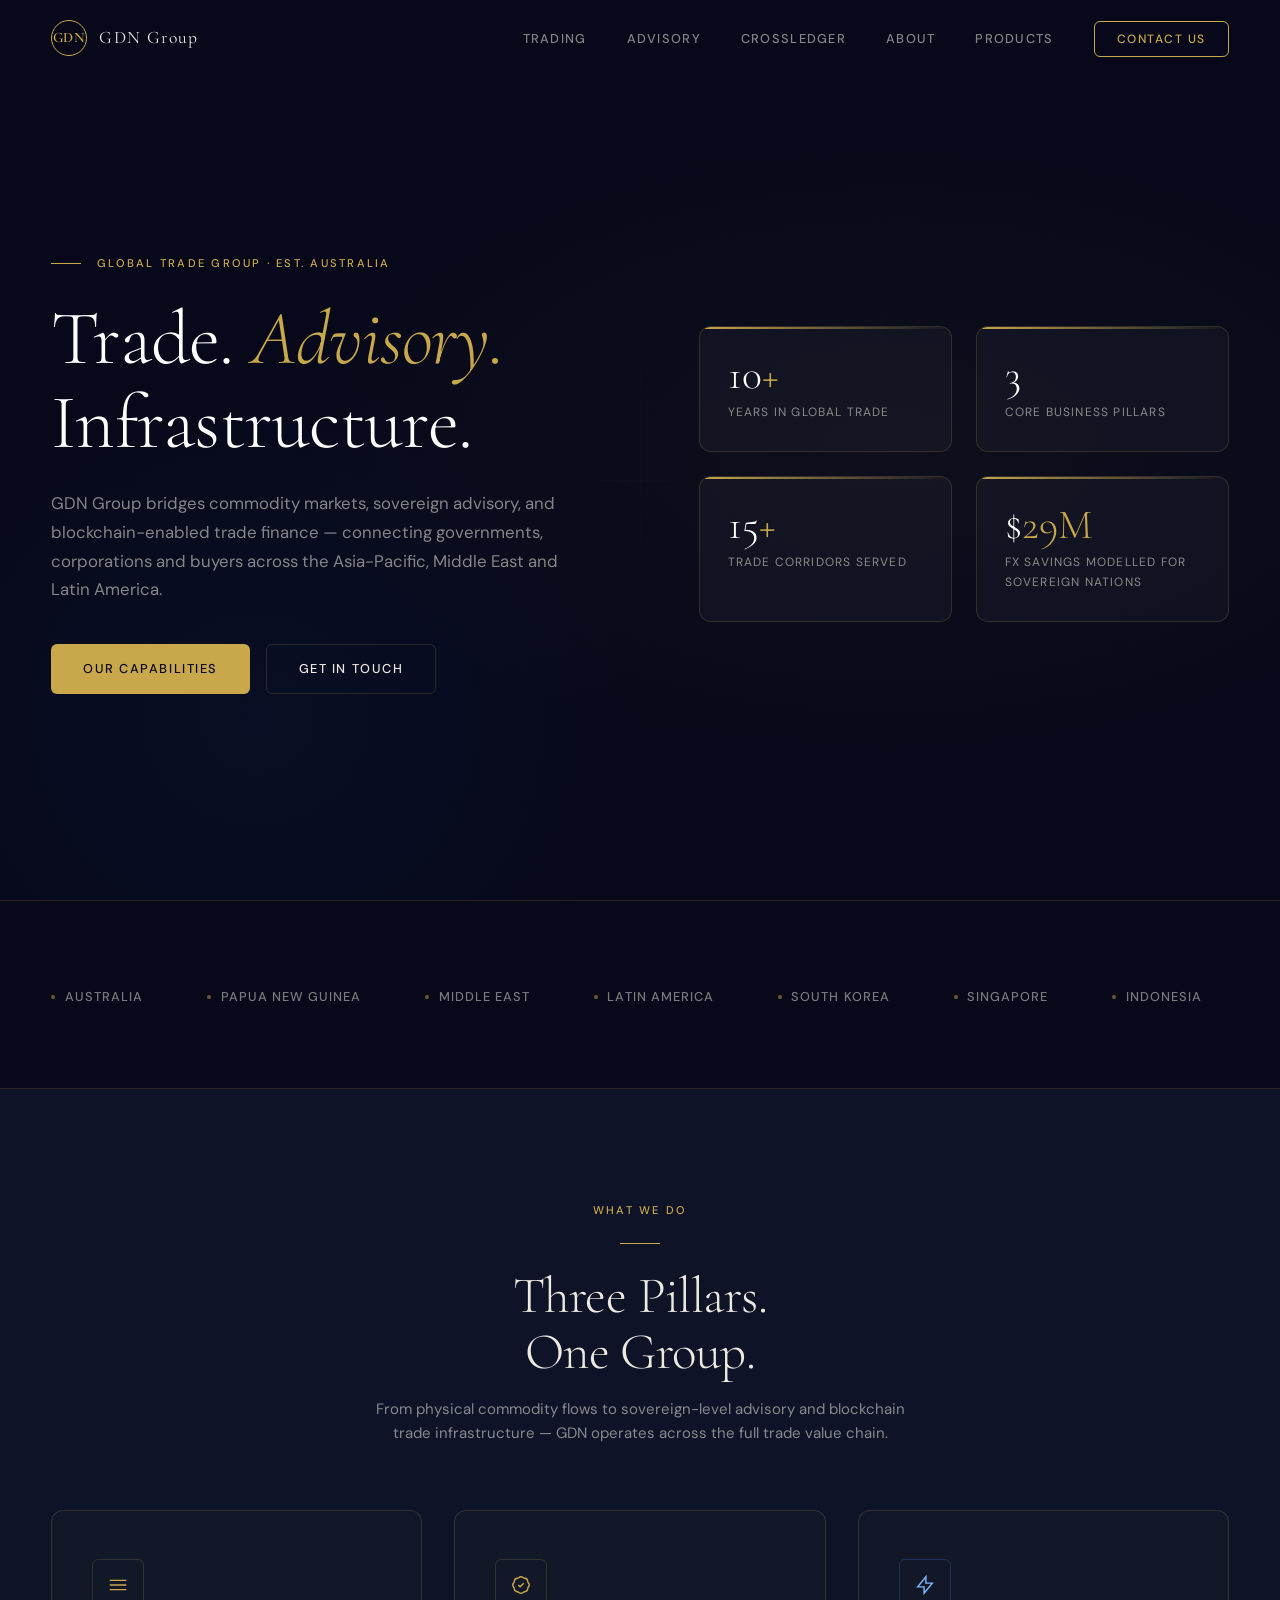
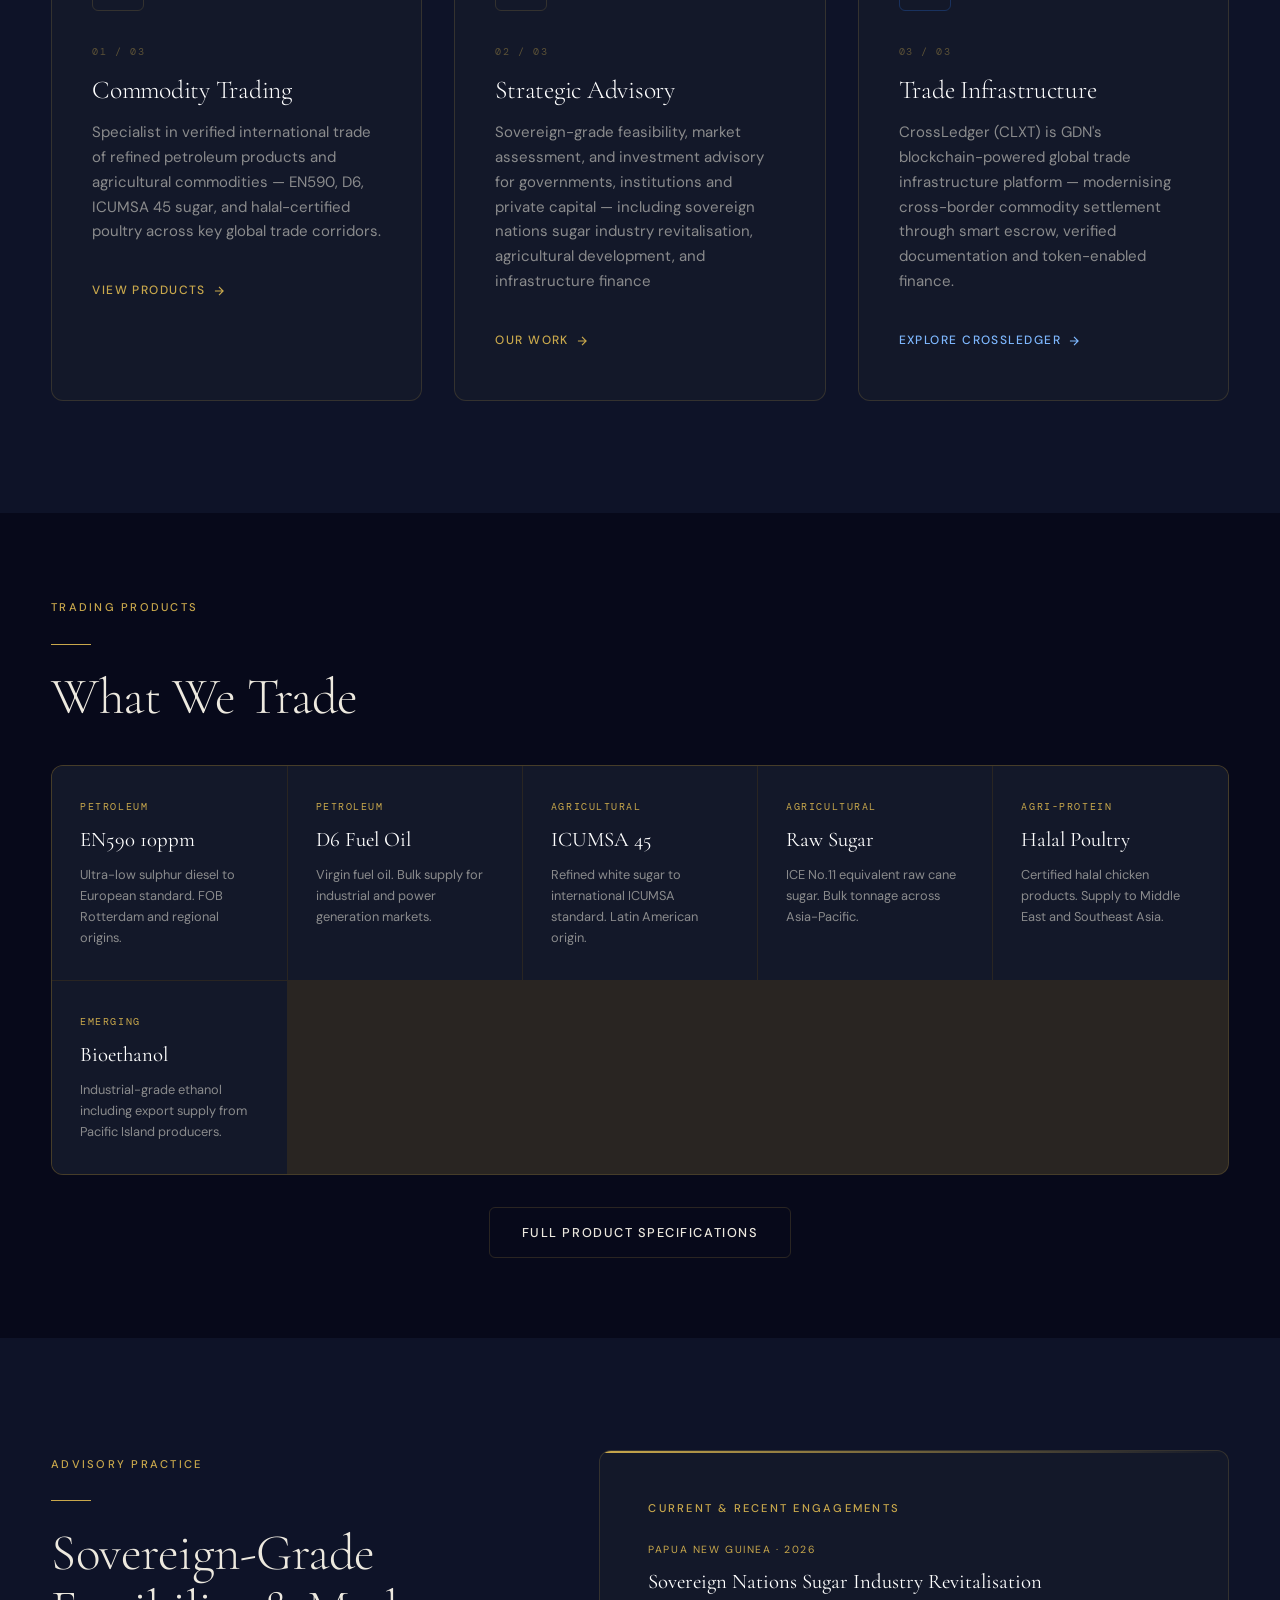
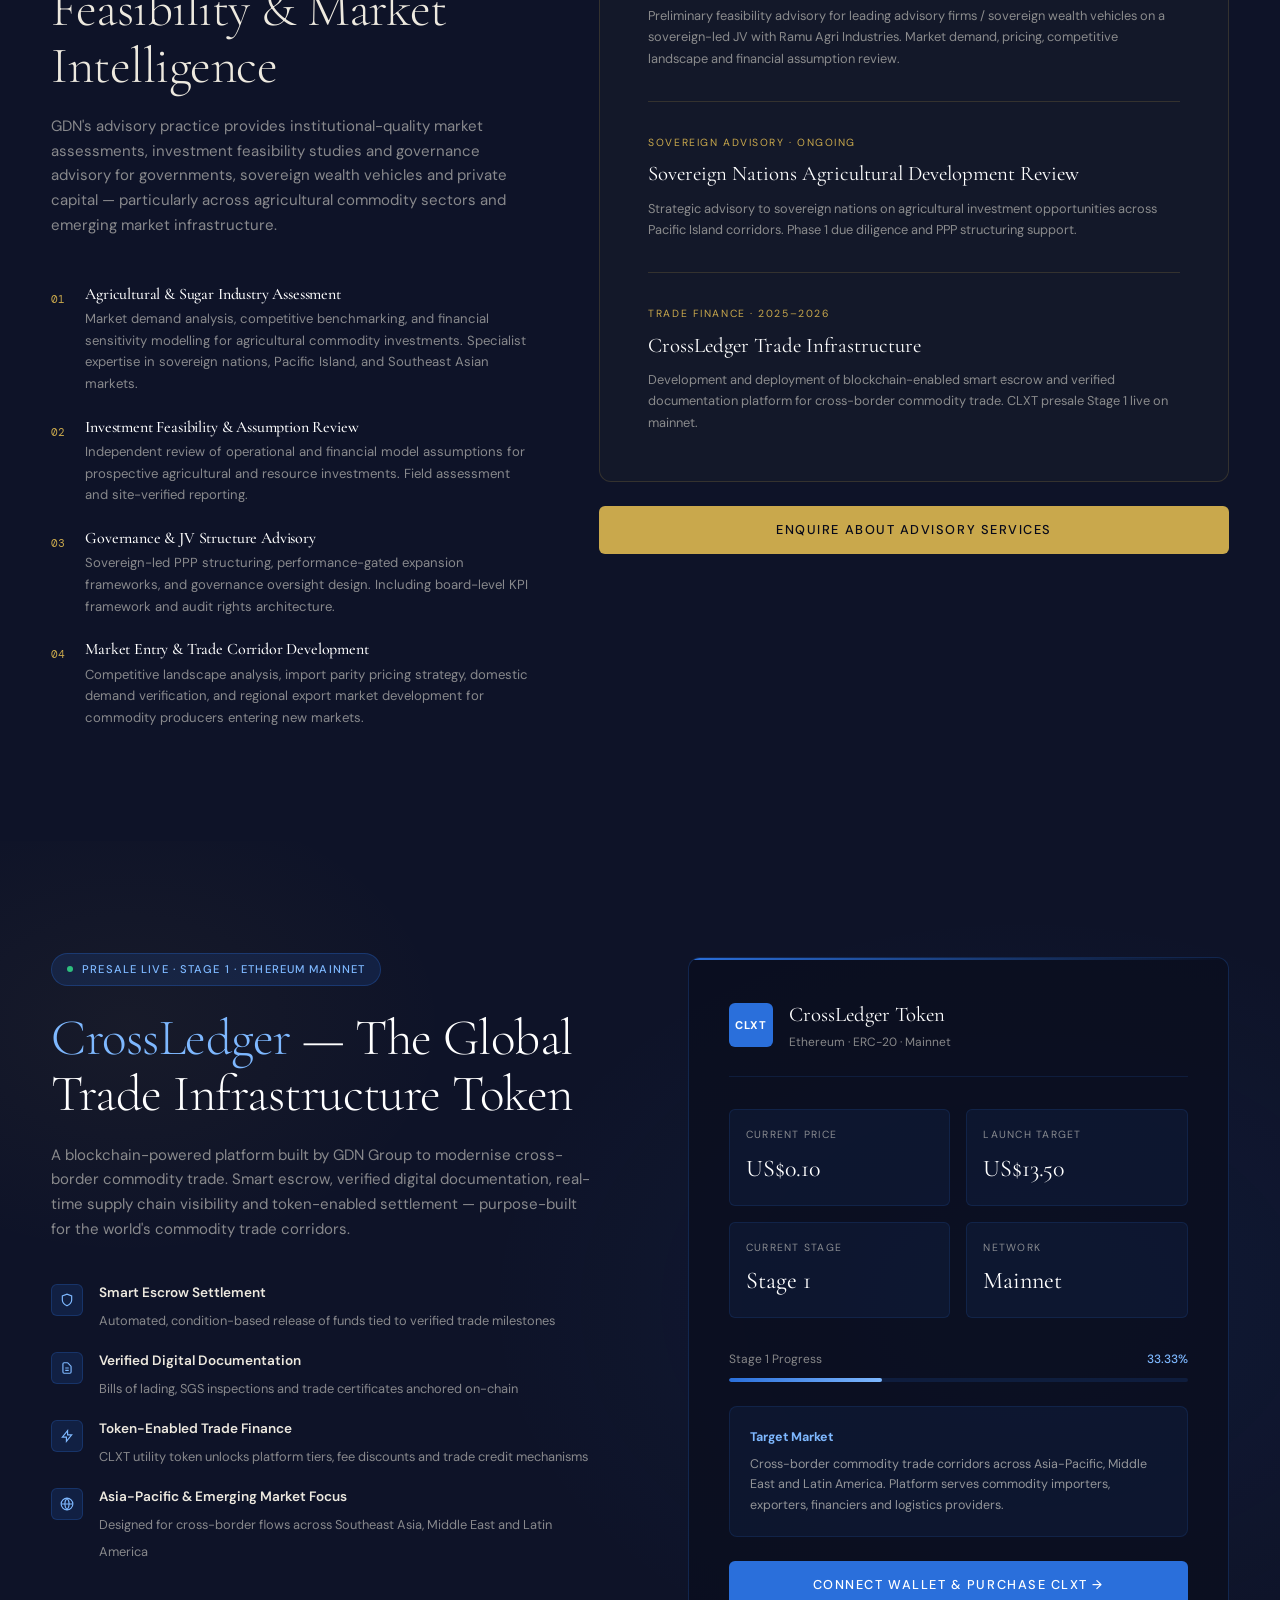
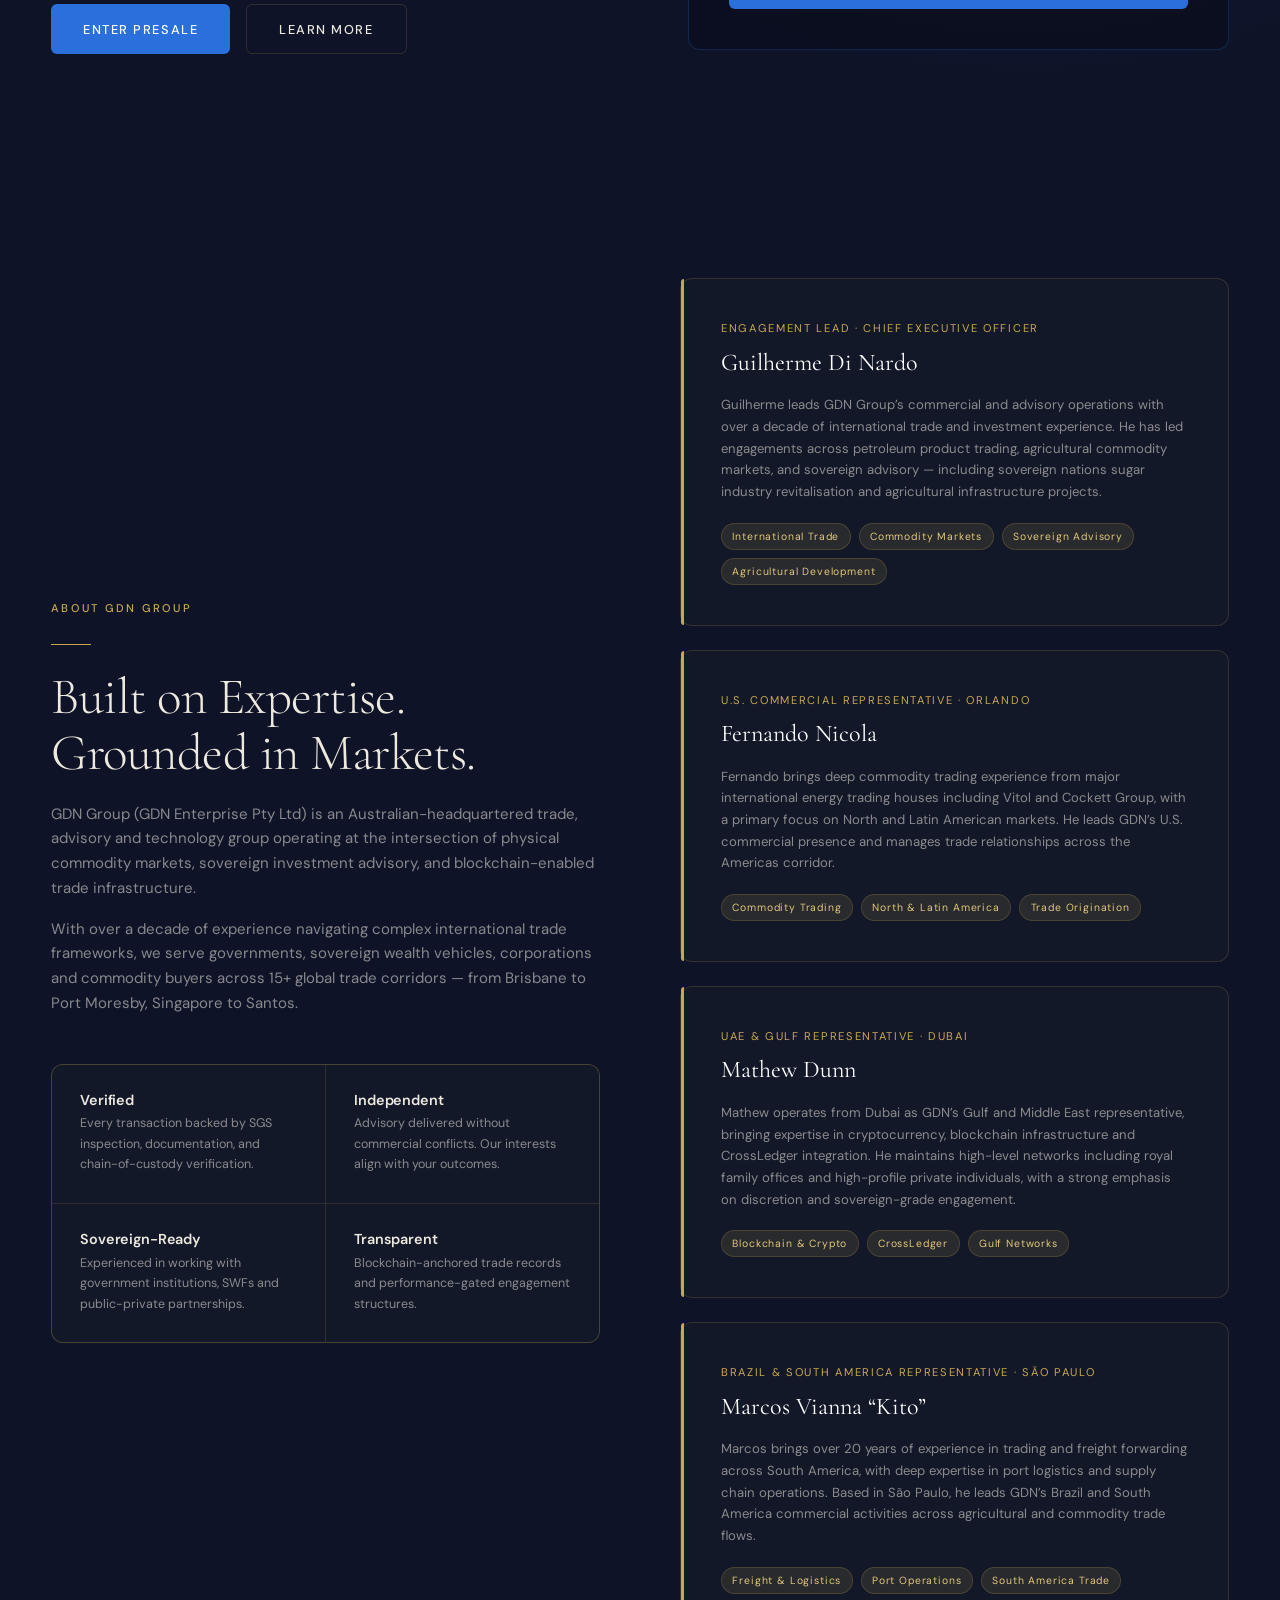
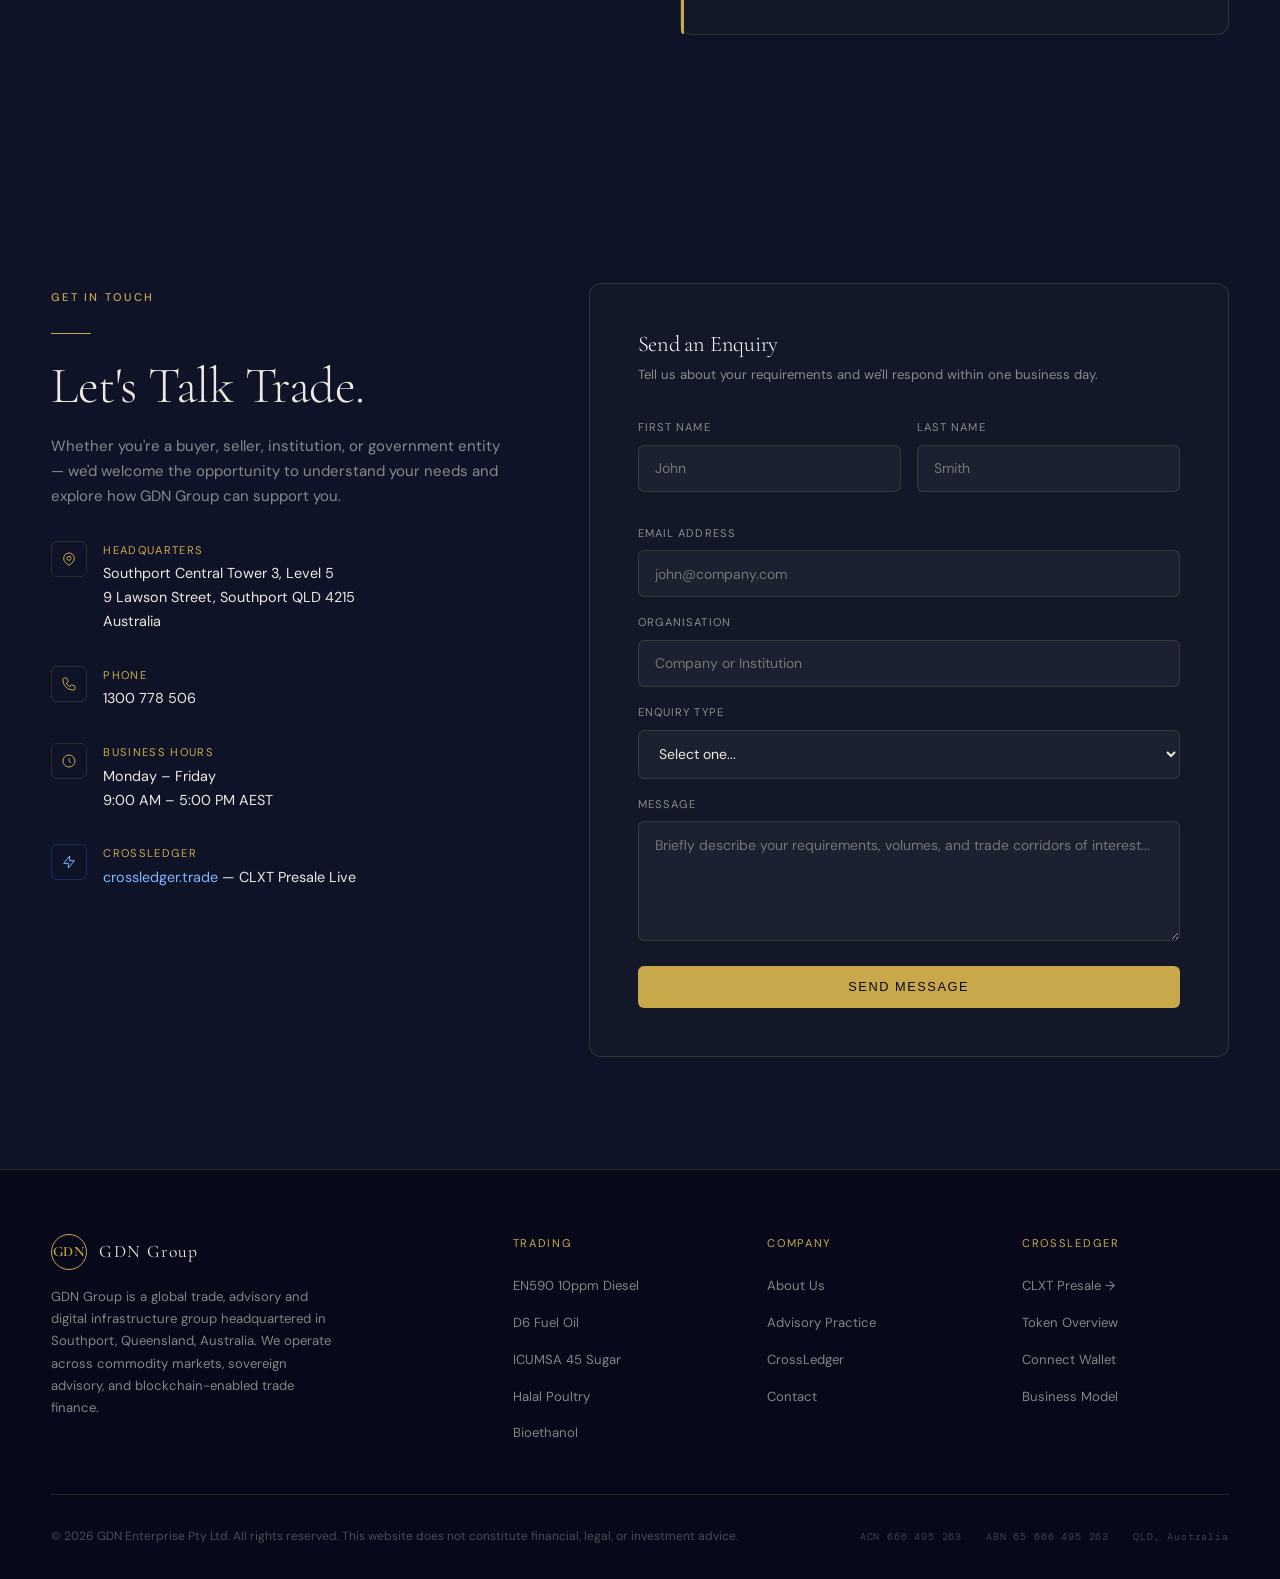
==== commit 88335527: "Update index.html" ====
--- a/index.html
+++ b/index.html
@@ -8,7 +8,7 @@
   <link rel="stylesheet" href="css/style.css" />
   <link rel="preconnect" href="https://fonts.googleapis.com" />
   <link rel="preconnect" href="https://fonts.gstatic.com" crossorigin />
-</head>
+</head
 <body>
 
 <!-- ═══════════════════════ NAV ═══════════════════════ -->
@@ -507,7 +507,7 @@
             </div>
             <div>
               <div class="contact-item-label">Phone</div>
-              <div class="contact-item-val">+61 07 347 325 97</div>
+              <div class="contact-item-val">1300 778 506</div>
             </div>
           </div>
           <div class="contact-item fade-up fade-up-delay-2">
